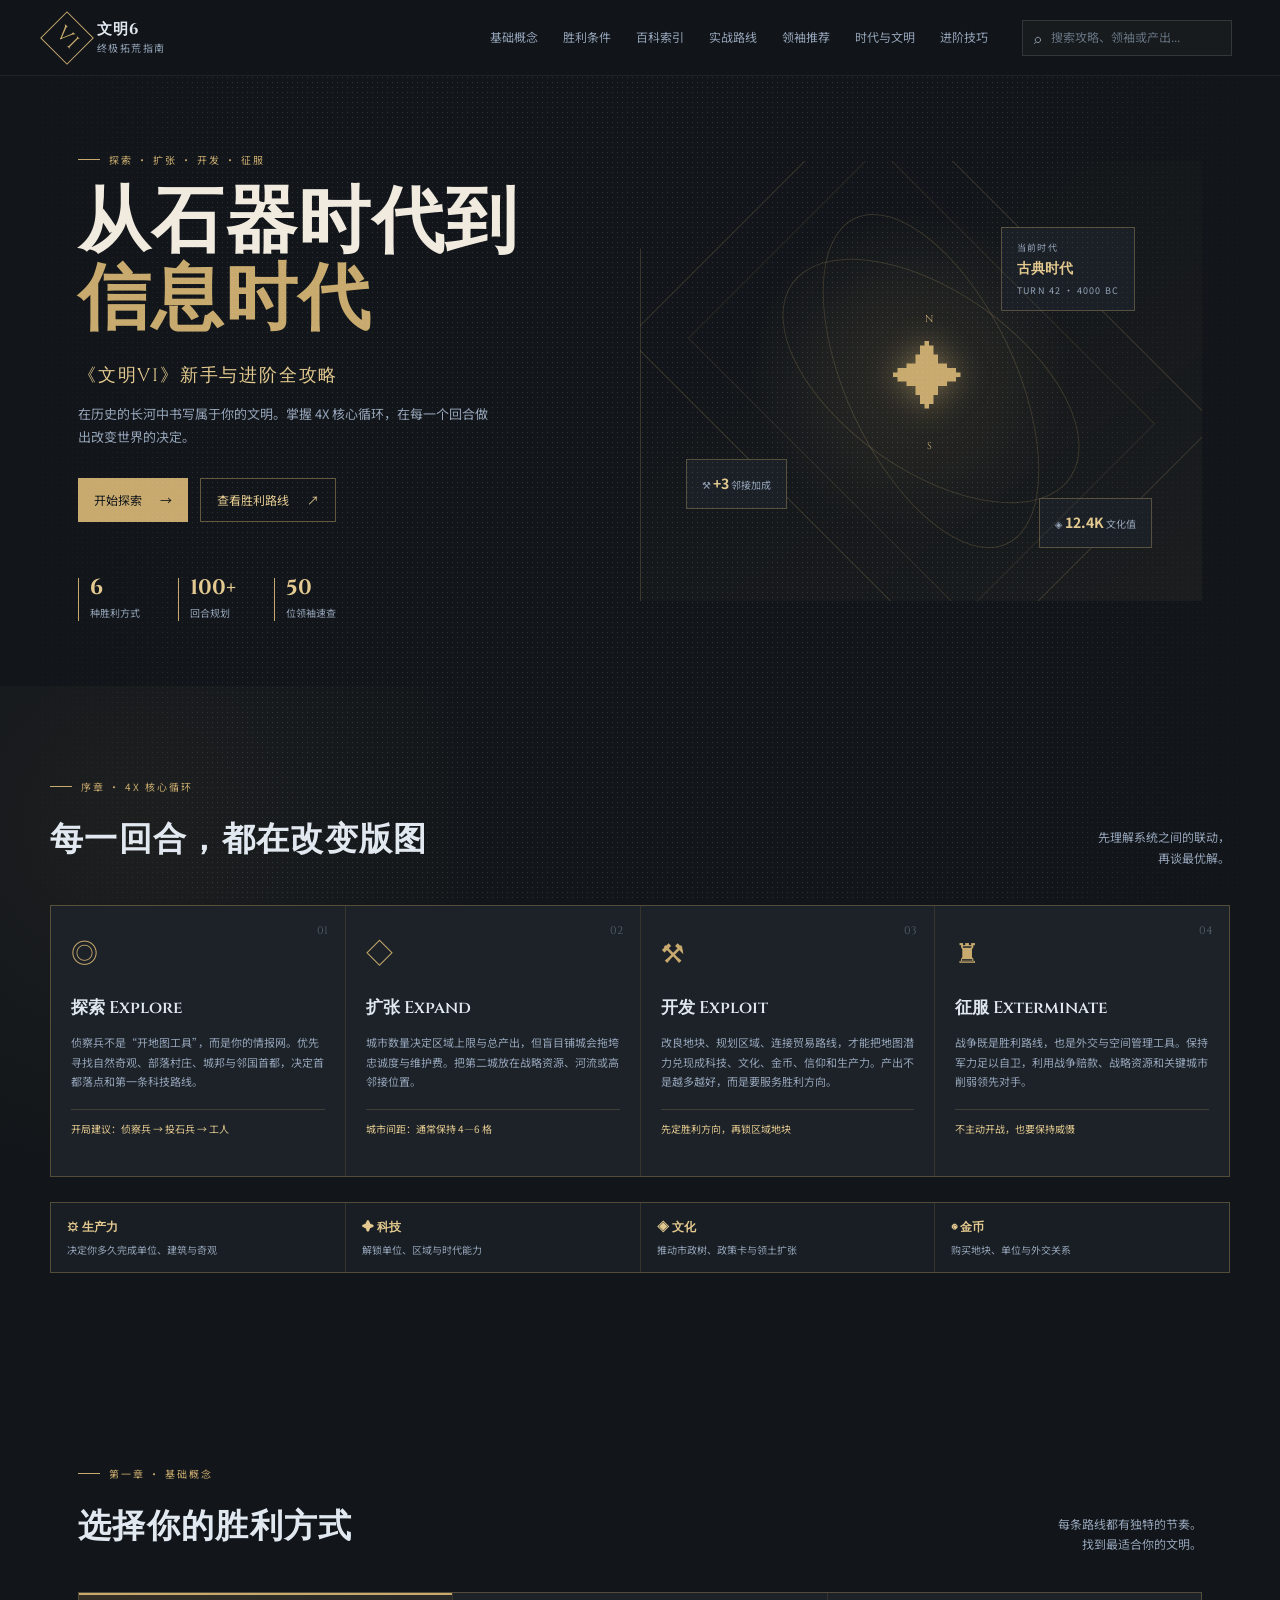
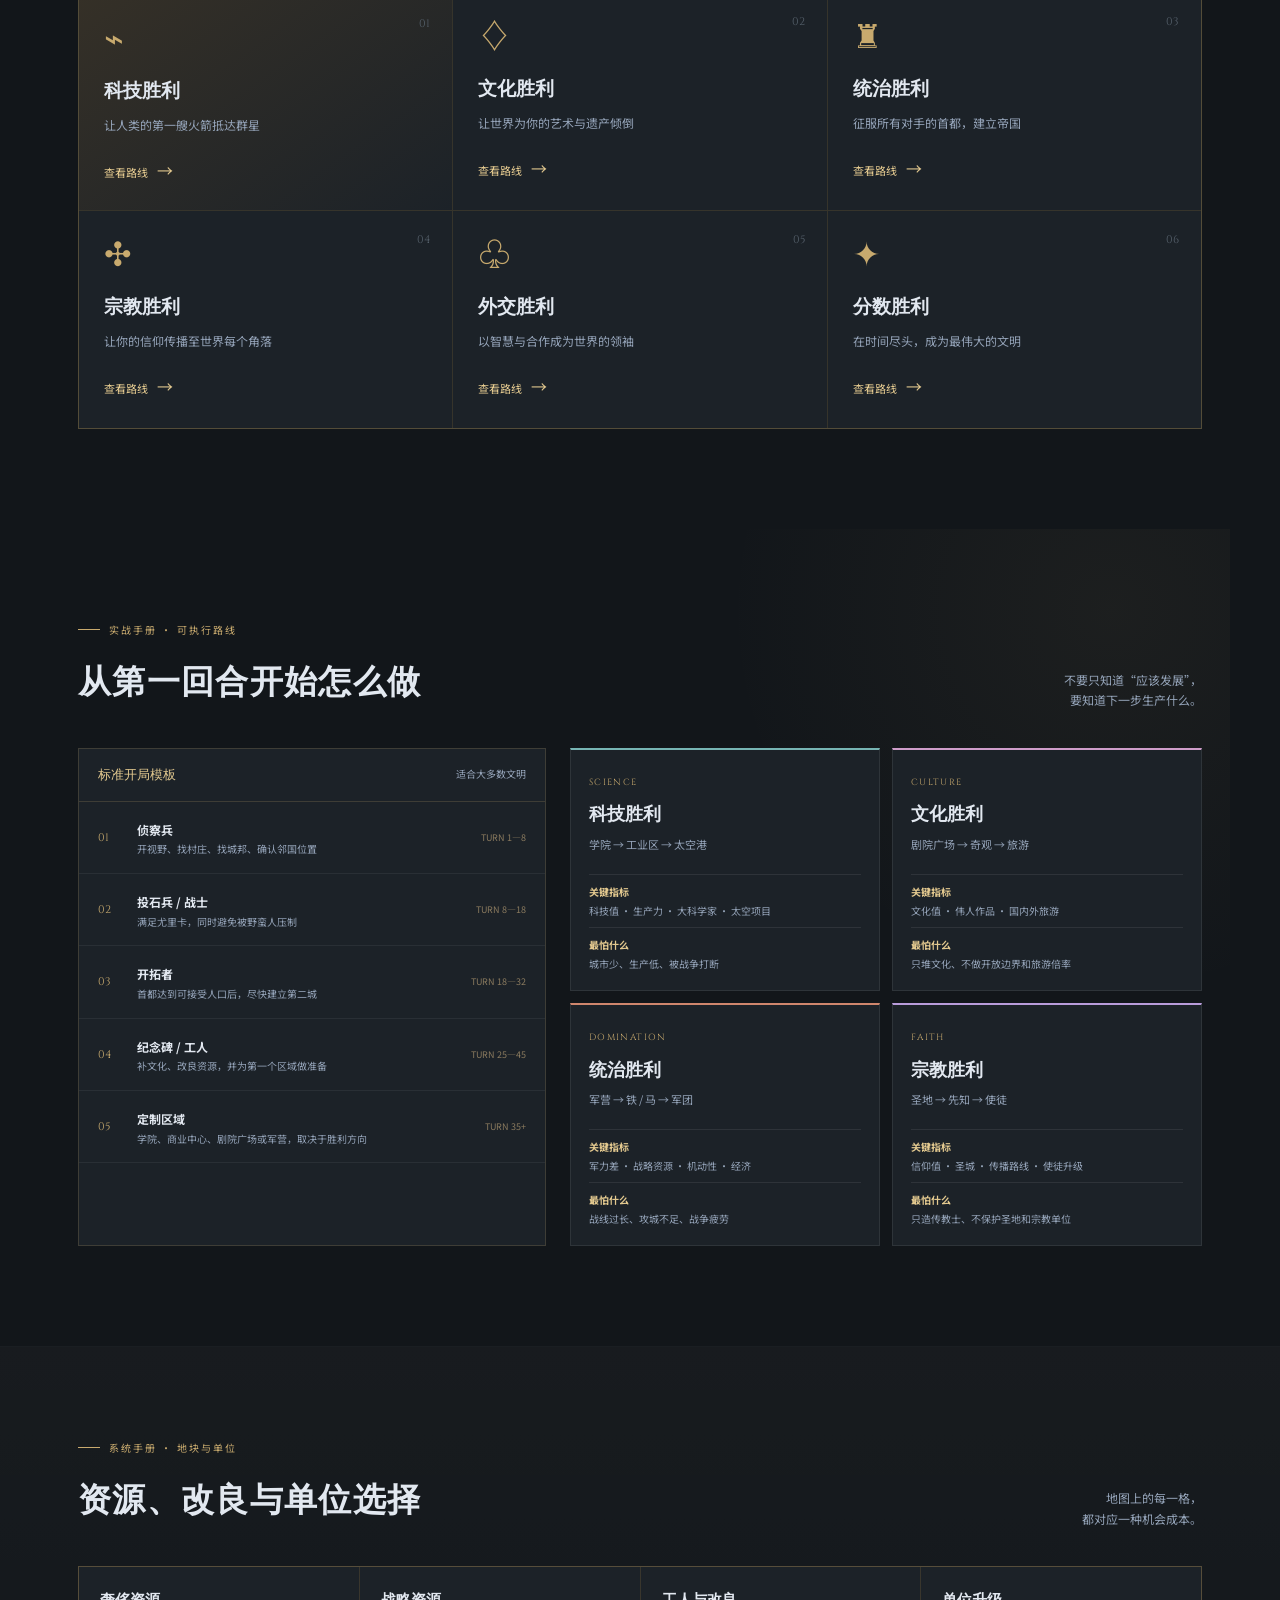
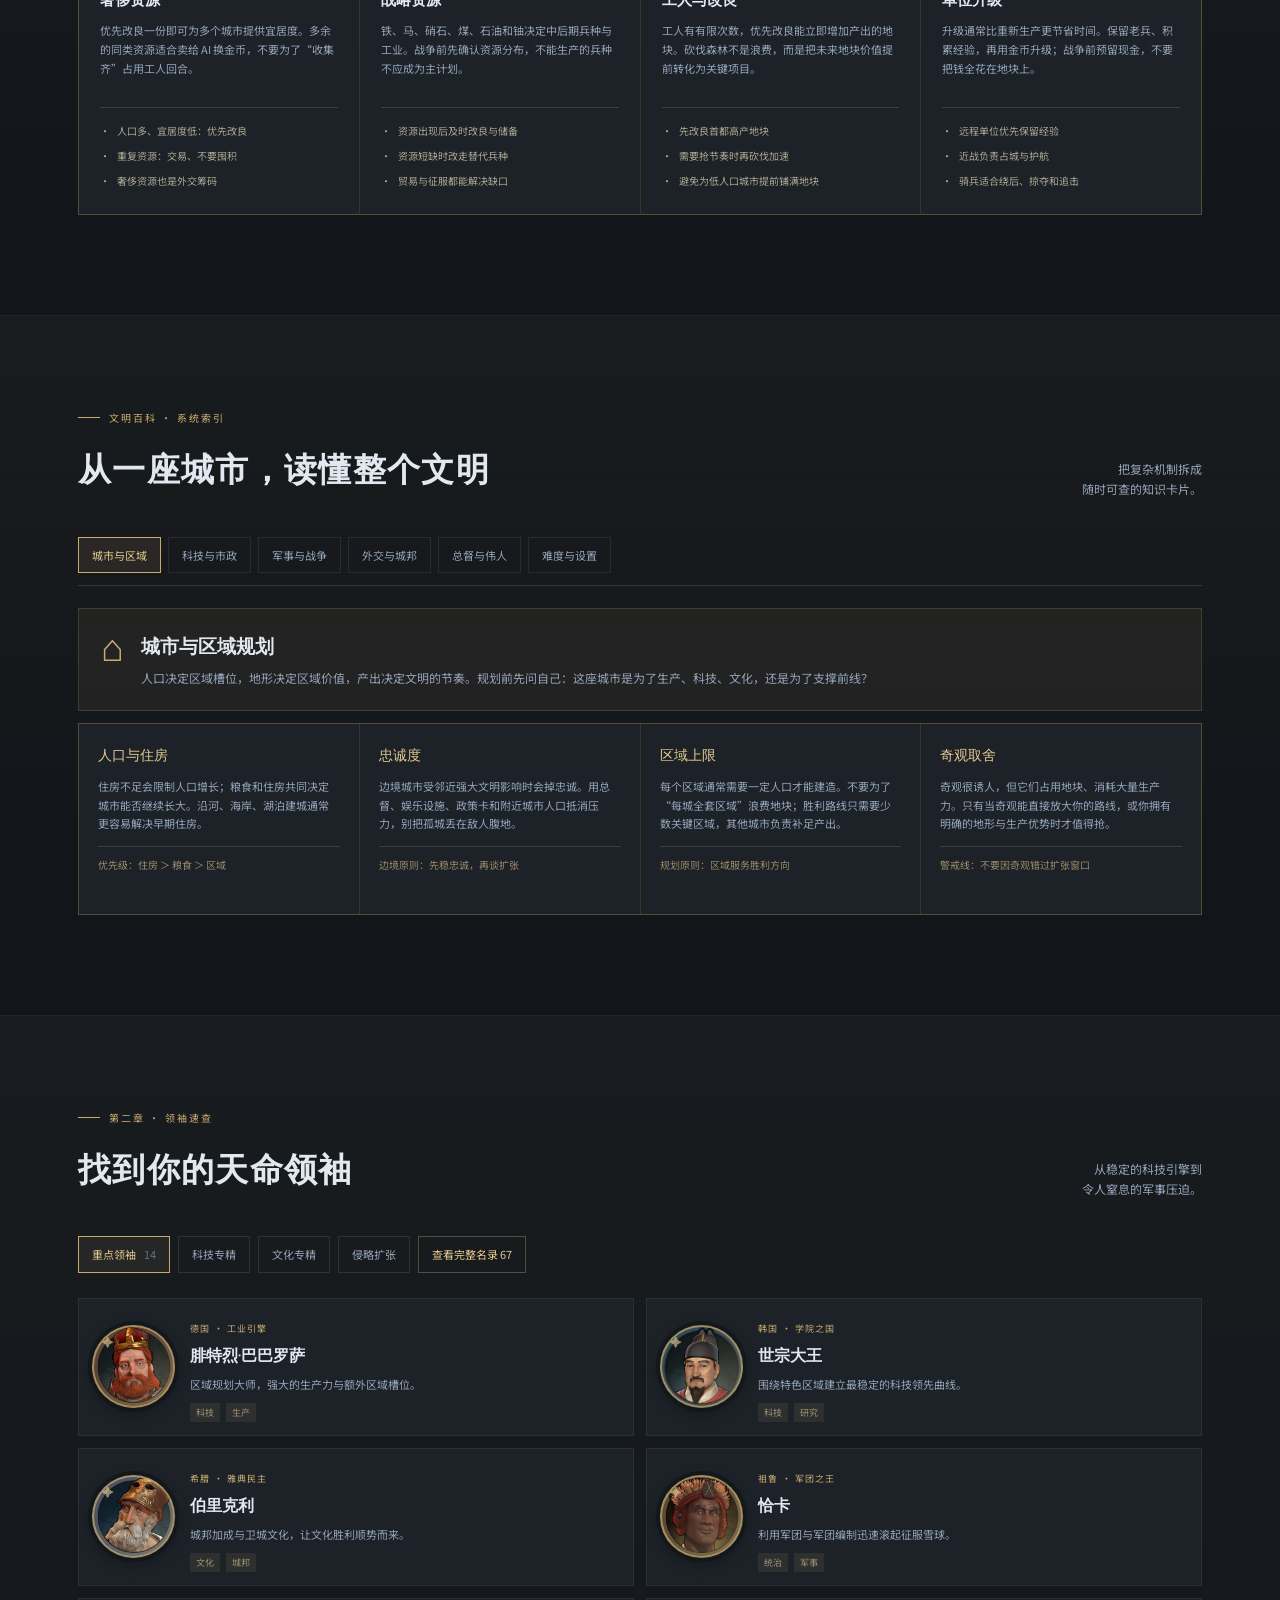
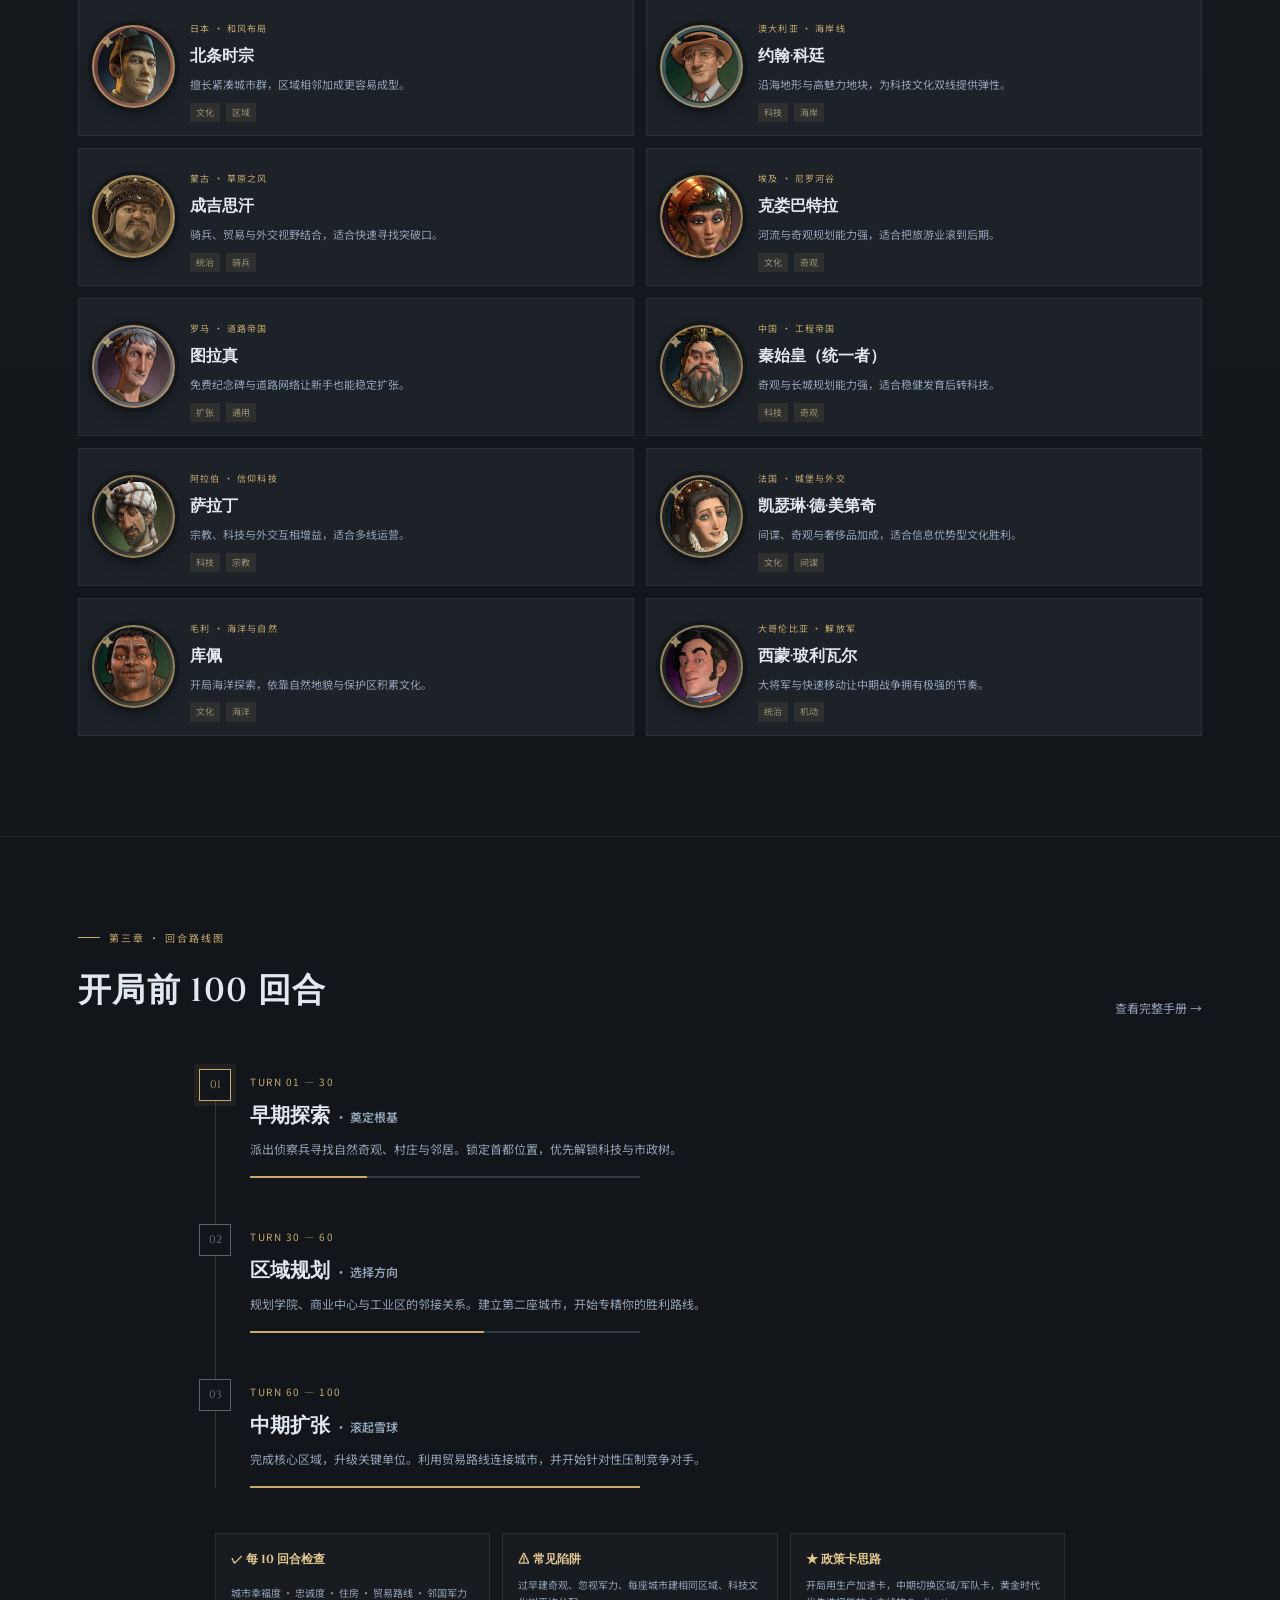
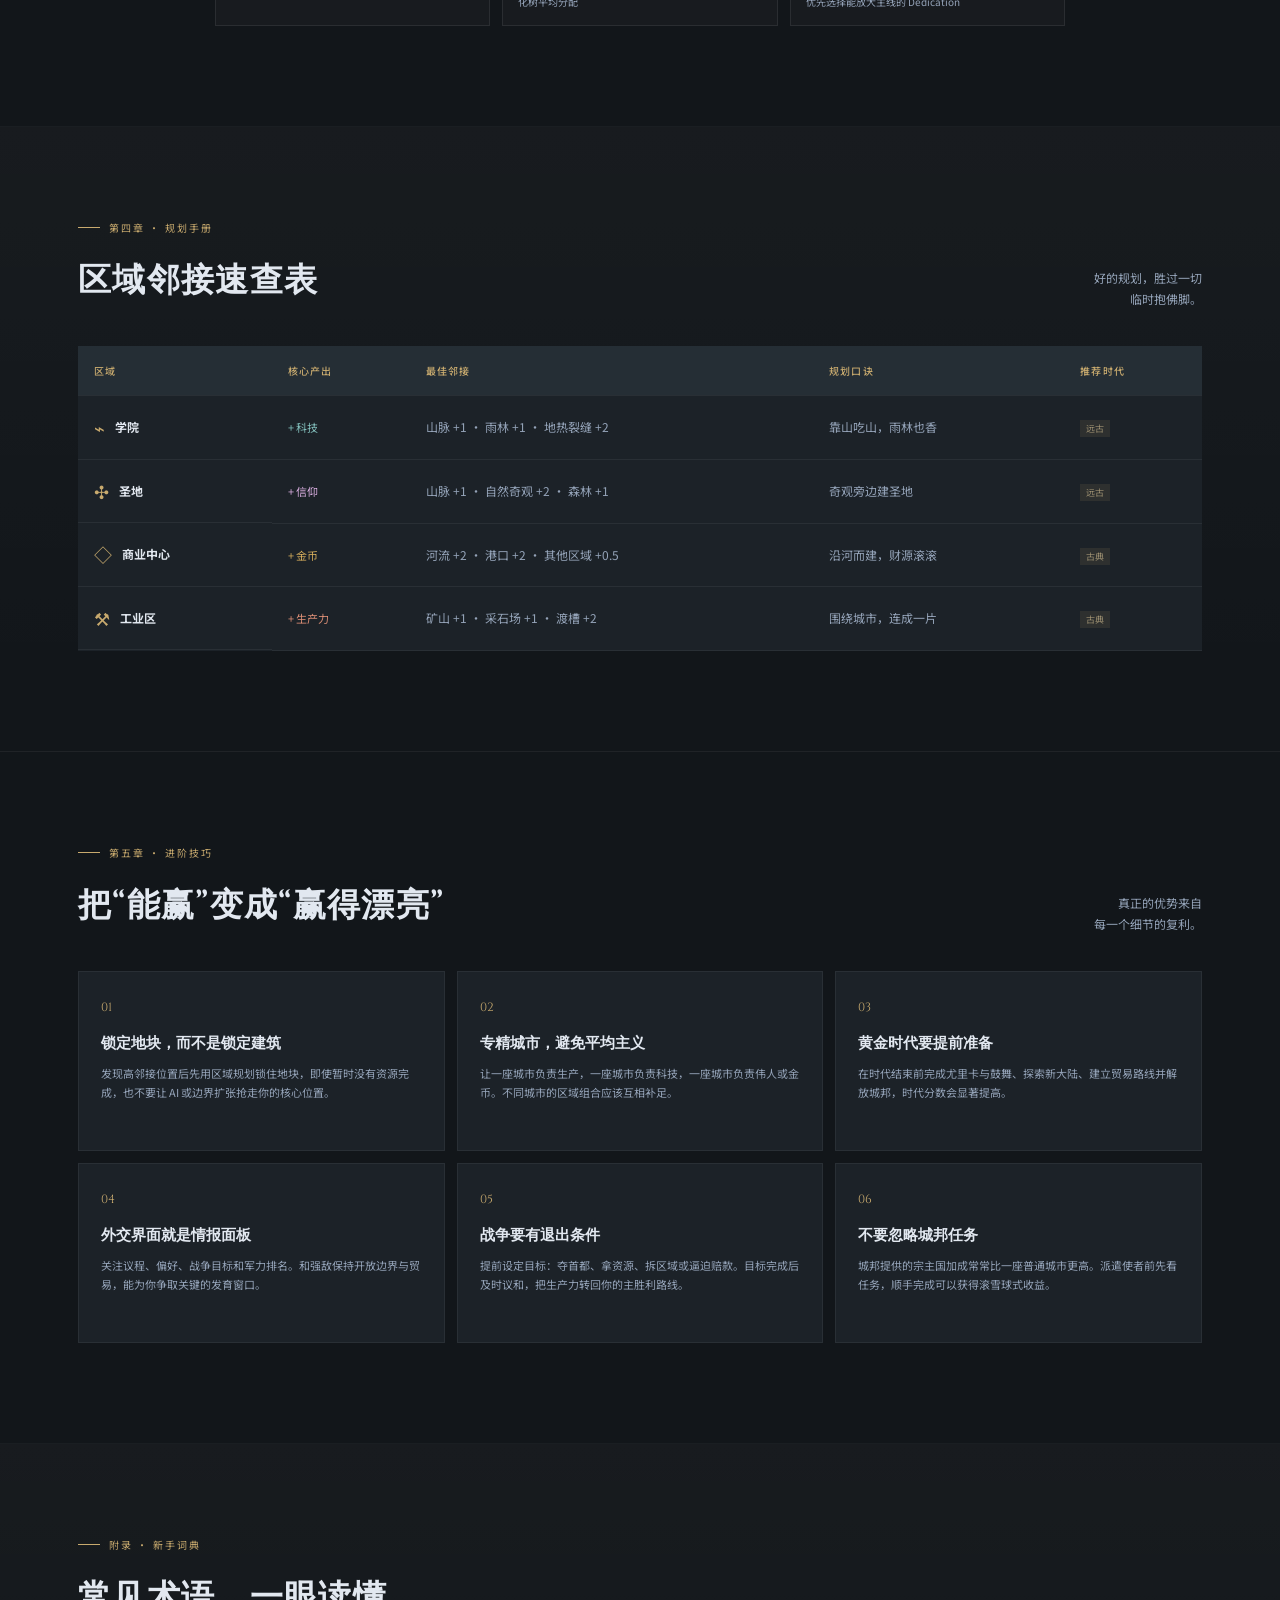
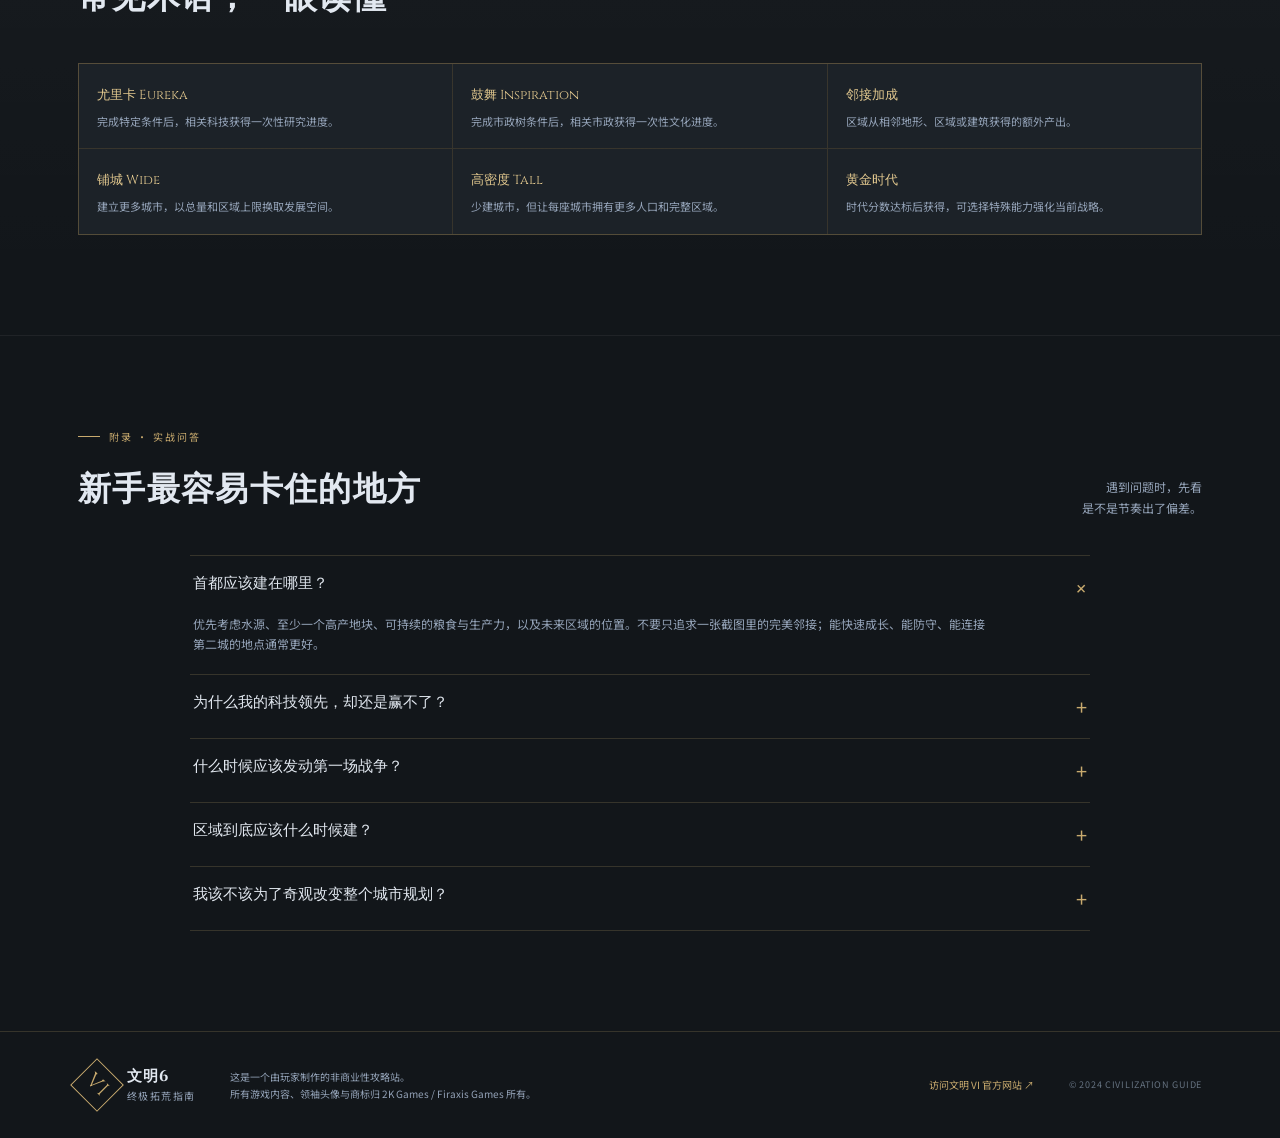
==== index.html @ daa0906a "Initial commit: add Civilization web project files" ====
<!doctype html>
<html lang="zh-CN">
  <head>
    <meta charset="UTF-8" />
    <meta name="viewport" content="width=device-width, initial-scale=1.0" />
    <meta name="description" content="文明6终极拓荒指南：从石器时代到信息时代的玩法、胜利路线与领袖百科。" />
    <title>文明6 · 终极拓荒指南</title>
    <link rel="preconnect" href="https://fonts.googleapis.com" />
    <link rel="preconnect" href="https://fonts.gstatic.com" crossorigin />
    <link href="https://fonts.googleapis.com/css2?family=Cinzel:wght@500;600;700&family=Noto+Sans+SC:wght@400;500;600;700&display=swap" rel="stylesheet" />
    <link rel="stylesheet" href="styles.css" />
  </head>
  <body>
    <div class="site-shell">
      <header class="site-header" id="top">
        <div class="nav-wrap">
          <a class="brand" href="#top" aria-label="返回顶部">
            <span class="brand-mark">VI</span>
            <span><b>文明6</b><small>终极拓荒指南</small></span>
          </a>
          <button class="menu-toggle" type="button" aria-label="打开导航" aria-expanded="false">☰</button>
          <nav class="main-nav" aria-label="主导航">
            <a href="#basics">基础概念</a>
            <a href="#victory">胜利条件</a>
            <a href="#encyclopedia">百科索引</a>
            <a href="#playbook">实战路线</a>
            <a href="#leaders">领袖推荐</a>
            <a href="#roadmap">时代与文明</a>
            <a href="#advanced">进阶技巧</a>
          </nav>
          <label class="search-box" aria-label="站内搜索">
            <span aria-hidden="true">⌕</span>
            <input id="site-search" type="search" placeholder="搜索攻略、领袖或产出..." />
          </label>
        </div>
      </header>

      <main>
        <section class="hero container" aria-labelledby="hero-title">
          <div class="hero-copy">
            <p class="eyebrow"><span></span> 探索 · 扩张 · 开发 · 征服</p>
            <h1 id="hero-title">从石器时代到<br /><em>信息时代</em></h1>
            <p class="hero-lede">《文明VI》新手与进阶全攻略</p>
            <p class="hero-text">在历史的长河中书写属于你的文明。掌握 4X 核心循环，在每一个回合做出改变世界的决定。</p>
            <div class="hero-actions">
              <a class="button button-primary" href="#victory">开始探索 <span>→</span></a>
              <a class="button button-ghost" href="#leaders">查看胜利路线 <span>↗</span></a>
            </div>
            <div class="hero-stats" aria-label="指南概览">
              <div><strong>6</strong><span>种胜利方式</span></div>
              <div><strong>100+</strong><span>回合规划</span></div>
              <div><strong>50</strong><span>位领袖速查</span></div>
            </div>
          </div>
          <div class="hero-art" aria-label="文明时代视觉装饰">
            <div class="orbital orbital-one"></div><div class="orbital orbital-two"></div>
            <div class="compass"><span>N</span><i>✦</i><span>S</span></div>
            <div class="era-card"><span>当前时代</span><b>古典时代</b><small>TURN 42 · 4000 BC</small></div>
            <div class="stat-pill pill-one">⚒ <b>+3</b> 邻接加成</div>
            <div class="stat-pill pill-two">◈ <b>12.4K</b> 文化值</div>
          </div>
        </section>

        <section class="section basics-section" id="basics" aria-labelledby="basics-title">
          <div class="section-heading"><div><p class="eyebrow"><span></span> 序章 · 4X 核心循环</p><h2 id="basics-title">每一回合，都在改变版图</h2></div><p>先理解系统之间的联动，<br />再谈最优解。</p></div>
          <div class="basics-grid">
            <article class="basic-card"><span class="basic-no">01</span><div class="basic-icon">◎</div><h3>探索 Explore</h3><p>侦察兵不是“开地图工具”，而是你的情报网。优先寻找自然奇观、部落村庄、城邦与邻国首都，决定首都落点和第一条科技路线。</p><div class="tip-line">开局建议：侦察兵 → 投石兵 → 工人</div></article>
            <article class="basic-card"><span class="basic-no">02</span><div class="basic-icon">◇</div><h3>扩张 Expand</h3><p>城市数量决定区域上限与总产出，但盲目铺城会拖垮忠诚度与维护费。把第二城放在战略资源、河流或高邻接位置。</p><div class="tip-line">城市间距：通常保持 4—6 格</div></article>
            <article class="basic-card"><span class="basic-no">03</span><div class="basic-icon">⚒</div><h3>开发 Exploit</h3><p>改良地块、规划区域、连接贸易路线，才能把地图潜力兑现成科技、文化、金币、信仰和生产力。产出不是越多越好，而是要服务胜利方向。</p><div class="tip-line">先定胜利方向，再锁区域地块</div></article>
            <article class="basic-card"><span class="basic-no">04</span><div class="basic-icon">♜</div><h3>征服 Exterminate</h3><p>战争既是胜利路线，也是外交与空间管理工具。保持军力足以自卫，利用战争赔款、战略资源和关键城市削弱领先对手。</p><div class="tip-line">不主动开战，也要保持威慑</div></article>
          </div>
          <div class="resource-strip"><div><b>⚙ 生产力</b><span>决定你多久完成单位、建筑与奇观</span></div><div><b>✦ 科技</b><span>解锁单位、区域与时代能力</span></div><div><b>◈ 文化</b><span>推动市政树、政策卡与领土扩张</span></div><div><b>◉ 金币</b><span>购买地块、单位与外交关系</span></div></div>
        </section>

        <section class="section container" id="victory" aria-labelledby="victory-title">
          <div class="section-heading"><div><p class="eyebrow"><span></span> 第一章 · 基础概念</p><h2 id="victory-title">选择你的胜利方式</h2></div><p>每条路线都有独特的节奏。<br />找到最适合你的文明。</p></div>
          <div class="victory-grid">
            <article class="victory-card featured" data-victory="science" tabindex="0"><span class="card-number">01</span><div class="card-icon">⌁</div><h3>科技胜利</h3><p>让人类的第一艘火箭抵达群星</p><button class="text-button" type="button">查看路线 <span>→</span></button></article>
            <article class="victory-card" data-victory="culture" tabindex="0"><span class="card-number">02</span><div class="card-icon">♢</div><h3>文化胜利</h3><p>让世界为你的艺术与遗产倾倒</p><button class="text-button" type="button">查看路线 <span>→</span></button></article>
            <article class="victory-card" data-victory="domination" tabindex="0"><span class="card-number">03</span><div class="card-icon">♜</div><h3>统治胜利</h3><p>征服所有对手的首都，建立帝国</p><button class="text-button" type="button">查看路线 <span>→</span></button></article>
            <article class="victory-card" data-victory="religion" tabindex="0"><span class="card-number">04</span><div class="card-icon">✣</div><h3>宗教胜利</h3><p>让你的信仰传播至世界每个角落</p><button class="text-button" type="button">查看路线 <span>→</span></button></article>
            <article class="victory-card" data-victory="diplomatic" tabindex="0"><span class="card-number">05</span><div class="card-icon">♧</div><h3>外交胜利</h3><p>以智慧与合作成为世界的领袖</p><button class="text-button" type="button">查看路线 <span>→</span></button></article>
            <article class="victory-card" data-victory="score" tabindex="0"><span class="card-number">06</span><div class="card-icon">✦</div><h3>分数胜利</h3><p>在时间尽头，成为最伟大的文明</p><button class="text-button" type="button">查看路线 <span>→</span></button></article>
          </div>
        </section>

        <section class="section container playbook-section" id="playbook" aria-labelledby="playbook-title">
          <div class="section-heading"><div><p class="eyebrow"><span></span> 实战手册 · 可执行路线</p><h2 id="playbook-title">从第一回合开始怎么做</h2></div><p>不要只知道“应该发展”，<br />要知道下一步生产什么。</p></div>
          <div class="playbook-layout">
            <div class="build-order"><div class="build-order-head"><span>标准开局模板</span><b>适合大多数文明</b></div><ol><li><span>01</span><div><b>侦察兵</b><small>开视野、找村庄、找城邦、确认邻国位置</small></div><em>TURN 1—8</em></li><li><span>02</span><div><b>投石兵 / 战士</b><small>满足尤里卡，同时避免被野蛮人压制</small></div><em>TURN 8—18</em></li><li><span>03</span><div><b>开拓者</b><small>首都达到可接受人口后，尽快建立第二城</small></div><em>TURN 18—32</em></li><li><span>04</span><div><b>纪念碑 / 工人</b><small>补文化、改良资源，并为第一个区域做准备</small></div><em>TURN 25—45</em></li><li><span>05</span><div><b>定制区域</b><small>学院、商业中心、剧院广场或军营，取决于胜利方向</small></div><em>TURN 35+</em></li></ol></div>
            <div class="route-matrix"><div class="route-card route-science"><span>SCIENCE</span><h3>科技胜利</h3><p>学院 → 工业区 → 太空港</p><div><b>关键指标</b><small>科技值 · 生产力 · 大科学家 · 太空项目</small></div><div><b>最怕什么</b><small>城市少、生产低、被战争打断</small></div></div><div class="route-card route-culture"><span>CULTURE</span><h3>文化胜利</h3><p>剧院广场 → 奇观 → 旅游</p><div><b>关键指标</b><small>文化值 · 伟人作品 · 国内外旅游</small></div><div><b>最怕什么</b><small>只堆文化、不做开放边界和旅游倍率</small></div></div><div class="route-card route-domination"><span>DOMINATION</span><h3>统治胜利</h3><p>军营 → 铁 / 马 → 军团</p><div><b>关键指标</b><small>军力差 · 战略资源 · 机动性 · 经济</small></div><div><b>最怕什么</b><small>战线过长、攻城不足、战争疲劳</small></div></div><div class="route-card route-faith"><span>FAITH</span><h3>宗教胜利</h3><p>圣地 → 先知 → 使徒</p><div><b>关键指标</b><small>信仰值 · 圣城 · 传播路线 · 使徒升级</small></div><div><b>最怕什么</b><small>只造传教士、不保护圣地和宗教单位</small></div></div></div>
          </div>
        </section>

        <section class="section tinted resource-section" aria-labelledby="resource-title"><div class="container"><div class="section-heading"><div><p class="eyebrow"><span></span> 系统手册 · 地块与单位</p><h2 id="resource-title">资源、改良与单位选择</h2></div><p>地图上的每一格，<br />都对应一种机会成本。</p></div><div class="resource-guide"><div class="resource-column"><h3>奢侈资源</h3><p>优先改良一份即可为多个城市提供宜居度。多余的同类资源适合卖给 AI 换金币，不要为了“收集齐”占用工人回合。</p><ul><li>人口多、宜居度低：优先改良</li><li>重复资源：交易、不要囤积</li><li>奢侈资源也是外交筹码</li></ul></div><div class="resource-column"><h3>战略资源</h3><p>铁、马、硝石、煤、石油和铀决定中后期兵种与工业。战争前先确认资源分布，不能生产的兵种不应成为主计划。</p><ul><li>资源出现后及时改良与储备</li><li>资源短缺时改走替代兵种</li><li>贸易与征服都能解决缺口</li></ul></div><div class="resource-column"><h3>工人与改良</h3><p>工人有有限次数，优先改良能立即增加产出的地块。砍伐森林不是浪费，而是把未来地块价值提前转化为关键项目。</p><ul><li>先改良首都高产地块</li><li>需要抢节奏时再砍伐加速</li><li>避免为低人口城市提前铺满地块</li></ul></div><div class="resource-column"><h3>单位升级</h3><p>升级通常比重新生产更节省时间。保留老兵、积累经验，再用金币升级；战争前预留现金，不要把钱全花在地块上。</p><ul><li>远程单位优先保留经验</li><li>近战负责占城与护航</li><li>骑兵适合绕后、掠夺和追击</li></ul></div></div></div></section>

        <section class="section tinted encyclopedia-section" id="encyclopedia" aria-labelledby="encyclopedia-title">
          <div class="container">
            <div class="section-heading"><div><p class="eyebrow"><span></span> 文明百科 · 系统索引</p><h2 id="encyclopedia-title">从一座城市，读懂整个文明</h2></div><p>把复杂机制拆成<br />随时可查的知识卡片。</p></div>
            <div class="encyclopedia-tabs" role="tablist" aria-label="百科分类">
              <button class="encyclopedia-tab active" data-tab="city" role="tab" aria-selected="true">城市与区域</button>
              <button class="encyclopedia-tab" data-tab="tech" role="tab" aria-selected="false">科技与市政</button>
              <button class="encyclopedia-tab" data-tab="war" role="tab" aria-selected="false">军事与战争</button>
              <button class="encyclopedia-tab" data-tab="diplomacy" role="tab" aria-selected="false">外交与城邦</button>
              <button class="encyclopedia-tab" data-tab="people" role="tab" aria-selected="false">总督与伟人</button>
              <button class="encyclopedia-tab" data-tab="settings" role="tab" aria-selected="false">难度与设置</button>
            </div>
            <div class="encyclopedia-panels">
              <div class="encyclopedia-panel active" data-panel="city" role="tabpanel">
                <div class="panel-intro"><span class="panel-symbol">⌂</span><div><h3>城市与区域规划</h3><p>人口决定区域槽位，地形决定区域价值，产出决定文明的节奏。规划前先问自己：这座城市是为了生产、科技、文化，还是为了支撑前线？</p></div></div>
                <div class="knowledge-grid"><article><b>人口与住房</b><p>住房不足会限制人口增长；粮食和住房共同决定城市能否继续长大。沿河、海岸、湖泊建城通常更容易解决早期住房。</p><small>优先级：住房 ＞ 粮食 ＞ 区域</small></article><article><b>忠诚度</b><p>边境城市受邻近强大文明影响时会掉忠诚。用总督、娱乐设施、政策卡和附近城市人口抵消压力，别把孤城丢在敌人腹地。</p><small>边境原则：先稳忠诚，再谈扩张</small></article><article><b>区域上限</b><p>每个区域通常需要一定人口才能建造。不要为了“每城全套区域”浪费地块；胜利路线只需要少数关键区域，其他城市负责补足产出。</p><small>规划原则：区域服务胜利方向</small></article><article><b>奇观取舍</b><p>奇观很诱人，但它们占用地块、消耗大量生产力。只有当奇观能直接放大你的路线，或你拥有明确的地形与生产优势时才值得抢。</p><small>警戒线：不要因奇观错过扩张窗口</small></article></div>
              </div>
              <div class="encyclopedia-panel" data-panel="tech" role="tabpanel">
                <div class="panel-intro"><span class="panel-symbol">✦</span><div><h3>科技树与市政树</h3><p>科技解锁单位、建筑和区域；市政解锁政策卡、政府、外交能力和领土工具。两棵树不是竞速条，而是你当前问题的解决方案。</p></div></div>
                <div class="knowledge-grid"><article><b>尤里卡管理</b><p>不要机械地追所有尤里卡。优先完成与你的胜利路线、当前地形和下一次升级有关的条件，研究进度要服务节奏。</p><small>科技胜利：学院、工业、火箭、核裂变</small></article><article><b>市政与政策卡</b><p>每次解锁市政都要重新检查政策槽位。生产加速卡、区域加速卡、军队维护卡和伟人点数卡，常常比新建筑更有即时价值。</p><small>好习惯：每次市政完成都换卡</small></article><article><b>政府选择</b><p>古典共和国适合和平扩张与伟人路线；寡头政治适合早期防守和军事压迫；商人共和国适合中期铺城与购买地块。</p><small>选择政府：看你接下来 30 回合</small></article><article><b>时代节奏</b><p>尽量避免科技与市政树完全脱节。科技领先但文化落后会缺政策，文化领先但科技落后会缺单位与区域，稳定的双线更可靠。</p><small>目标：保持双树同步推进</small></article></div>
              </div>
              <div class="encyclopedia-panel" data-panel="war" role="tabpanel">
                <div class="panel-intro"><span class="panel-symbol">♜</span><div><h3>军事与战争艺术</h3><p>战争的关键不是单位数量，而是战场信息、地形、升级、补给与合适的时机。先建立局部优势，再推进目标。</p></div></div>
                <div class="knowledge-grid"><article><b>兵种克制</b><p>远程单位负责输出，近战单位负责占领，骑兵负责机动，攻城单位负责拆城防。不要让单一兵种独自承担整条战线。</p><small>基本编队：前排 + 远程 + 支援</small></article><article><b>升级与军团</b><p>保留高经验单位比不断换新兵更有效。进入中后期后，把核心单位升级为军团或军队，利用夹击与支援加成解决高防城市。</p><small>原则：先升级老兵，再补充数量</small></article><article><b>攻城流程</b><p>先切断城市周边支援，再用远程和攻城单位拆城墙。不要把近战单位送进城防火力范围，等待城防下降后再占领。</p><small>顺序：侦察 → 封锁 → 破墙 → 占领</small></article><article><b>战争疲劳</b><p>长期战争会降低宜居度并拖累经济。设定清晰的战争目标，拿到关键城市、资源或赔款后及时议和，让生产重新回到胜利路线。</p><small>战争不是终点，是战略杠杆</small></article></div>
              </div>
              <div class="encyclopedia-panel" data-panel="diplomacy" role="tabpanel">
                <div class="panel-intro"><span class="panel-symbol">♧</span><div><h3>外交、城邦与世界议会</h3><p>外交不是“谁都不得罪”，而是把竞争对手变成可预测的变量。利用贸易、议程、城邦和使者为自己争取时间与资源。</p></div></div>
                <div class="knowledge-grid"><article><b>城邦任务</b><p>完成城邦任务往往比盲目派使者更划算。宗主国效果应与你的胜利方向匹配：科技城邦、工业城邦和文化城邦尤其值得优先争取。</p><small>派使者前：先看任务与宗主加成</small></article><article><b>交易与开放边界</b><p>卖出暂时用不到的战略资源，换取金币、奢侈品和外交好感。开放边界能增进关系，也会让对方更容易侦察你的城市。</p><small>贸易要点：现金流比面子重要</small></article><article><b>议程与外交支持</b><p>世界议会中不要只投自己喜欢的选项。观察其他文明的票数，关键回合用外交支持换资源，或用反向投票阻止竞争者得分。</p><small>投票目标：阻止领先者，而非追求完美</small></article><article><b>间谍系统</b><p>间谍可以窃取科技、破坏区域、监听城市并保护你的核心。落后时优先窃取科技，领先时优先反间谍保护关键区域。</p><small>间谍配置：进攻一名，防守一名</small></article></div>
              </div>
              <div class="encyclopedia-panel" data-panel="people" role="tabpanel">
                <div class="panel-intro"><span class="panel-symbol">♙</span><div><h3>总督、伟人和关键人物</h3><p>总督是城市专精工具，伟人是路线加速器。不要只看面板上的“强”，要看他们能否在未来 20—30 回合产生复利。</p></div></div>
                <div class="knowledge-grid"><article><b>总督任命</b><p>梁适合改良资源与城市建设，平伽拉适合科技文化核心城，阿玛尼适合城邦外交，马格努斯适合森林砍伐与高生产城市。</p><small>常见开局：平伽拉 → 梁 / 马格努斯</small></article><article><b>伟大科学家</b><p>科学胜利优先关注学院产出、尤里卡、科技值和后期太空项目。伟人被其他文明抢走时，及时调整路线，不要停在原地等待。</p><small>伟人点数：区域 + 建筑 + 政策卡</small></article><article><b>伟大工程师</b><p>工程师能加速奇观、区域或项目。适合生产力不足但有明确奇观目标的文明，也适合后期快速完成关键项目。</p><small>使用前：确认能否直接改变时间线</small></article><article><b>伟大商人和艺术家</b><p>商人解决经济和贸易瓶颈，艺术家与作家直接服务文化胜利。文化路线要为作品预留博物馆、主题化和旅游传播空间。</p><small>文化核心：作品库存 + 旅游倍率</small></article></div>
              </div>
              <div class="encyclopedia-panel" data-panel="settings" role="tabpanel">
                <div class="panel-intro"><span class="panel-symbol">⚙</span><div><h3>难度、地图与游戏设置</h3><p>正确的设置能让学习曲线更平滑。新手不必直接追求最高难度，先通过合理的地图和速度理解系统反馈。</p></div></div>
                <div class="knowledge-grid"><article><b>难度建议</b><p>开拓者适合熟悉操作，酋长适合理解经济与城市，军阀开始考验邻国关系，王子以后 AI 会获得明显的开局优势。</p><small>推荐：先用王子完成每种胜利一次</small></article><article><b>地图选择</b><p>大陆图适合综合玩法，盘古大陆更容易早期接触与战争，群岛图强化海军、港口和海岸城市，内海图适合贸易与文化。</p><small>学习区域：大陆 / 低海平面</small></article><article><b>速度与规模</b><p>史诗和马拉松能拉长发展窗口，但也会放大战争疲劳和决策成本。标准速度更适合练习回合规划和胜利时间。</p><small>默认推荐：标准速度 · 8 文明</small></article><article><b>重开与复盘</b><p>重开不是失败，而是实验。每局结束记录首都落点、第一座区域、第一次战争和胜利回合，下局只改一个变量。</p><small>复盘问题：我在哪个节点失去主动权？</small></article></div>
              </div>
            </div>
          </div>
        </section>

        <section class="section tinted" id="leaders" aria-labelledby="leaders-title">
          <div class="container"><div class="section-heading"><div><p class="eyebrow"><span></span> 第二章 · 领袖速查</p><h2 id="leaders-title">找到你的天命领袖</h2></div><p>从稳定的科技引擎到<br />令人窒息的军事压迫。</p></div>
            <div class="filter-row" role="group" aria-label="筛选领袖"><button class="filter active" data-filter="all">重点领袖 <span>14</span></button><button class="filter" data-filter="science">科技专精</button><button class="filter" data-filter="culture">文化专精</button><button class="filter" data-filter="aggressive">侵略扩张</button><button class="filter filter-directory" type="button" data-filter="directory">查看完整名录 67</button></div>
            <div class="leader-grid" id="leader-grid">
              <article class="leader-card" data-tags="science"><div class="leader-portrait portrait-de" data-avatar="Frederick Barbarossa (Civ6)"><span>德</span></div><div class="leader-info"><span class="leader-civ">德国 · 工业引擎</span><h3>腓特烈·巴巴罗萨</h3><p>区域规划大师，强大的生产力与额外区域槽位。</p><div class="leader-tags"><span>科技</span><span>生产</span></div></div><span class="leader-arrow">↗</span></article>
              <article class="leader-card" data-tags="science"><div class="leader-portrait portrait-korea" data-avatar="Sejong (Civ6)"><span>韩</span></div><div class="leader-info"><span class="leader-civ">韩国 · 学院之国</span><h3>世宗大王</h3><p>围绕特色区域建立最稳定的科技领先曲线。</p><div class="leader-tags"><span>科技</span><span>研究</span></div></div><span class="leader-arrow">↗</span></article>
              <article class="leader-card" data-tags="culture"><div class="leader-portrait portrait-greece" data-avatar="Pericles (Civ6)"><span>希</span></div><div class="leader-info"><span class="leader-civ">希腊 · 雅典民主</span><h3>伯里克利</h3><p>城邦加成与卫城文化，让文化胜利顺势而来。</p><div class="leader-tags"><span>文化</span><span>城邦</span></div></div><span class="leader-arrow">↗</span></article>
              <article class="leader-card" data-tags="aggressive"><div class="leader-portrait portrait-zulu" data-avatar="Shaka (Civ6)"><span>祖</span></div><div class="leader-info"><span class="leader-civ">祖鲁 · 军团之王</span><h3>恰卡</h3><p>利用军团与军团编制迅速滚起征服雪球。</p><div class="leader-tags"><span>统治</span><span>军事</span></div></div><span class="leader-arrow">↗</span></article>
              <article class="leader-card" data-tags="culture"><div class="leader-portrait portrait-japan" data-avatar="Hojo Tokimune (Civ6)"><span>日</span></div><div class="leader-info"><span class="leader-civ">日本 · 和风布局</span><h3>北条时宗</h3><p>擅长紧凑城市群，区域相邻加成更容易成型。</p><div class="leader-tags"><span>文化</span><span>区域</span></div></div><span class="leader-arrow">↗</span></article>
              <article class="leader-card" data-tags="science"><div class="leader-portrait portrait-australia" data-avatar="John Curtin (Civ6)"><span>澳</span></div><div class="leader-info"><span class="leader-civ">澳大利亚 · 海岸线</span><h3>约翰·科廷</h3><p>沿海地形与高魅力地块，为科技文化双线提供弹性。</p><div class="leader-tags"><span>科技</span><span>海岸</span></div></div><span class="leader-arrow">↗</span></article>
              <article class="leader-card" data-tags="aggressive"><div class="leader-portrait portrait-mongolia" data-avatar="Genghis Khan (Civ6)"><span>蒙</span></div><div class="leader-info"><span class="leader-civ">蒙古 · 草原之风</span><h3>成吉思汗</h3><p>骑兵、贸易与外交视野结合，适合快速寻找突破口。</p><div class="leader-tags"><span>统治</span><span>骑兵</span></div></div><span class="leader-arrow">↗</span></article>
              <article class="leader-card" data-tags="culture"><div class="leader-portrait portrait-egypt" data-avatar="Cleopatra (Civ6)"><span>埃</span></div><div class="leader-info"><span class="leader-civ">埃及 · 尼罗河谷</span><h3>克娄巴特拉</h3><p>河流与奇观规划能力强，适合把旅游业滚到后期。</p><div class="leader-tags"><span>文化</span><span>奇观</span></div></div><span class="leader-arrow">↗</span></article>
              <article class="leader-card" data-tags="aggressive"><div class="leader-portrait portrait-rome" data-avatar="Trajan (Civ6)"><span>罗</span></div><div class="leader-info"><span class="leader-civ">罗马 · 道路帝国</span><h3>图拉真</h3><p>免费纪念碑与道路网络让新手也能稳定扩张。</p><div class="leader-tags"><span>扩张</span><span>通用</span></div></div><span class="leader-arrow">↗</span></article>
              <article class="leader-card" data-tags="science"><div class="leader-portrait portrait-china" data-avatar="Qin Shi Huang (Civ6)"><span>中</span></div><div class="leader-info"><span class="leader-civ">中国 · 工程帝国</span><h3>秦始皇（统一者）</h3><p>奇观与长城规划能力强，适合稳健发育后转科技。</p><div class="leader-tags"><span>科技</span><span>奇观</span></div></div><span class="leader-arrow">↗</span></article>
              <article class="leader-card" data-tags="science"><div class="leader-portrait portrait-arabia" data-avatar="Saladin (Civ6)"><span>阿</span></div><div class="leader-info"><span class="leader-civ">阿拉伯 · 信仰科技</span><h3>萨拉丁</h3><p>宗教、科技与外交互相增益，适合多线运营。</p><div class="leader-tags"><span>科技</span><span>宗教</span></div></div><span class="leader-arrow">↗</span></article>
              <article class="leader-card" data-tags="culture"><div class="leader-portrait portrait-france" data-avatar="Catherine de Medici (Civ6)"><span>法</span></div><div class="leader-info"><span class="leader-civ">法国 · 城堡与外交</span><h3>凯瑟琳·德·美第奇</h3><p>间谍、奇观与奢侈品加成，适合信息优势型文化胜利。</p><div class="leader-tags"><span>文化</span><span>间谍</span></div></div><span class="leader-arrow">↗</span></article>
              <article class="leader-card" data-tags="culture"><div class="leader-portrait portrait-maori" data-avatar="Kupe (Civ6)"><span>毛</span></div><div class="leader-info"><span class="leader-civ">毛利 · 海洋与自然</span><h3>库佩</h3><p>开局海洋探索，依靠自然地貌与保护区积累文化。</p><div class="leader-tags"><span>文化</span><span>海洋</span></div></div><span class="leader-arrow">↗</span></article>
              <article class="leader-card" data-tags="aggressive"><div class="leader-portrait portrait-colombia" data-avatar="Simón Bolívar (Civ6)"><span>哥</span></div><div class="leader-info"><span class="leader-civ">大哥伦比亚 · 解放军</span><h3>西蒙·玻利瓦尔</h3><p>大将军与快速移动让中期战争拥有极强的节奏。</p><div class="leader-tags"><span>统治</span><span>机动</span></div></div><span class="leader-arrow">↗</span></article>
            </div>
            <div class="leader-directory" id="leader-directory" hidden>
              <div class="directory-head"><div><span class="eyebrow"><span></span> 完整领袖名录</span><h3>文明 VI 全部领袖与人格</h3></div><p>包含本体、Rise & Fall、Gathering Storm、New Frontier Pass、Leader Pass 与免费领袖。重复人格按独立选择列出。</p></div>
              <div class="directory-grid">
                <div><b>美洲与大西洋</b><p>美国：西奥多·罗斯福（公牛麋鹿）、西奥多·罗斯福（骑兵）</p><p>巴西：佩德罗二世　加拿大：威尔弗里德·劳里埃</p><p>大哥伦比亚：西蒙·玻利瓦尔　毛利：库佩</p></div>
                <div><b>欧洲 · 西部</b><p>英国：维多利亚（帝国时代）、维多利亚（蒸汽时代）、伊丽莎白一世、埃莉诺</p><p>法国：凯瑟琳·德·美第奇（黑王后）、凯瑟琳·德·美第奇（盛世）、埃莉诺</p><p>德国：腓特烈·巴巴罗萨、路德维希二世　西班牙：腓力二世</p></div>
                <div><b>欧洲 · 南部与东部</b><p>希腊：伯里克利、戈尔戈　罗马：图拉真、尤利乌斯·恺撒</p><p>俄罗斯：彼得　波兰：雅德维加　葡萄牙：若昂三世</p><p>瑞典：克里斯蒂娜　苏格兰：罗伯特·布鲁斯　匈牙利：马加什一世</p></div>
                <div><b>近东、非洲与地中海</b><p>阿拉伯：萨拉丁（苏丹）、萨拉丁（维齐尔）　埃及：克娄巴特拉（埃及）、克娄巴特拉（托勒密）、拉美西斯二世</p><p>波斯：居鲁士、纳迪尔沙　奥斯曼：苏莱曼　腓尼基：狄多</p><p>埃塞俄比亚：孟尼利克二世　努比亚：阿曼妮托蕾　马里：曼萨·穆萨、松迪亚塔·凯塔</p></div>
                <div><b>亚洲 · 东亚</b><p>中国：秦始皇（天命）、秦始皇（统一者）、武则天、永乐、忽必烈（中国）</p><p>日本：北条时宗、德川家康　韩国：善德女王、世宗大王</p><p>蒙古：成吉思汗、忽必烈（蒙古）　越南：征氏姐妹中的征侧</p></div>
                <div><b>亚洲 · 南亚与东南亚</b><p>印度：甘地、旃陀罗笈多　印度尼西亚：吉塔嘉</p><p>高棉：阇耶跋摩七世　暹罗：暂无独立领袖条目</p><p>马来与群岛内容以印度尼西亚、毛利、越南等扩展文明为主。</p></div>
                <div><b>北方、草原与新文明</b><p>挪威：哈拉尔·哈德拉达（挪威国王）、哈拉尔·哈德拉达（瓦兰吉）</p><p>苏美尔：吉尔伽美什　斯基泰：托米丽司　祖鲁：恰卡</p><p>玛雅：六天女王　印加：帕查库特克　阿兹特克：蒙特祖玛</p></div>
                <div><b>其他扩展领袖</b><p>拜占庭：巴西尔二世、西奥多拉　高卢：安比奥里克斯</p><p>刚果：姆本巴·恩津加　格鲁吉亚：塔玛丽　马其顿：亚历山大</p><p>克里：庞德梅克　巴比伦：汉谟拉比　越南：征氏姐妹中的征侧</p></div>
              </div>
              <p class="directory-note">名录按照 Civilization VI Civilopedia 的领袖条目整理；不同平台与 DLC 组合可能影响可用领袖数量。</p>
            </div>
          </div>
        </section>

        <section class="section container" id="roadmap" aria-labelledby="roadmap-title">
          <div class="section-heading"><div><p class="eyebrow"><span></span> 第三章 · 回合路线图</p><h2 id="roadmap-title">开局前 100 回合</h2></div><a class="small-link" href="#cheatsheet">查看完整手册 →</a></div>
          <div class="timeline"><article class="timeline-item current"><div class="timeline-marker">01</div><div><span class="timeline-time">TURN 01 — 30</span><h3>早期探索 <i>· 奠定根基</i></h3><p>派出侦察兵寻找自然奇观、村庄与邻居。锁定首都位置，优先解锁科技与市政树。</p><div class="progress"><span style="width:30%"></span></div></div></article><article class="timeline-item"><div class="timeline-marker">02</div><div><span class="timeline-time">TURN 30 — 60</span><h3>区域规划 <i>· 选择方向</i></h3><p>规划学院、商业中心与工业区的邻接关系。建立第二座城市，开始专精你的胜利路线。</p><div class="progress"><span style="width:60%"></span></div></div></article><article class="timeline-item"><div class="timeline-marker">03</div><div><span class="timeline-time">TURN 60 — 100</span><h3>中期扩张 <i>· 滚起雪球</i></h3><p>完成核心区域，升级关键单位。利用贸易路线连接城市，并开始针对性压制竞争对手。</p><div class="progress"><span style="width:100%"></span></div></div></article></div>
          <div class="roadmap-notes"><div><b>✓ 每 10 回合检查</b><span>城市幸福度 · 忠诚度 · 住房 · 贸易路线 · 邻国军力</span></div><div><b>⚠ 常见陷阱</b><span>过早建奇观、忽视军力、每座城市建相同区域、科技文化树平均分配</span></div><div><b>★ 政策卡思路</b><span>开局用生产加速卡，中期切换区域/军队卡，黄金时代优先选择能放大主线的 Dedication</span></div></div>
        </section>

        <section class="section tinted" id="cheatsheet" aria-labelledby="cheatsheet-title"><div class="container"><div class="section-heading"><div><p class="eyebrow"><span></span> 第四章 · 规划手册</p><h2 id="cheatsheet-title">区域邻接速查表</h2></div><p>好的规划，胜过一切<br />临时抱佛脚。</p></div><div class="table-wrap"><table><thead><tr><th>区域</th><th>核心产出</th><th>最佳邻接</th><th>规划口诀</th><th>推荐时代</th></tr></thead><tbody><tr><td><span class="district-icon">⌁</span><b>学院</b></td><td><span class="yield science-text">+ 科技</span></td><td>山脉 +1 · 雨林 +1 · 地热裂缝 +2</td><td>靠山吃山，雨林也香</td><td><span class="era-tag">远古</span></td></tr><tr><td><span class="district-icon">✣</span><b>圣地</b></td><td><span class="yield faith-text">+ 信仰</span></td><td>山脉 +1 · 自然奇观 +2 · 森林 +1</td><td>奇观旁边建圣地</td><td><span class="era-tag">远古</span></td></tr><tr><td><span class="district-icon">◇</span><b>商业中心</b></td><td><span class="yield gold-text">+ 金币</span></td><td>河流 +2 · 港口 +2 · 其他区域 +0.5</td><td>沿河而建，财源滚滚</td><td><span class="era-tag">古典</span></td></tr><tr><td><span class="district-icon">⚒</span><b>工业区</b></td><td><span class="yield production-text">+ 生产力</span></td><td>矿山 +1 · 采石场 +1 · 渡槽 +2</td><td>围绕城市，连成一片</td><td><span class="era-tag">古典</span></td></tr></tbody></table></div></div></section>
        <section class="section container advanced-section" id="advanced" aria-labelledby="advanced-title"><div class="section-heading"><div><p class="eyebrow"><span></span> 第五章 · 进阶技巧</p><h2 id="advanced-title">把“能赢”变成“赢得漂亮”</h2></div><p>真正的优势来自<br />每一个细节的复利。</p></div><div class="advanced-grid"><article><span>01</span><h3>锁定地块，而不是锁定建筑</h3><p>发现高邻接位置后先用区域规划锁住地块，即使暂时没有资源完成，也不要让 AI 或边界扩张抢走你的核心位置。</p></article><article><span>02</span><h3>专精城市，避免平均主义</h3><p>让一座城市负责生产，一座城市负责科技，一座城市负责伟人或金币。不同城市的区域组合应该互相补足。</p></article><article><span>03</span><h3>黄金时代要提前准备</h3><p>在时代结束前完成尤里卡与鼓舞、探索新大陆、建立贸易路线并解放城邦，时代分数会显著提高。</p></article><article><span>04</span><h3>外交界面就是情报面板</h3><p>关注议程、偏好、战争目标和军力排名。和强敌保持开放边界与贸易，能为你争取关键的发育窗口。</p></article><article><span>05</span><h3>战争要有退出条件</h3><p>提前设定目标：夺首都、拿资源、拆区域或逼迫赔款。目标完成后及时议和，把生产力转回你的主胜利路线。</p></article><article><span>06</span><h3>不要忽略城邦任务</h3><p>城邦提供的宗主国加成常常比一座普通城市更高。派遣使者前先看任务，顺手完成可以获得滚雪球式收益。</p></article></div></section>
        <section class="section tinted glossary-section" aria-labelledby="glossary-title"><div class="container"><div class="section-heading"><div><p class="eyebrow"><span></span> 附录 · 新手词典</p><h2 id="glossary-title">常见术语，一眼读懂</h2></div></div><div class="glossary"><div><b>尤里卡 Eureka</b><p>完成特定条件后，相关科技获得一次性研究进度。</p></div><div><b>鼓舞 Inspiration</b><p>完成市政树条件后，相关市政获得一次性文化进度。</p></div><div><b>邻接加成</b><p>区域从相邻地形、区域或建筑获得的额外产出。</p></div><div><b>铺城 Wide</b><p>建立更多城市，以总量和区域上限换取发展空间。</p></div><div><b>高密度 Tall</b><p>少建城市，但让每座城市拥有更多人口和完整区域。</p></div><div><b>黄金时代</b><p>时代分数达标后获得，可选择特殊能力强化当前战略。</p></div></div></div></section>
        <section class="section container faq-section" aria-labelledby="faq-title"><div class="section-heading"><div><p class="eyebrow"><span></span> 附录 · 实战问答</p><h2 id="faq-title">新手最容易卡住的地方</h2></div><p>遇到问题时，先看<br />是不是节奏出了偏差。</p></div><div class="faq-list"><details open><summary>首都应该建在哪里？<span>+</span></summary><p>优先考虑水源、至少一个高产地块、可持续的粮食与生产力，以及未来区域的位置。不要只追求一张截图里的完美邻接；能快速成长、能防守、能连接第二城的地点通常更好。</p></details><details><summary>为什么我的科技领先，却还是赢不了？<span>+</span></summary><p>科技值只代表解锁速度，不代表项目完成速度。科技胜利后期需要高生产城市、工业区、太空港和贸易路线。请把生产力、金币和政策卡同时转向太空项目。</p></details><details><summary>什么时候应该发动第一场战争？<span>+</span></summary><p>当你拥有兵种时代优势、明确目标和足够经济支持时。战争前先确认铁、马、硝石等资源，侦察城市防御，准备至少一支近战占城部队和一支远程输出部队。</p></details><details><summary>区域到底应该什么时候建？<span>+</span></summary><p>先锁定高价值地块，再决定立即建造还是延后。早期不要为了追求邻接把城市发展完全停住；通常先保证开拓者、军队和基础建筑，再进入区域连锁。</p></details><details><summary>我该不该为了奇观改变整个城市规划？<span>+</span></summary><p>大多数时候不应该。奇观是路线的放大器，不是路线本身。只有当奇观与文明能力、地形和胜利目标高度契合时，才值得为它预留生产窗口。</p></details></div></section>
      </main>

      <footer class="site-footer"><div class="container footer-inner"><div class="brand"><span class="brand-mark">VI</span><span><b>文明6</b><small>终极拓荒指南</small></span></div><p>这是一个由玩家制作的非商业性攻略站。<br />所有游戏内容、领袖头像与商标归 2K Games / Firaxis Games 所有。</p><a href="https://civilization.2k.com/" target="_blank" rel="noreferrer">访问文明 VI 官方网站 ↗</a><span class="copyright">© 2024 CIVILIZATION GUIDE</span></div></footer>
    </div>
    <dialog class="modal" id="victory-modal"><button class="modal-close" type="button" aria-label="关闭">×</button><p class="eyebrow"><span></span> 胜利路线</p><h2 id="modal-title"></h2><p id="modal-description"></p><div class="modal-steps" id="modal-steps"></div></dialog>
    <script src="script.js"></script>
  </body>
</html>
---- styles.css ----
:root{--bg:#12161a;--panel:#1c2228;--panel-2:#20282f;--gold:#c8aa6e;--gold-light:#e3c98f;--text:#e2e8f0;--muted:#94a3b8;--line:rgba(200,170,110,.2);--serif:Cinzel,Georgia,serif;--sans:"Noto Sans SC",system-ui,sans-serif}*{box-sizing:border-box}html{scroll-behavior:smooth}body{margin:0;background:var(--bg);color:var(--text);font-family:var(--sans);font-size:14px;line-height:1.7}body:before{content:"";position:fixed;inset:0;pointer-events:none;opacity:.13;background-image:radial-gradient(#fff 0.5px,transparent .5px);background-size:5px 5px;mask-image:linear-gradient(90deg,transparent,black 20%,black 80%,transparent);z-index:4}.site-shell{overflow:hidden}.container{max-width:1180px;margin:auto;padding-left:28px;padding-right:28px}.site-header{height:76px;position:sticky;top:0;z-index:10;background:rgba(18,22,26,.88);border-bottom:1px solid rgba(255,255,255,.06);backdrop-filter:blur(16px)}.nav-wrap{height:100%;max-width:1240px;margin:auto;padding:0 28px;display:flex;align-items:center;gap:34px}.brand{display:flex;gap:11px;align-items:center;text-decoration:none;color:var(--text);flex-shrink:0}.brand-mark{font-family:var(--serif);font-size:20px;color:var(--gold);border:1px solid var(--gold);width:38px;height:38px;display:grid;place-items:center;transform:rotate(45deg)}.brand-mark::first-letter{transform:rotate(-45deg)}.brand>span:last-child{display:grid;line-height:1.15}.brand b{font-family:var(--serif);font-size:15px;letter-spacing:.06em}.brand small{color:var(--muted);font-size:10px;letter-spacing:.14em;margin-top:4px}.main-nav{display:flex;gap:25px;margin-left:auto}.main-nav a,.small-link{color:var(--muted);text-decoration:none;font-size:12px;transition:color .2s}.main-nav a:hover,.small-link:hover{color:var(--gold-light)}.search-box{height:36px;width:210px;border:1px solid rgba(255,255,255,.12);display:flex;align-items:center;padding:0 11px;gap:8px;color:var(--muted);background:rgba(255,255,255,.025)}.search-box input{background:none;border:0;outline:0;color:var(--text);width:100%;font:inherit;font-size:12px}.search-box input::placeholder{color:#657280}.menu-toggle{display:none;background:none;border:0;color:var(--gold);font-size:22px}.hero{min-height:560px;display:grid;grid-template-columns:1fr 1fr;align-items:center;position:relative}.hero-copy{padding:75px 0 65px;position:relative;z-index:1}.eyebrow{font-size:10px;color:var(--gold);letter-spacing:.2em;text-transform:uppercase;margin:0 0 17px;display:flex;align-items:center;gap:9px}.eyebrow span{display:inline-block;width:22px;height:1px;background:var(--gold)}h1,h2,h3,p{margin-top:0}h1,h2,h3{font-family:var(--serif);font-weight:600}h1{font-size:clamp(42px,5.6vw,75px);line-height:1.08;letter-spacing:.02em;margin:0;color:#f0eadf}h1 em{color:var(--gold);font-style:normal}.hero-lede{font-family:var(--serif);font-size:18px;color:var(--gold-light);letter-spacing:.1em;margin:21px 0 12px}.hero-text{color:var(--muted);max-width:420px;font-size:13px}.hero-actions{display:flex;gap:12px;margin-top:30px}.button{display:inline-flex;gap:18px;align-items:center;text-decoration:none;padding:11px 16px;font-size:12px;transition:.25s}.button-primary{background:var(--gold);color:#13171b}.button-primary:hover{background:var(--gold-light);transform:translateY(-2px)}.button-ghost{border:1px solid rgba(200,170,110,.45);color:var(--gold-light)}.button-ghost:hover{background:rgba(200,170,110,.1)}.hero-stats{display:flex;gap:38px;margin-top:56px}.hero-stats div{display:grid;border-left:1px solid var(--gold);padding-left:11px}.hero-stats strong{font-family:var(--serif);color:var(--gold-light);font-size:21px;line-height:1}.hero-stats span{font-size:10px;color:var(--muted);margin-top:5px}.hero-art{height:440px;position:relative;background:radial-gradient(circle at 48% 48%,rgba(200,170,110,.14),transparent 43%),linear-gradient(145deg,transparent 30%,rgba(200,170,110,.05));border-left:1px solid var(--line);clip-path:polygon(18% 0,100% 0,100% 100%,0 100%,0 20%)}.hero-art:before,.hero-art:after{content:"";position:absolute;border:1px solid var(--line);inset:42px;transform:rotate(45deg)}.hero-art:after{inset:85px;transform:rotate(45deg);border-color:rgba(200,170,110,.12)}.orbital{position:absolute;border:1px solid rgba(200,170,110,.2);border-radius:50%;width:340px;height:180px;left:120px;top:130px;transform:rotate(35deg)}.orbital-two{width:170px;height:360px;left:205px;top:40px;transform:rotate(-25deg)}.compass{position:absolute;top:150px;left:45%;font-family:var(--serif);color:var(--gold);display:grid;gap:30px;text-align:center;font-size:10px}.compass i{font-size:72px;font-style:normal;line-height:.7;text-shadow:0 0 30px rgba(200,170,110,.5)}.era-card,.stat-pill{position:absolute;background:rgba(28,34,40,.9);border:1px solid rgba(200,170,110,.35);padding:12px 15px;backdrop-filter:blur(8px)}.era-card{right:12%;top:15%;display:grid}.era-card span,.era-card small{font-size:9px;color:var(--muted);letter-spacing:.12em}.era-card b{font-family:var(--serif);color:var(--gold-light);margin:2px 0}.stat-pill{font-size:10px;color:var(--muted)}.stat-pill b{color:var(--gold-light);font-size:14px}.pill-one{left:8%;bottom:21%}.pill-two{right:9%;bottom:12%}.section{padding-top:92px;padding-bottom:100px}.tinted{background:linear-gradient(180deg,rgba(255,255,255,.025),transparent 90%);border-top:1px solid rgba(255,255,255,.035);border-bottom:1px solid rgba(255,255,255,.035)}.section-heading{display:flex;justify-content:space-between;align-items:end;margin-bottom:37px}.section-heading h2{font-size:33px;letter-spacing:.04em;margin:0}.section-heading>p{color:var(--muted);font-size:12px;text-align:right;margin:0}.victory-grid{display:grid;grid-template-columns:repeat(3,1fr);gap:1px;background:var(--line);border:1px solid var(--line)}.victory-card{background:var(--panel);min-height:217px;padding:25px 25px 22px;position:relative;transition:.3s;cursor:pointer}.victory-card:hover,.victory-card:focus{background:#252e36;outline:0}.victory-card.featured{background:linear-gradient(145deg,#353027,var(--panel));border-top:2px solid var(--gold)}.card-number{position:absolute;right:22px;top:20px;color:#56616c;font-family:var(--serif);font-size:11px}.card-icon{font-size:33px;color:var(--gold);line-height:1;margin-bottom:22px}.victory-card h3{font-size:19px;margin-bottom:8px}.victory-card p{color:var(--muted);font-size:12px;margin-bottom:22px}.text-button{background:none;border:0;color:var(--gold-light);padding:0;font:inherit;font-size:11px;cursor:pointer}.text-button span{font-size:16px;margin-left:7px}.filter-row{display:flex;gap:8px;margin-bottom:25px;flex-wrap:wrap}.filter{padding:8px 13px;color:var(--muted);background:none;border:1px solid rgba(255,255,255,.1);font:inherit;font-size:11px;cursor:pointer}.filter span{margin-left:6px;color:#647180}.filter.active,.filter:hover{color:var(--gold-light);border-color:var(--gold);background:rgba(200,170,110,.08)}.leader-grid{display:grid;grid-template-columns:repeat(2,1fr);gap:12px}.leader-card{background:var(--panel);border:1px solid rgba(255,255,255,.06);padding:13px;display:flex;gap:15px;position:relative;transition:.25s}.leader-card:hover{border-color:var(--line);transform:translateY(-2px)}.leader-portrait{width:83px;min-width:83px;height:103px;display:grid;place-items:center;font-family:var(--serif);font-size:32px;color:rgba(255,255,255,.76);background:#594538;position:relative;overflow:hidden}.leader-portrait:after{content:"";position:absolute;inset:0;background:linear-gradient(135deg,transparent 35%,rgba(200,170,110,.35));mix-blend-mode:screen}.portrait-korea{background:#334c57}.portrait-greece{background:#4e5561}.portrait-zulu{background:#594b35}.leader-info{padding:3px 23px 0 0}.leader-civ{font-size:9px;color:var(--gold);letter-spacing:.13em}.leader-info h3{font-size:16px;margin:4px 0 5px}.leader-info p{font-size:11px;color:var(--muted);margin-bottom:9px}.leader-tags{display:flex;gap:6px}.leader-tags span,.era-tag{font-size:9px;color:#9b8e70;background:rgba(200,170,110,.1);padding:2px 6px}.leader-arrow{position:absolute;right:15px;top:14px;color:var(--gold);font-size:17px}.leader-card.is-hidden{display:none}.timeline{border-left:1px solid var(--line);padding-left:34px;max-width:850px;margin:50px auto 0}.timeline-item{position:relative;display:grid;grid-template-columns:1fr;gap:12px;padding-bottom:46px}.timeline-item:last-child{padding-bottom:0}.timeline-marker{position:absolute;left:-51px;top:0;width:32px;height:32px;border:1px solid #56616c;background:var(--bg);display:grid;place-items:center;font-family:var(--serif);font-size:11px;color:#788594}.timeline-item.current .timeline-marker{border-color:var(--gold);color:var(--gold);box-shadow:0 0 0 5px rgba(200,170,110,.08)}.timeline-time{font-size:10px;color:var(--gold);letter-spacing:.15em}.timeline h3{font-size:20px;margin:6px 0}.timeline h3 i{color:var(--muted);font-family:var(--sans);font-size:12px;font-style:normal}.timeline p{font-size:12px;color:var(--muted);max-width:680px}.progress{height:2px;background:#303a42;max-width:390px;margin-top:17px}.progress span{display:block;height:100%;background:var(--gold)}.table-wrap{overflow-x:auto}table{width:100%;border-collapse:collapse;min-width:720px;background:var(--panel);font-size:12px}th{text-align:left;color:var(--gold);font-size:10px;font-weight:500;letter-spacing:.12em;background:#252e35}th,td{padding:16px;border-bottom:1px solid rgba(255,255,255,.06)}td{color:var(--muted)}td:first-child{color:var(--text);display:flex;gap:10px;align-items:center}.district-icon{color:var(--gold);font-size:18px}.yield{font-size:11px}.science-text{color:#83c0bd}.faith-text{color:#d9aee0}.gold-text{color:#d6ae5c}.production-text{color:#dd8f76}.site-footer{border-top:1px solid var(--line);padding:34px 0}.footer-inner{display:flex;align-items:center;gap:35px}.footer-inner p{font-size:10px;color:var(--muted);margin:0 auto 0 0}.footer-inner>a{color:var(--gold);font-size:10px;text-decoration:none}.copyright{font-size:9px;color:#657280;letter-spacing:.08em}.modal{width:min(520px,calc(100% - 32px));background:var(--panel-2);color:var(--text);border:1px solid var(--gold);padding:37px;box-shadow:0 24px 80px #000;position:relative}.modal::backdrop{background:rgba(0,0,0,.75);backdrop-filter:blur(5px)}.modal h2{font-size:28px;margin:0 0 9px}.modal>p:not(.eyebrow){color:var(--muted);font-size:13px}.modal-close{position:absolute;right:15px;top:10px;border:0;background:none;color:var(--gold);font-size:25px;cursor:pointer}.modal-steps{border-top:1px solid var(--line);margin-top:24px;padding-top:18px}.modal-steps div{padding:9px 0;color:var(--muted);font-size:12px}.modal-steps b{color:var(--gold-light);margin-right:10px}.search-match{outline:1px solid var(--gold);outline-offset:2px}
@media (max-width:850px){.main-nav{gap:12px}.nav-wrap{gap:16px}.search-box{width:160px}.hero{grid-template-columns:1fr}.hero-art{height:300px;min-height:300px;margin-top:-20px}.orbital{left:28%;top:65px}.orbital-two{left:42%;top:10px}.compass{top:85px}.era-card{top:8%}.pill-one{bottom:10%}.pill-two{bottom:3%}.victory-grid{grid-template-columns:repeat(2,1fr)}}
@media (max-width:620px){.container{padding-left:18px;padding-right:18px}.site-header{height:66px}.nav-wrap{padding:0 18px}.main-nav{display:none;position:absolute;top:66px;left:0;right:0;padding:14px 18px;background:#171d22;border-bottom:1px solid var(--line);flex-direction:column;gap:4px}.main-nav.open{display:flex}.main-nav a{padding:6px}.menu-toggle{display:block;margin-left:auto}.search-box{width:36px;border:0;padding:0}.search-box span{font-size:25px}.search-box input{display:none}.brand-mark{width:32px;height:32px;font-size:16px}.brand b{font-size:13px}.brand small{font-size:8px}.hero-copy{padding-top:58px}.hero{min-height:unset}.hero-art{margin-top:10px}.hero-stats{gap:20px;margin-top:40px}.section{padding-top:65px;padding-bottom:70px}.section-heading{display:block;margin-bottom:28px}.section-heading>p{text-align:left;margin-top:12px}.section-heading h2{font-size:26px}.victory-grid,.leader-grid{grid-template-columns:1fr}.victory-card{min-height:190px}.leader-card{min-height:126px}.leader-portrait{width:68px;min-width:68px;height:92px}.leader-info h3{font-size:14px}.timeline{padding-left:24px;margin-left:8px}.timeline-marker{left:-41px}.footer-inner{align-items:flex-start;flex-direction:column;gap:18px}.footer-inner p{margin:0}.footer-inner>a{margin-top:-7px}.copyright{margin-top:5px}}
.basics-section{background:radial-gradient(circle at 10% 20%,rgba(200,170,110,.06),transparent 28%)}
.basics-section>.section-heading,.basics-section>.basics-grid,.basics-section>.resource-strip{width:calc(100% - 56px);max-width:1180px;margin-left:auto;margin-right:auto}
.basics-section>.section-heading{margin-bottom:37px}
.basics-grid{display:grid;grid-template-columns:repeat(4,1fr);gap:1px;background:var(--line);border:1px solid var(--line)}
.basic-card{background:var(--panel);padding:23px 20px 21px;min-height:270px;position:relative}.basic-card:hover{background:#252e36}.basic-no{position:absolute;right:17px;top:17px;color:#586570;font:11px var(--serif)}.basic-icon{color:var(--gold);font-size:27px;margin-bottom:19px}.basic-card h3{font-size:17px;margin-bottom:10px}.basic-card p{color:var(--muted);font-size:11px;line-height:1.8;margin-bottom:17px}.tip-line{color:var(--gold-light);border-top:1px solid var(--line);padding-top:10px;font-size:10px}.resource-strip{display:grid;grid-template-columns:repeat(4,1fr);gap:1px;margin-top:25px;background:var(--line);border:1px solid var(--line)}.resource-strip div{background:#181e23;padding:14px 16px;display:grid;gap:3px}.resource-strip b{font-family:var(--serif);font-size:12px;color:var(--gold-light)}.resource-strip span{font-size:10px;color:var(--muted)}
.roadmap-notes{display:grid;grid-template-columns:repeat(3,1fr);gap:12px;margin:45px auto 0;max-width:850px}.roadmap-notes div{border:1px solid rgba(255,255,255,.08);padding:15px;background:rgba(255,255,255,.025);display:grid;gap:6px}.roadmap-notes b{font-family:var(--serif);font-size:12px;color:var(--gold-light)}.roadmap-notes span{color:var(--muted);font-size:10px;line-height:1.7}.advanced-grid{display:grid;grid-template-columns:repeat(3,1fr);gap:12px}.advanced-grid article{background:var(--panel);border:1px solid rgba(255,255,255,.06);padding:22px;min-height:180px}.advanced-grid article:hover{border-color:var(--line)}.advanced-grid article>span{font:12px var(--serif);color:var(--gold)}.advanced-grid h3{font-size:15px;margin:13px 0 8px}.advanced-grid p{color:var(--muted);font-size:11px;margin:0}.glossary{display:grid;grid-template-columns:repeat(3,1fr);gap:1px;background:var(--line);border:1px solid var(--line)}.glossary div{padding:18px;background:var(--panel)}.glossary b{font:13px var(--serif);color:var(--gold-light)}.glossary p{color:var(--muted);font-size:11px;margin:6px 0 0}.portrait-japan{background:#6b3f3d}.portrait-australia{background:#35545b}.portrait-mongolia{background:#645135}.portrait-egypt{background:#645c3c}.portrait-rome{background:#4c4c5d}
@media (max-width:850px){.basics-grid{grid-template-columns:repeat(2,1fr)}.resource-strip{grid-template-columns:repeat(2,1fr)}.advanced-grid{grid-template-columns:repeat(2,1fr)}.glossary{grid-template-columns:repeat(2,1fr)}.roadmap-notes{grid-template-columns:1fr}}
@media (max-width:620px){.basics-grid,.resource-strip,.advanced-grid,.glossary{grid-template-columns:1fr}.basic-card{min-height:unset}.resource-strip div{padding:12px}.advanced-grid article{min-height:unset}.roadmap-notes{margin-top:34px}}
.basics-section>.section-heading,.basics-section>.basics-grid,.basics-section>.resource-strip{width:calc(100% - 36px)}
.encyclopedia-section{background:linear-gradient(180deg,rgba(200,170,110,.045),transparent 75%)}
.encyclopedia-tabs{display:flex;gap:7px;flex-wrap:wrap;margin-bottom:22px;border-bottom:1px solid var(--line);padding-bottom:12px}.encyclopedia-tab{font:11px var(--sans);color:var(--muted);background:none;border:1px solid rgba(255,255,255,.08);padding:9px 13px;cursor:pointer;transition:.2s}.encyclopedia-tab:hover,.encyclopedia-tab.active{color:var(--gold-light);border-color:var(--gold);background:rgba(200,170,110,.1)}.encyclopedia-panel{display:none}.encyclopedia-panel.active{display:block;animation:fade-in .25s ease}.panel-intro{display:flex;gap:17px;padding:22px;background:rgba(200,170,110,.07);border:1px solid var(--line);margin-bottom:12px}.panel-symbol{font-size:38px;line-height:1;color:var(--gold);font-family:var(--serif)}.panel-intro h3{font-size:19px;margin:0 0 5px}.panel-intro p{margin:0;color:var(--muted);font-size:12px;max-width:760px}.knowledge-grid{display:grid;grid-template-columns:repeat(4,1fr);gap:1px;background:var(--line);border:1px solid var(--line)}.knowledge-grid article{background:var(--panel);padding:19px;min-height:190px}.knowledge-grid article b{font:14px var(--serif);color:var(--gold-light)}.knowledge-grid article p{font-size:11px;color:var(--muted);margin:10px 0 13px}.knowledge-grid article small{display:block;border-top:1px solid var(--line);padding-top:9px;color:#9a8866;font-size:10px}.faq-list{max-width:900px;margin:auto;border-top:1px solid var(--line)}details{border-bottom:1px solid var(--line);padding:17px 3px}summary{cursor:pointer;list-style:none;font:15px var(--serif);color:var(--text);display:flex;justify-content:space-between;gap:20px}summary::-webkit-details-marker{display:none}summary span{font:20px var(--sans);color:var(--gold);transition:transform .2s}details[open] summary span{transform:rotate(45deg)}details p{max-width:800px;color:var(--muted);font-size:12px;margin:12px 30px 2px 0;animation:fade-in .25s ease}@keyframes fade-in{from{opacity:0;transform:translateY(4px)}to{opacity:1;transform:translateY(0)}}
@media (max-width:850px){.knowledge-grid{grid-template-columns:repeat(2,1fr)}}
@media (max-width:620px){.encyclopedia-tabs{display:grid;grid-template-columns:repeat(2,1fr)}.encyclopedia-tab{width:100%}.panel-intro{padding:17px}.panel-symbol{font-size:29px}.panel-intro h3{font-size:16px}.knowledge-grid{grid-template-columns:1fr}.knowledge-grid article{min-height:unset}.faq-list summary{font-size:13px}}
.leader-portrait{border-radius:2px;box-shadow:inset 0 0 0 1px rgba(255,255,255,.08),inset 0 -24px 35px rgba(0,0,0,.25)}.leader-portrait span{position:relative;z-index:2;width:48px;height:48px;border:1px solid rgba(227,201,143,.72);border-radius:50%;display:grid;place-items:center;color:#f5e9c9;font-family:var(--serif);font-size:20px;text-shadow:0 2px 6px #000;background:rgba(18,22,26,.28)}.leader-portrait:before{content:"✦";position:absolute;top:6px;left:8px;color:rgba(227,201,143,.65);font-size:12px;z-index:2}.portrait-china{background:linear-gradient(145deg,#7c4540,#252d38)}.portrait-arabia{background:linear-gradient(145deg,#5d714b,#26353b)}.portrait-france{background:linear-gradient(145deg,#4b587c,#604b56)}.portrait-maori{background:linear-gradient(145deg,#2d5b5d,#192d34)}.portrait-colombia{background:linear-gradient(145deg,#80683c,#3c4d59)}
.leader-portrait.has-avatar{background-position:center;background-size:cover}.leader-portrait.has-avatar:after{background:linear-gradient(180deg,transparent 42%,rgba(18,22,26,.82))}.leader-portrait.has-avatar span{align-self:end;margin-bottom:8px;width:auto;height:auto;border:0;border-radius:0;background:none;color:#f6e9c8;font-size:13px;text-shadow:0 1px 5px #000}.leader-portrait img{position:absolute;inset:0;width:100%;height:100%;object-fit:cover;object-position:center top;z-index:1}.leader-portrait.avatar-fallback:after{background:linear-gradient(135deg,transparent 35%,rgba(200,170,110,.35))}.leader-arrow{display:none}
.portrait-korea{background-image:url("assets/leaders/sejong.png");background-size:cover;background-position:center top}.portrait-greece{background-image:url("assets/leaders/pericles.png");background-size:cover;background-position:center top}.portrait-japan{background-image:url("assets/leaders/hojo.png");background-size:cover;background-position:center center}.portrait-egypt{background-image:url("assets/leaders/cleopatra.png");background-size:cover;background-position:center top}.portrait-korea span,.portrait-greece span,.portrait-japan span,.portrait-egypt span{align-self:end;margin-bottom:8px;width:auto;height:auto;border:0;border-radius:0;background:linear-gradient(transparent,rgba(18,22,26,.85));padding:18px 8px 3px;color:#f6e9c8;font-size:13px;text-shadow:0 1px 5px #000}
.portrait-de{background-image:url("assets/leaders/barbarossa.png");background-size:cover;background-position:center top}.portrait-zulu{background-image:url("assets/leaders/shaka.png");background-size:cover;background-position:center top}.portrait-australia{background-image:url("assets/leaders/john-curtin.png");background-size:cover;background-position:center center}.portrait-mongolia{background-image:url("assets/leaders/genghis-khan.png");background-size:cover;background-position:center top}.portrait-rome{background-image:url("assets/leaders/trajan.png");background-size:cover;background-position:center top}.portrait-china{background-image:url("assets/leaders/qin.png");background-size:cover;background-position:center top}.portrait-arabia{background-image:url("assets/leaders/saladin.png");background-size:cover;background-position:center top}.portrait-france{background-image:url("assets/leaders/catherine.png");background-size:cover;background-position:center top}.portrait-maori{background-image:url("assets/leaders/kupe.png");background-size:cover;background-position:center top}.portrait-colombia{background-image:url("assets/leaders/bolivar.jpg");background-size:cover;background-position:center top}.portrait-de span,.portrait-zulu span,.portrait-australia span,.portrait-mongolia span,.portrait-rome span,.portrait-china span,.portrait-arabia span,.portrait-france span,.portrait-maori span,.portrait-colombia span{align-self:end;margin-bottom:8px;width:auto;height:auto;border:0;border-radius:0;background:linear-gradient(transparent,rgba(18,22,26,.85));padding:18px 8px 3px;color:#f6e9c8;font-size:13px;text-shadow:0 1px 5px #000}
.playbook-section{background:radial-gradient(circle at 90% 10%,rgba(200,170,110,.06),transparent 30%)}.playbook-layout{display:grid;grid-template-columns:1fr 1.35fr;gap:24px}.build-order{border:1px solid var(--line);background:var(--panel)}.build-order-head{display:flex;justify-content:space-between;padding:17px 19px;border-bottom:1px solid var(--line);font:13px var(--serif);color:var(--gold-light)}.build-order-head b{font:10px var(--sans);color:var(--muted);font-weight:400}.build-order ol{list-style:none;padding:0;margin:0}.build-order li{display:grid;grid-template-columns:29px 1fr auto;align-items:center;gap:10px;padding:16px 19px;border-bottom:1px solid rgba(255,255,255,.06)}.build-order li>span{font:11px var(--serif);color:var(--gold)}.build-order li b{font-size:12px}.build-order li small{display:block;color:var(--muted);font-size:10px;line-height:1.55}.build-order li em{font:9px var(--sans);color:#8b7b5f;font-style:normal;white-space:nowrap}.route-matrix{display:grid;grid-template-columns:repeat(2,1fr);gap:12px}.route-card{border:1px solid rgba(255,255,255,.08);background:var(--panel);padding:18px;min-height:215px;position:relative}.route-card>span{font:9px var(--serif);letter-spacing:.15em;color:var(--gold)}.route-card h3{font-size:18px;margin:9px 0 4px}.route-card>p{font-size:11px;color:var(--muted);margin-bottom:20px}.route-card div{border-top:1px solid rgba(255,255,255,.08);padding:8px 0 0;margin-top:8px;display:grid;gap:2px}.route-card div b{font-size:10px;color:var(--gold-light)}.route-card div small{font-size:10px;color:var(--muted)}.route-science{border-top:2px solid #77b5b4}.route-culture{border-top:2px solid #cf9dca}.route-domination{border-top:2px solid #cf866d}.route-faith{border-top:2px solid #b99cdb}.resource-guide{display:grid;grid-template-columns:repeat(4,1fr);gap:1px;background:var(--line);border:1px solid var(--line)}.resource-column{background:var(--panel);padding:21px}.resource-column h3{font-size:15px;margin-bottom:8px}.resource-column p{font-size:11px;color:var(--muted);min-height:75px}.resource-column ul{list-style:none;padding:10px 0 0;margin:0;border-top:1px solid var(--line)}.resource-column li{font-size:10px;color:#aaa68f;padding:4px 0}.resource-column li:before{content:'·';color:var(--gold);margin-right:7px}
@media (max-width:850px){.playbook-layout{grid-template-columns:1fr}.resource-guide{grid-template-columns:repeat(2,1fr)}}
@media (max-width:620px){.build-order li{grid-template-columns:25px 1fr}.build-order li em{grid-column:2}.route-matrix,.resource-guide{grid-template-columns:1fr}.resource-column p{min-height:unset}}
.leader-portrait{width:83px!important;min-width:83px!important;height:83px!important;align-self:center;border-radius:50%!important;border:2px solid rgba(200,170,110,.72);background-size:cover!important;background-position:center!important;box-shadow:0 0 0 4px rgba(18,22,26,.75),0 5px 16px rgba(0,0,0,.32)}.leader-portrait span{align-self:end!important;margin-bottom:0!important;width:100%!important;height:auto!important;border:0!important;border-radius:0!important;background:linear-gradient(transparent,rgba(18,22,26,.88))!important;padding:18px 5px 4px!important;color:#f6e9c8!important;font-size:13px!important;text-shadow:0 1px 5px #000}.leader-arrow{display:none!important}@media (max-width:620px){.leader-portrait{width:68px!important;min-width:68px!important;height:68px!important}}
.leader-portrait span{display:none!important}
.leader-directory{margin-top:24px;border:1px solid var(--line);background:rgba(28,34,40,.78);padding:24px;animation:fade-in .25s ease}.directory-head{display:flex;justify-content:space-between;gap:30px;align-items:end;padding-bottom:18px;border-bottom:1px solid var(--line)}.directory-head h3{font-size:21px;margin:5px 0 0}.directory-head p{max-width:430px;color:var(--muted);font-size:11px;margin:0}.directory-grid{display:grid;grid-template-columns:repeat(4,1fr);gap:1px;margin-top:14px;background:var(--line);border:1px solid var(--line)}.directory-grid>div{background:var(--panel);padding:16px;min-height:135px}.directory-grid b{font:12px var(--serif);color:var(--gold-light)}.directory-grid p{font-size:10px;color:var(--muted);line-height:1.65;margin:8px 0 0}.directory-note{color:#8f815f;font-size:10px;margin:15px 0 0}.filter-directory{border-color:rgba(200,170,110,.35)!important;color:var(--gold-light)!important}
@media (max-width:850px){.directory-grid{grid-template-columns:repeat(2,1fr)}.directory-head{display:block}.directory-head p{margin-top:10px}}
@media (max-width:620px){.leader-directory{padding:15px}.directory-grid{grid-template-columns:1fr}.directory-grid>div{min-height:unset}.filter-directory{width:100%}}
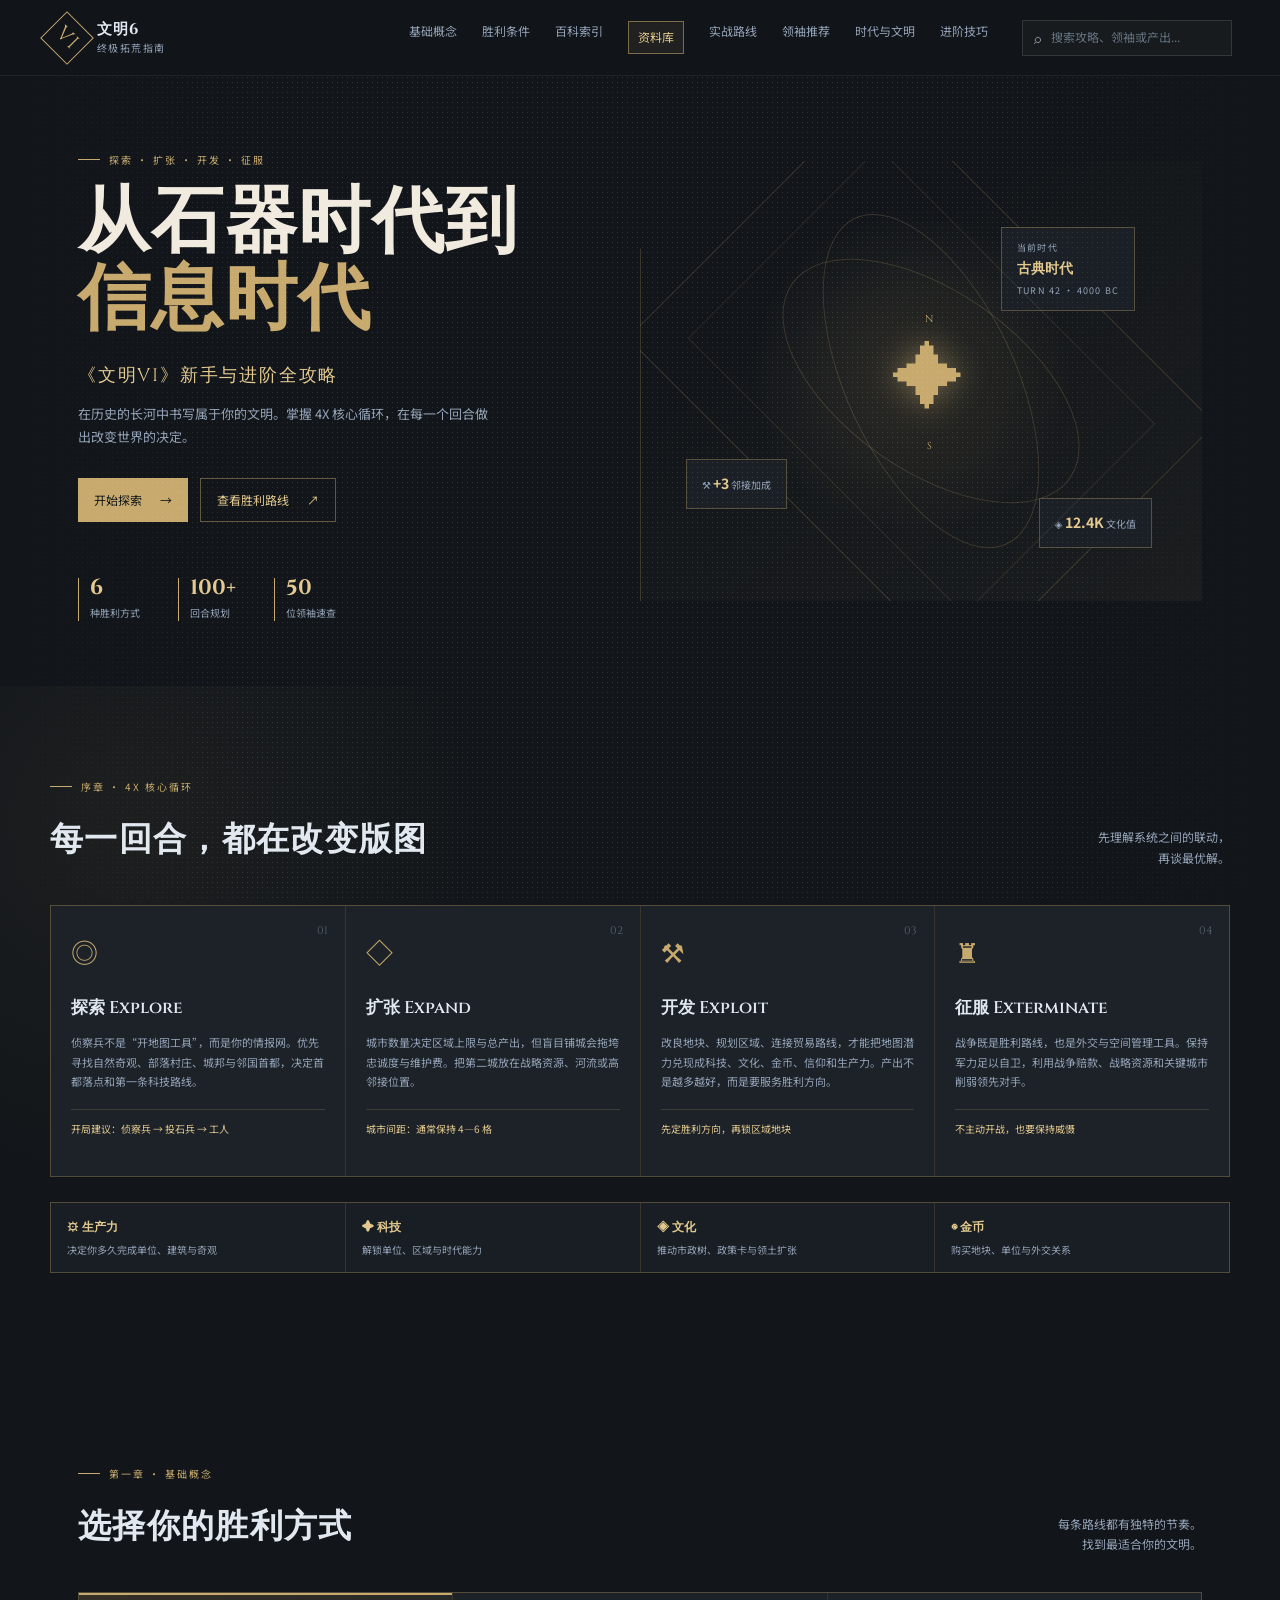
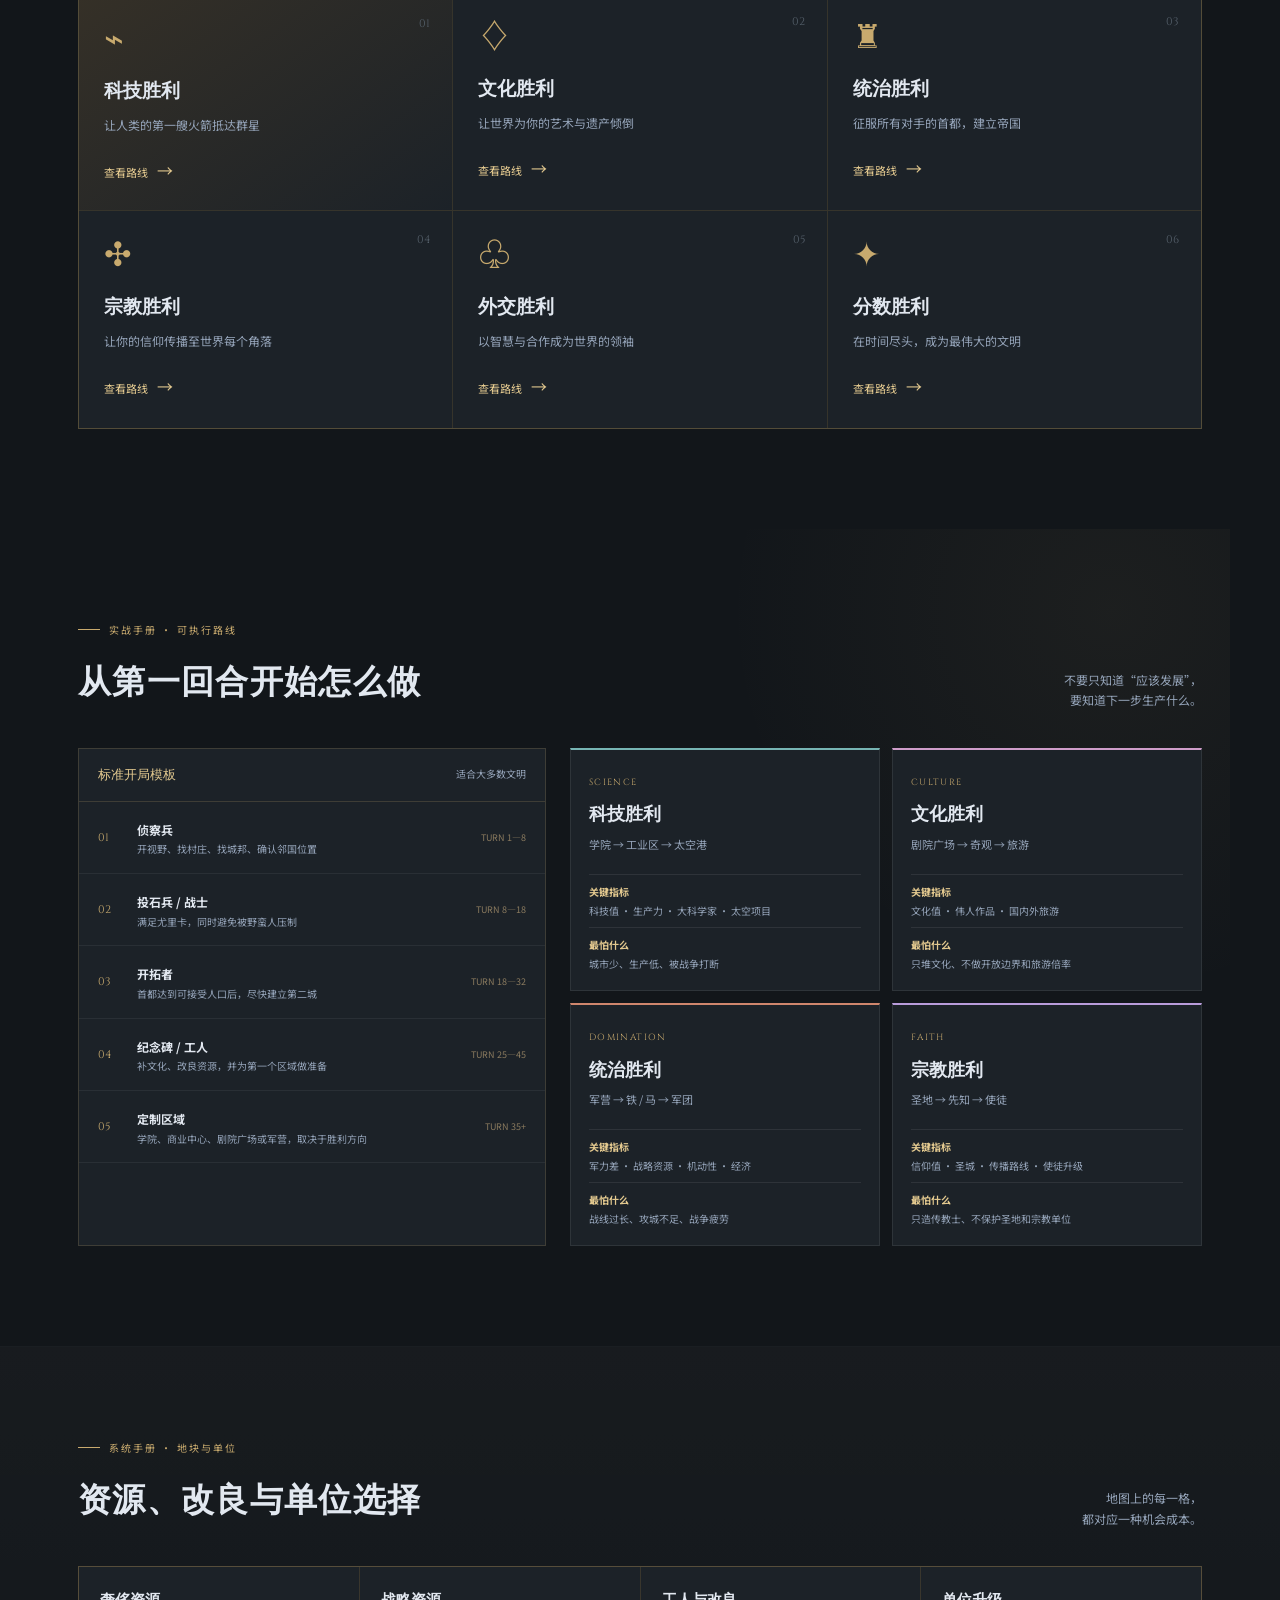
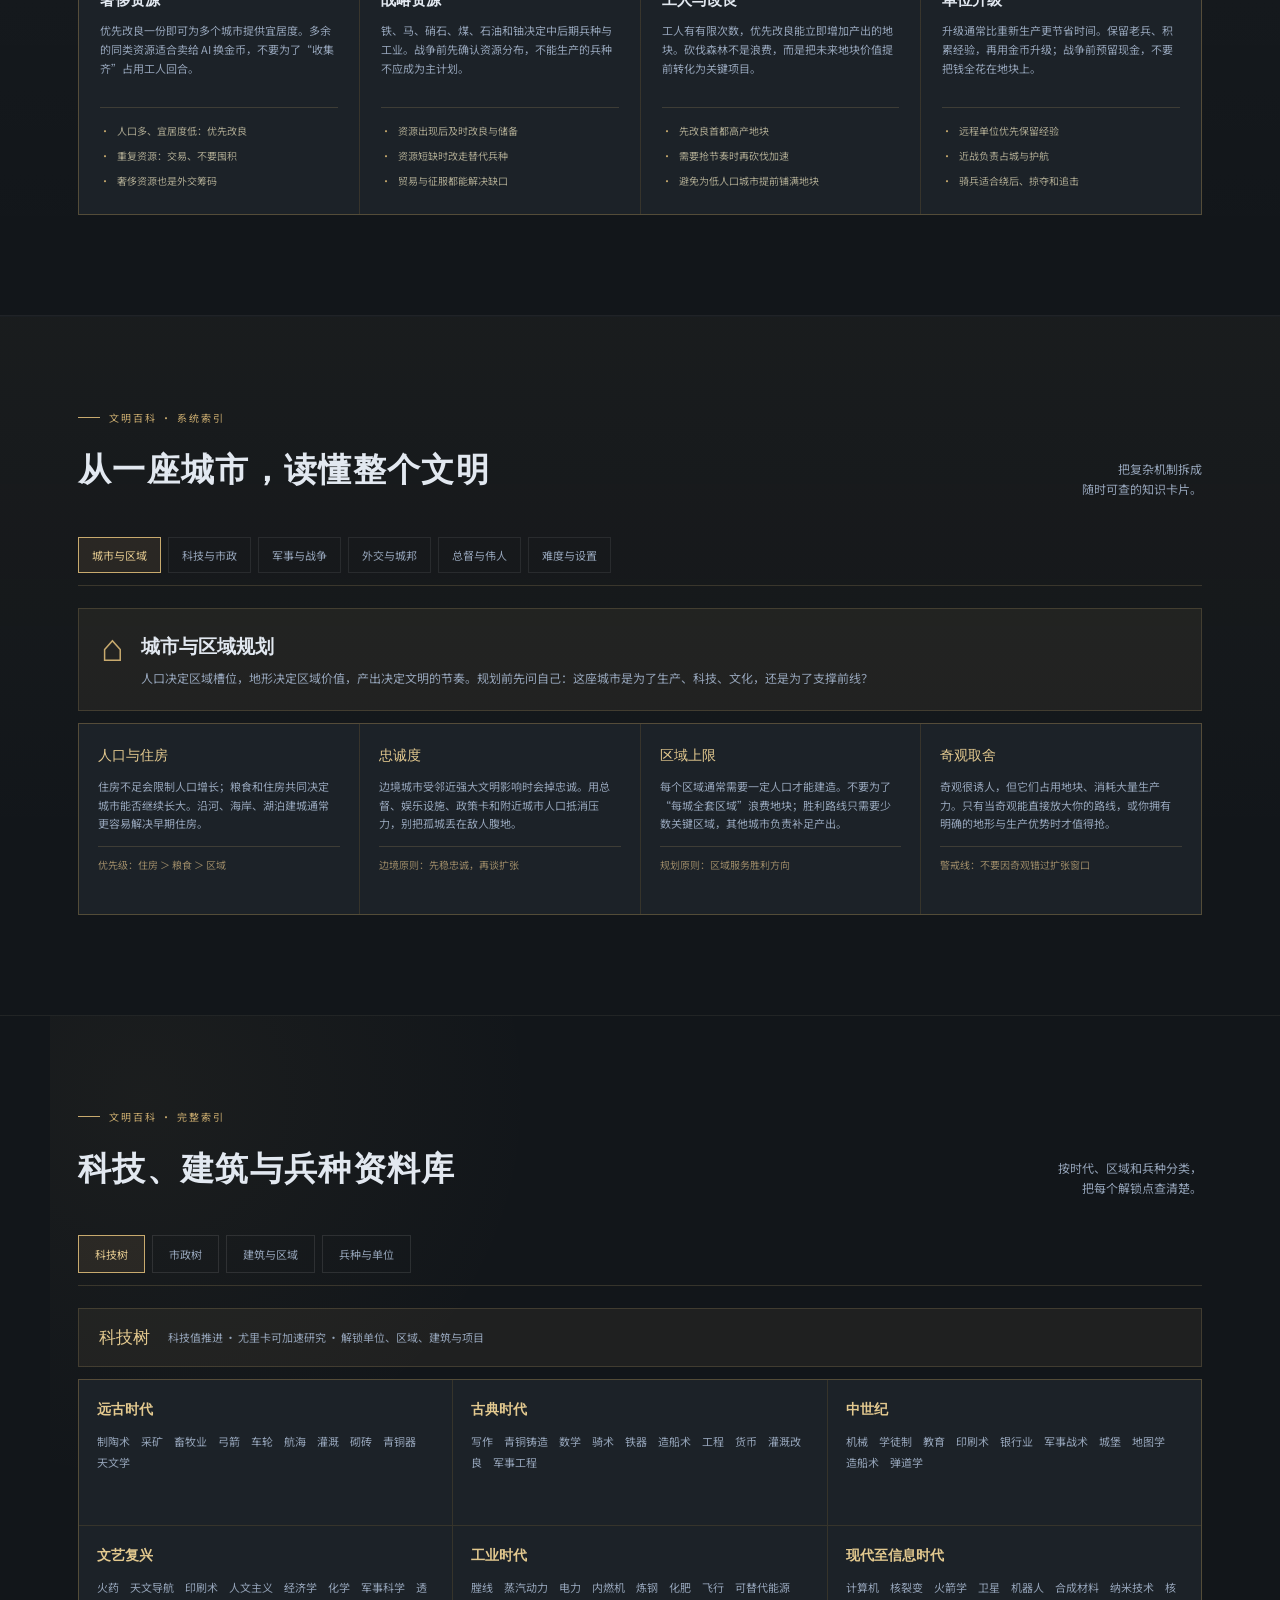
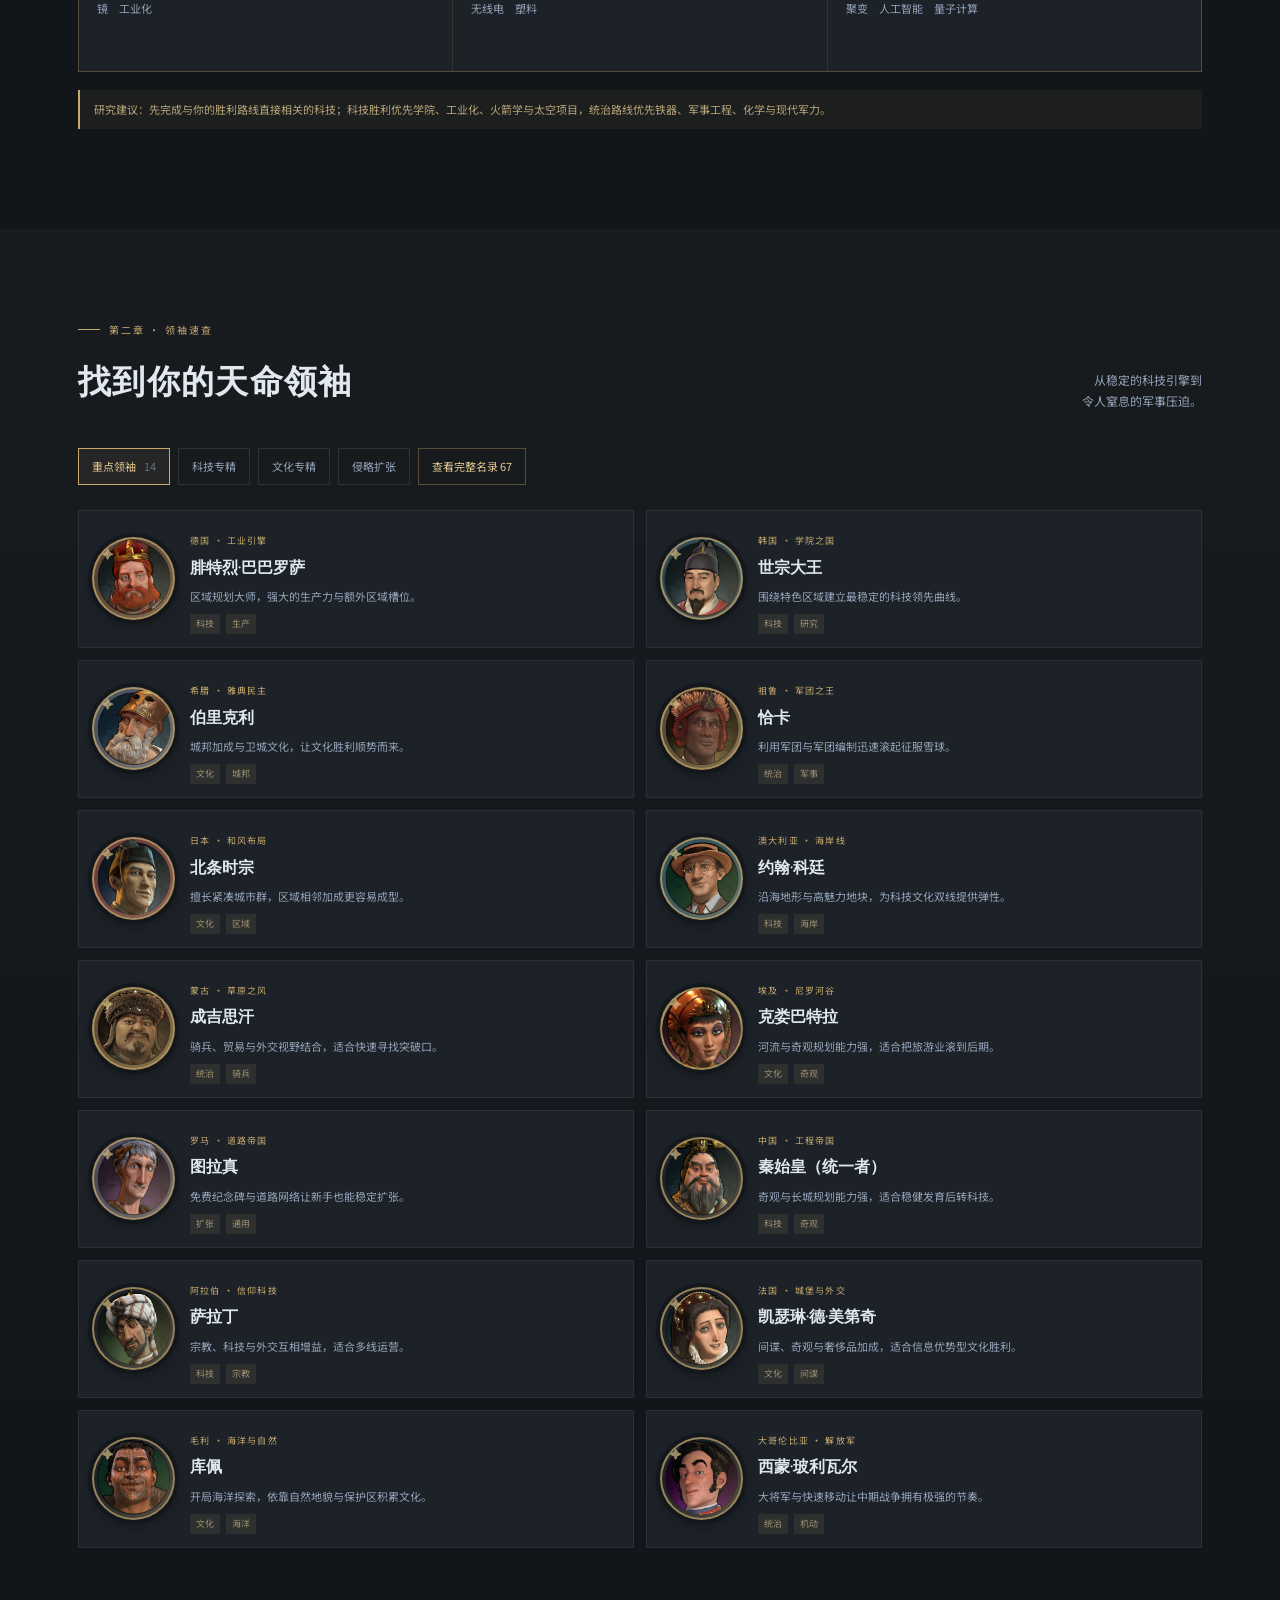
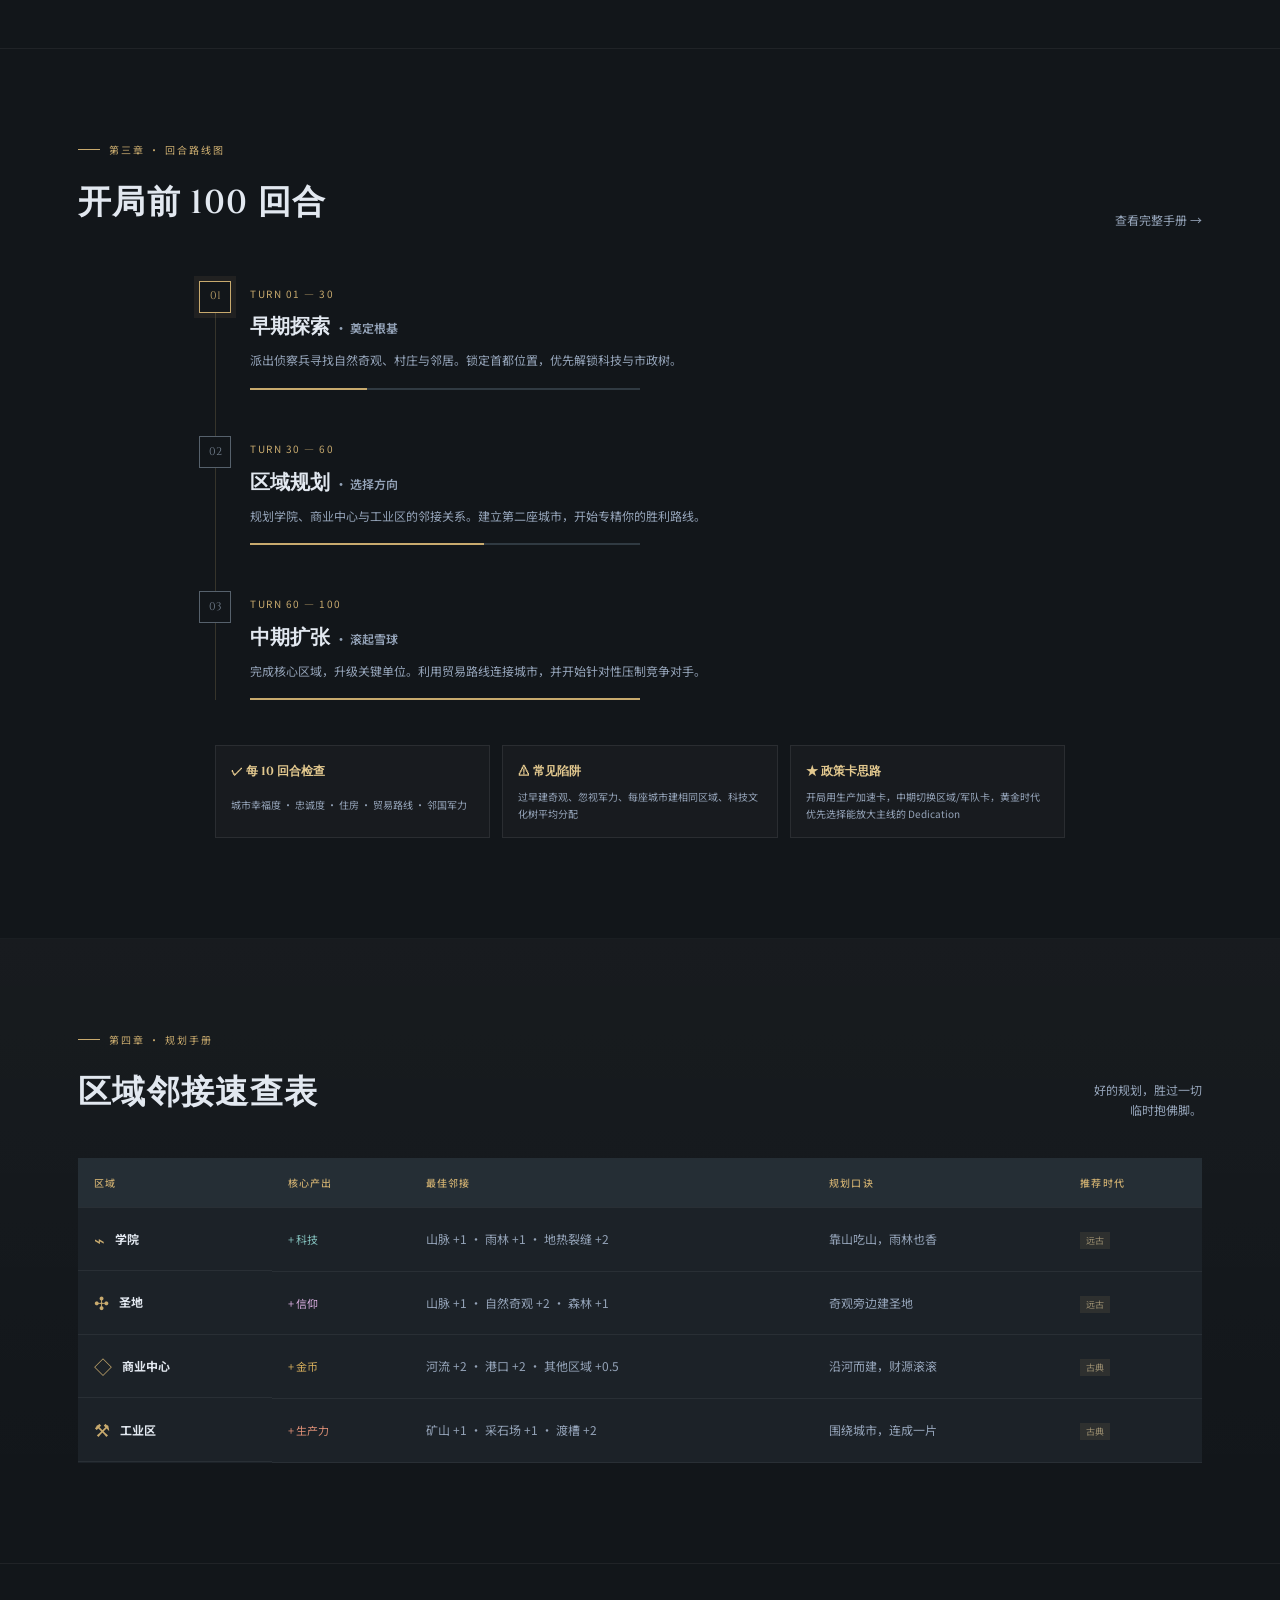
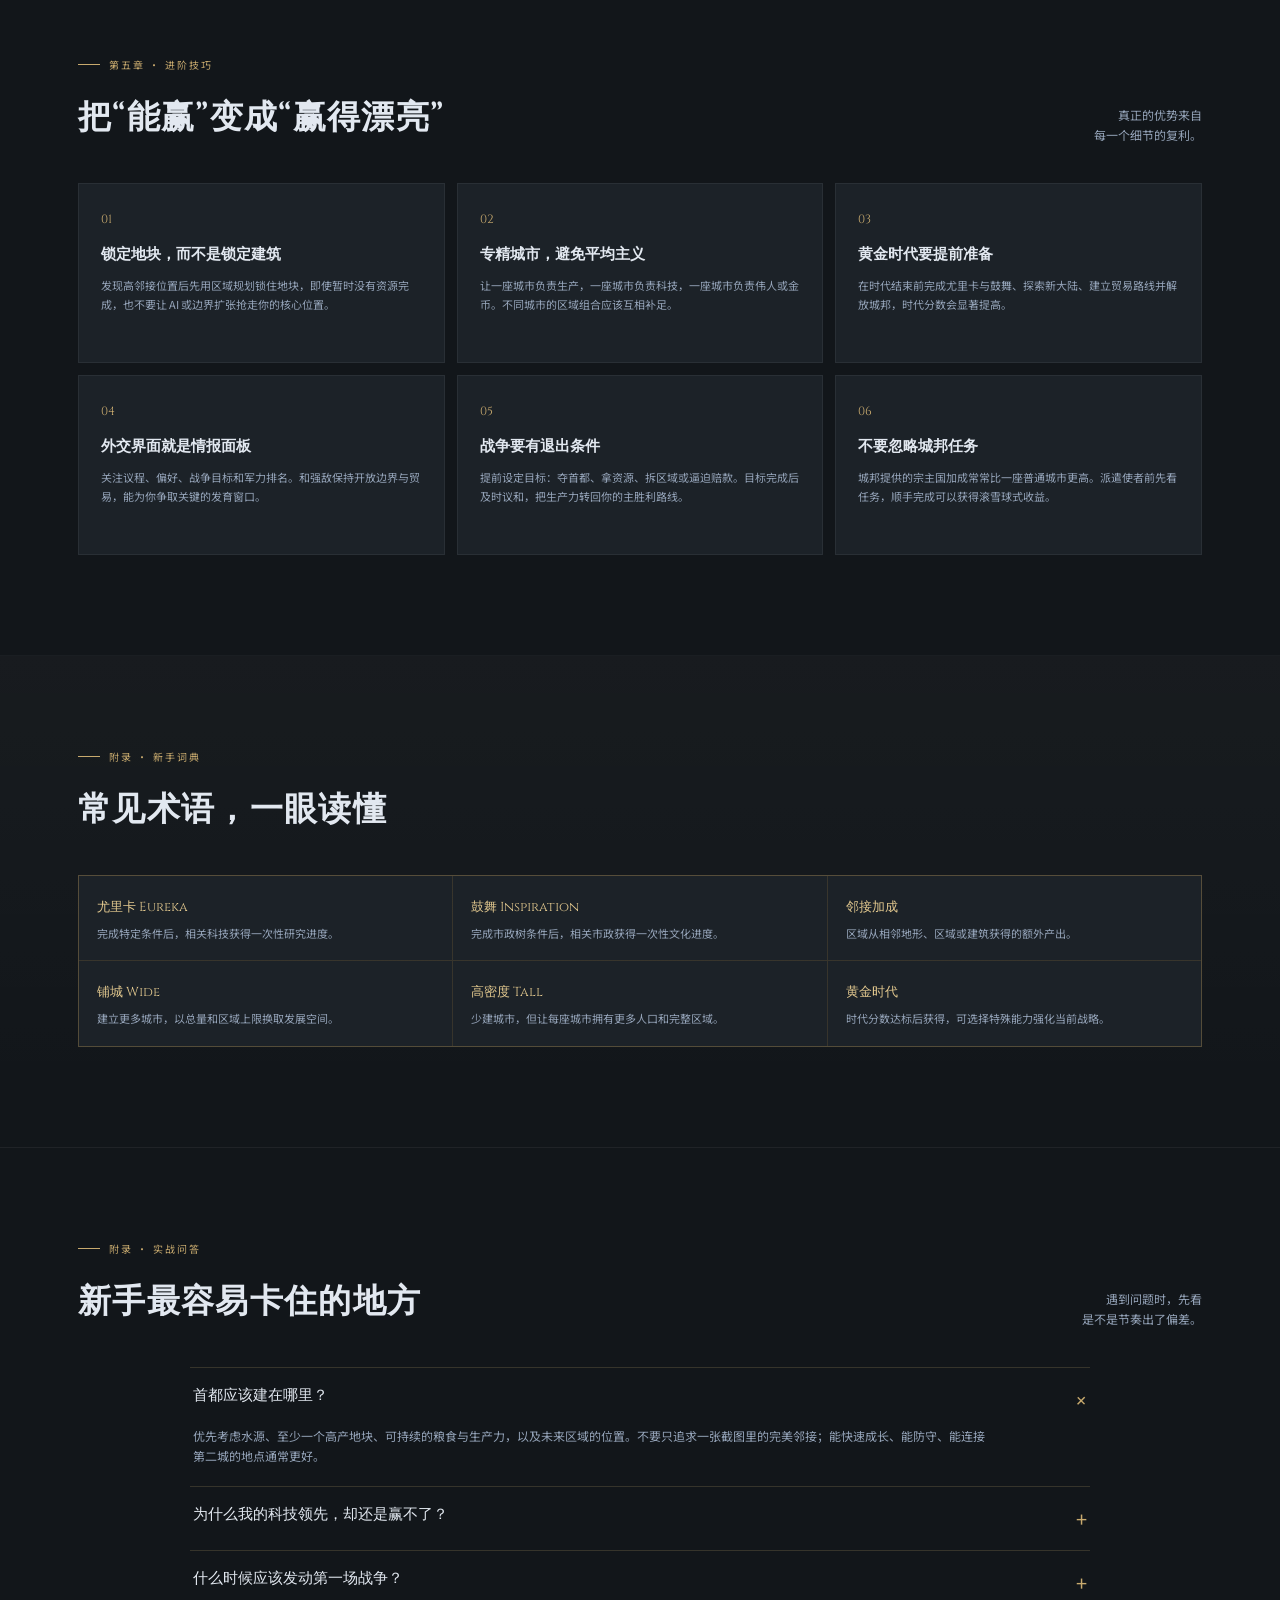
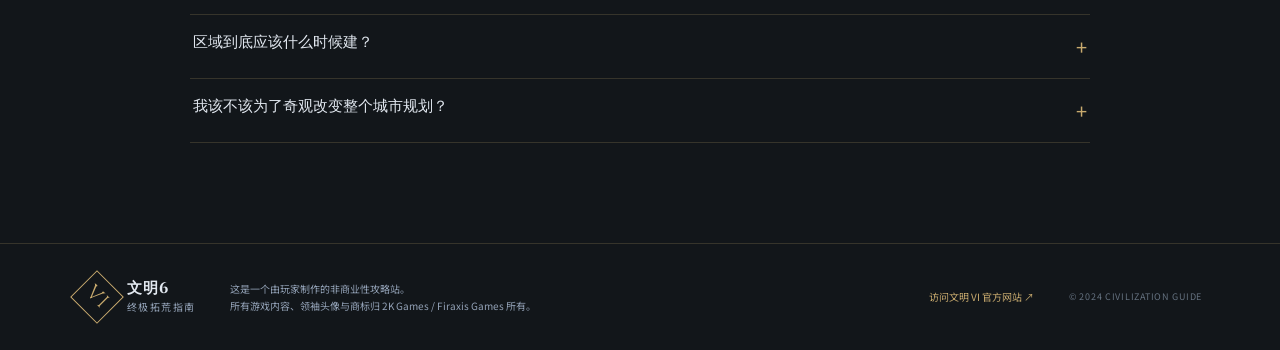
==== commit 8a31e831: "Update project files" ====
--- a/index.html
+++ b/index.html
@@ -23,6 +23,7 @@
             <a href="#basics">基础概念</a>
             <a href="#victory">胜利条件</a>
             <a href="#encyclopedia">百科索引</a>
+            <a class="database-nav" href="#database">资料库</a>
             <a href="#playbook">实战路线</a>
             <a href="#leaders">领袖推荐</a>
             <a href="#roadmap">时代与文明</a>
@@ -132,6 +133,15 @@
               </div>
             </div>
           </div>
+        </section>
+
+        <section class="section container database-section" id="database" aria-labelledby="database-title">
+          <div class="section-heading"><div><p class="eyebrow"><span></span> 文明百科 · 完整索引</p><h2 id="database-title">科技、建筑与兵种资料库</h2></div><p>按时代、区域和兵种分类，<br />把每个解锁点查清楚。</p></div>
+          <div class="database-tabs" role="tablist" aria-label="资料库分类"><button class="database-tab active" data-db="tech" role="tab" aria-selected="true">科技树</button><button class="database-tab" data-db="civic" role="tab" aria-selected="false">市政树</button><button class="database-tab" data-db="building" role="tab" aria-selected="false">建筑与区域</button><button class="database-tab" data-db="unit" role="tab" aria-selected="false">兵种与单位</button></div>
+          <div class="database-panel active" data-db-panel="tech"><div class="db-summary"><b>科技树</b><span>科技值推进 · 尤里卡可加速研究 · 解锁单位、区域、建筑与项目</span></div><div class="era-columns"><div><h3>远古时代</h3><p>制陶术　采矿　畜牧业　弓箭　车轮　航海　灌溉　砌砖　青铜器　天文学</p></div><div><h3>古典时代</h3><p>写作　青铜铸造　数学　骑术　铁器　造船术　工程　货币　灌溉改良　军事工程</p></div><div><h3>中世纪</h3><p>机械　学徒制　教育　印刷术　银行业　军事战术　城堡　地图学　造船术　弹道学</p></div><div><h3>文艺复兴</h3><p>火药　天文导航　印刷术　人文主义　经济学　化学　军事科学　透镜　工业化</p></div><div><h3>工业时代</h3><p>膛线　蒸汽动力　电力　内燃机　炼钢　化肥　飞行　可替代能源　无线电　塑料</p></div><div><h3>现代至信息时代</h3><p>计算机　核裂变　火箭学　卫星　机器人　合成材料　纳米技术　核聚变　人工智能　量子计算</p></div></div><div class="db-tip">研究建议：先完成与你的胜利路线直接相关的科技；科技胜利优先学院、工业化、火箭学与太空项目，统治路线优先铁器、军事工程、化学与现代军力。</div></div>
+          <div class="database-panel" data-db-panel="civic"><div class="db-summary"><b>市政树</b><span>文化值推进 · 鼓舞可加速研究 · 解锁政策卡、政府、区域与外交能力</span></div><div class="era-columns"><div><h3>远古时代</h3><p>法典　工艺　对外贸易　早期帝国　军事传统　神秘主义　国家劳动力</p></div><div><h3>古典时代</h3><p>防御战术　戏剧与诗歌　游戏与娱乐　军事训练　政治哲学　历史记录　神学</p></div><div><h3>中世纪</h3><p>民政　神权　封建主义　行会　中世纪集市　雇佣兵　海军传统</p></div><div><h3>文艺复兴</h3><p>外交服务　探索　人文主义　重商主义　改革教会　启蒙运动</p></div><div><h3>工业时代</h3><p>土木工程　殖民主义　民族主义　自然史　歌剧与芭蕾　焦土政策　城市化</p></div><div><h3>现代至信息时代</h3><p>资本主义　阶级斗争　保护主义　意识形态　大众传媒　动员　核计划　普及选举　冷战　文化遗产　专业体育　快速部署　太空竞赛　全球化　社交媒体　未来公民</p></div></div><div class="db-tip">政策建议：每次完成市政都重新检查政策槽位。军事路线优先军队生产与维护费卡，文化路线优先伟人、旅游与区域卡，外交路线优先使者、间谍与外交支持卡。</div></div>
+          <div class="database-panel" data-db-panel="building"><div class="db-summary"><b>建筑与区域</b><span>区域先于建筑 · 建筑链通常按基础、进阶、顶级三级升级</span></div><div class="catalog-grid"><article><h3>城市中心</h3><p>宫殿 · 纪念碑 · 谷仓 · 水车 · 古典城墙 · 中世纪城墙 · 文艺复兴城墙 · 下水道 · 防洪堤 · 宫殿替代建筑</p></article><article><h3>学院区</h3><p>图书馆 · 大学 · 研究实验室 · 伊斯兰学校 · 炼金术协会</p></article><article><h3>圣地</h3><p>神社 · 寺庙 · 礼拜堂 · 清真寺 · 犹太会堂 · 宝塔 · 大教堂 · 道尔·迈赫尔 · 古鲁瓦拉 · 会议所 · 佛塔 · 瓦特寺 · 祠堂</p></article><article><h3>商业中心</h3><p>市场 · 银行 · 证券交易所 · 大集市 · 镀金金库 · 苏克石街</p></article><article><h3>工业区</h3><p>工坊 · 工厂 · 发电厂 · 煤电厂 · 石油电厂 · 核电厂 · 电子工厂</p></article><article><h3>剧院广场</h3><p>露天剧场 · 博物馆 · 考古博物馆 · 艺术博物馆 · 广播中心 · 电影制片厂 · 玛拉埃</p></article><article><h3>军营</h3><p>兵营 · 马厩 · 军械库 · 军事学院 · 巴西利凯·派德斯 · 奥尔杜</p></article><article><h3>港口与机场</h3><p>灯塔 · 船坞 · 海港 · 机场 · 机库 · 空军基地 · 海上平台</p></article><article><h3>娱乐、保护区与水上乐园</h3><p>竞技场 · 动物园 · 体育场 · 水族馆 · 水上运动中心 · 小树林 · 圣所 · 城市公园</p></article><article><h3>政府与外交</h3><p>祖庭 · 谒见厅 · 军阀王座 · 外交部 · 大师礼拜堂 · 情报机构 · 国家历史博物馆 · 外交区领事馆与大使馆</p></article></div><div class="db-tip">规划建议：学院、圣地、商业中心、工业区和剧院广场是最常见的五条建筑链。不要每城复制全套，先按城市职责选择区域与建筑。</div></div>
+          <div class="database-panel" data-db-panel="unit"><div class="db-summary"><b>兵种与单位</b><span>单位分为战斗、民用、支援、海军、空军和伟人系统</span></div><div class="unit-catalog"><article><h3>近战与侦察</h3><p>勇士 → 剑士 → 火枪手 → 线列步兵 → 步兵 → 机械化步兵</p><small>承担占城、护航和前排抗伤；升级老兵通常比重造更快。</small></article><article><h3>远程单位</h3><p>投石兵 → 弓箭手 → 弩手 → 野战炮 → 机枪</p><small>依靠高地、夹击和前排掩护输出，不要让远程单位单独接敌。</small></article><article><h3>骑兵与重骑兵</h3><p>骑手 → 重装骑手 → 骑士 → 胸甲骑兵 → 坦克 → 现代装甲</p><small>机动力强，适合绕后、掠夺、追击与快速切断贸易路线。</small></article><article><h3>攻城单位</h3><p>投石车 → 弩炮 → 炮 → 火箭炮</p><small>主要职责是拆城防；攻城前先用侦察确认射程与护卫。</small></article><article><h3>海军</h3><p>桨帆船 → 三列桨座 → 护卫舰 → 战列舰 → 导弹巡洋舰；潜艇 → 核潜艇；私掠船 → 驱逐舰</p><small>海军路线依赖港口、战略资源与海岸城市，群岛地图价值更高。</small></article><article><h3>空军</h3><p>双翼机 → 战斗机 → 喷气战斗机；轰炸机 → 喷气轰炸机；隐形轰炸机</p><small>机场与机库提供驻军容量，空军是后期攻城和防守的关键。</small></article><article><h3>民用单位</h3><p>开拓者 · 工人 · 商人 · 间谍 · 传教士 · 使徒 · 考古学家 · 自然学家 · 摇滚乐队</p><small>民用单位不应暴露在前线；工人和开拓者要有军队护送。</small></article><article><h3>支援与特殊单位</h3><p>攻城塔 · 破城槌 · 医疗兵 · 观测气球 · 防空炮 · 机动地对空导弹 · 军事工程师 · 伟人</p><small>支援单位必须跟随正确兵种，支援加成常常决定攻城效率。</small></article></div><div class="db-tip">升级路线建议：远程线适合大多数战争；骑兵线适合开放地形；海军线适合群岛；后期空军与核武器会改变战争的空间尺度。</div></div>
         </section>
 
         <section class="section tinted" id="leaders" aria-labelledby="leaders-title">
--- a/styles.css
+++ b/styles.css
@@ -22,7 +22,8 @@
 @media (max-width:850px){.playbook-layout{grid-template-columns:1fr}.resource-guide{grid-template-columns:repeat(2,1fr)}}
 @media (max-width:620px){.build-order li{grid-template-columns:25px 1fr}.build-order li em{grid-column:2}.route-matrix,.resource-guide{grid-template-columns:1fr}.resource-column p{min-height:unset}}
 .leader-portrait{width:83px!important;min-width:83px!important;height:83px!important;align-self:center;border-radius:50%!important;border:2px solid rgba(200,170,110,.72);background-size:cover!important;background-position:center!important;box-shadow:0 0 0 4px rgba(18,22,26,.75),0 5px 16px rgba(0,0,0,.32)}.leader-portrait span{align-self:end!important;margin-bottom:0!important;width:100%!important;height:auto!important;border:0!important;border-radius:0!important;background:linear-gradient(transparent,rgba(18,22,26,.88))!important;padding:18px 5px 4px!important;color:#f6e9c8!important;font-size:13px!important;text-shadow:0 1px 5px #000}.leader-arrow{display:none!important}@media (max-width:620px){.leader-portrait{width:68px!important;min-width:68px!important;height:68px!important}}
-.leader-portrait span{display:none!important}
+.leader-portrait span{display:none!important}.main-nav .database-nav{color:var(--gold-light);border:1px solid rgba(200,170,110,.55);padding:5px 9px;background:rgba(200,170,110,.08)}
 .leader-directory{margin-top:24px;border:1px solid var(--line);background:rgba(28,34,40,.78);padding:24px;animation:fade-in .25s ease}.directory-head{display:flex;justify-content:space-between;gap:30px;align-items:end;padding-bottom:18px;border-bottom:1px solid var(--line)}.directory-head h3{font-size:21px;margin:5px 0 0}.directory-head p{max-width:430px;color:var(--muted);font-size:11px;margin:0}.directory-grid{display:grid;grid-template-columns:repeat(4,1fr);gap:1px;margin-top:14px;background:var(--line);border:1px solid var(--line)}.directory-grid>div{background:var(--panel);padding:16px;min-height:135px}.directory-grid b{font:12px var(--serif);color:var(--gold-light)}.directory-grid p{font-size:10px;color:var(--muted);line-height:1.65;margin:8px 0 0}.directory-note{color:#8f815f;font-size:10px;margin:15px 0 0}.filter-directory{border-color:rgba(200,170,110,.35)!important;color:var(--gold-light)!important}
 @media (max-width:850px){.directory-grid{grid-template-columns:repeat(2,1fr)}.directory-head{display:block}.directory-head p{margin-top:10px}}
 @media (max-width:620px){.leader-directory{padding:15px}.directory-grid{grid-template-columns:1fr}.directory-grid>div{min-height:unset}.filter-directory{width:100%}}
+.database-section{background:radial-gradient(circle at 8% 10%,rgba(200,170,110,.05),transparent 30%)}.database-tabs{display:flex;gap:7px;flex-wrap:wrap;border-bottom:1px solid var(--line);padding-bottom:12px;margin-bottom:22px}.database-tab{font:11px var(--sans);color:var(--muted);background:none;border:1px solid rgba(255,255,255,.1);padding:10px 16px;cursor:pointer}.database-tab:hover,.database-tab.active{border-color:var(--gold);color:var(--gold-light);background:rgba(200,170,110,.1)}.database-panel{display:none}.database-panel.active{display:block;animation:fade-in .25s ease}.db-summary{display:flex;gap:18px;align-items:center;padding:17px 20px;border:1px solid var(--line);background:rgba(200,170,110,.07);margin-bottom:12px}.db-summary b{font:17px var(--serif);color:var(--gold-light);white-space:nowrap}.db-summary span{font-size:11px;color:var(--muted)}.era-columns{display:grid;grid-template-columns:repeat(3,1fr);gap:1px;background:var(--line);border:1px solid var(--line)}.era-columns>div{background:var(--panel);padding:18px;min-height:145px}.era-columns h3,.catalog-grid h3,.unit-catalog h3{font-size:14px;color:var(--gold-light);margin-bottom:9px}.era-columns p,.catalog-grid p,.unit-catalog p{font-size:11px;color:var(--muted);line-height:1.9;margin:0}.db-tip{border-left:2px solid var(--gold);margin-top:18px;padding:10px 14px;background:rgba(200,170,110,.06);color:#b8a47b;font-size:11px}.catalog-grid{display:grid;grid-template-columns:repeat(3,1fr);gap:1px;background:var(--line);border:1px solid var(--line)}.catalog-grid article{background:var(--panel);padding:18px;min-height:145px}.unit-catalog{display:grid;grid-template-columns:repeat(4,1fr);gap:1px;background:var(--line);border:1px solid var(--line)}.unit-catalog article{background:var(--panel);padding:18px;min-height:175px}.unit-catalog small{display:block;border-top:1px solid var(--line);margin-top:11px;padding-top:9px;color:#988660;font-size:10px;line-height:1.7}.database-section+.section{border-top:0}@media (max-width:850px){.era-columns{grid-template-columns:repeat(2,1fr)}.catalog-grid{grid-template-columns:repeat(2,1fr)}.unit-catalog{grid-template-columns:repeat(2,1fr)}}@media (max-width:620px){.database-tabs{display:grid;grid-template-columns:repeat(2,1fr)}.database-tab{width:100%}.db-summary{display:block}.db-summary span{display:block;margin-top:6px}.era-columns,.catalog-grid,.unit-catalog{grid-template-columns:1fr}.era-columns>div,.catalog-grid article,.unit-catalog article{min-height:unset}}
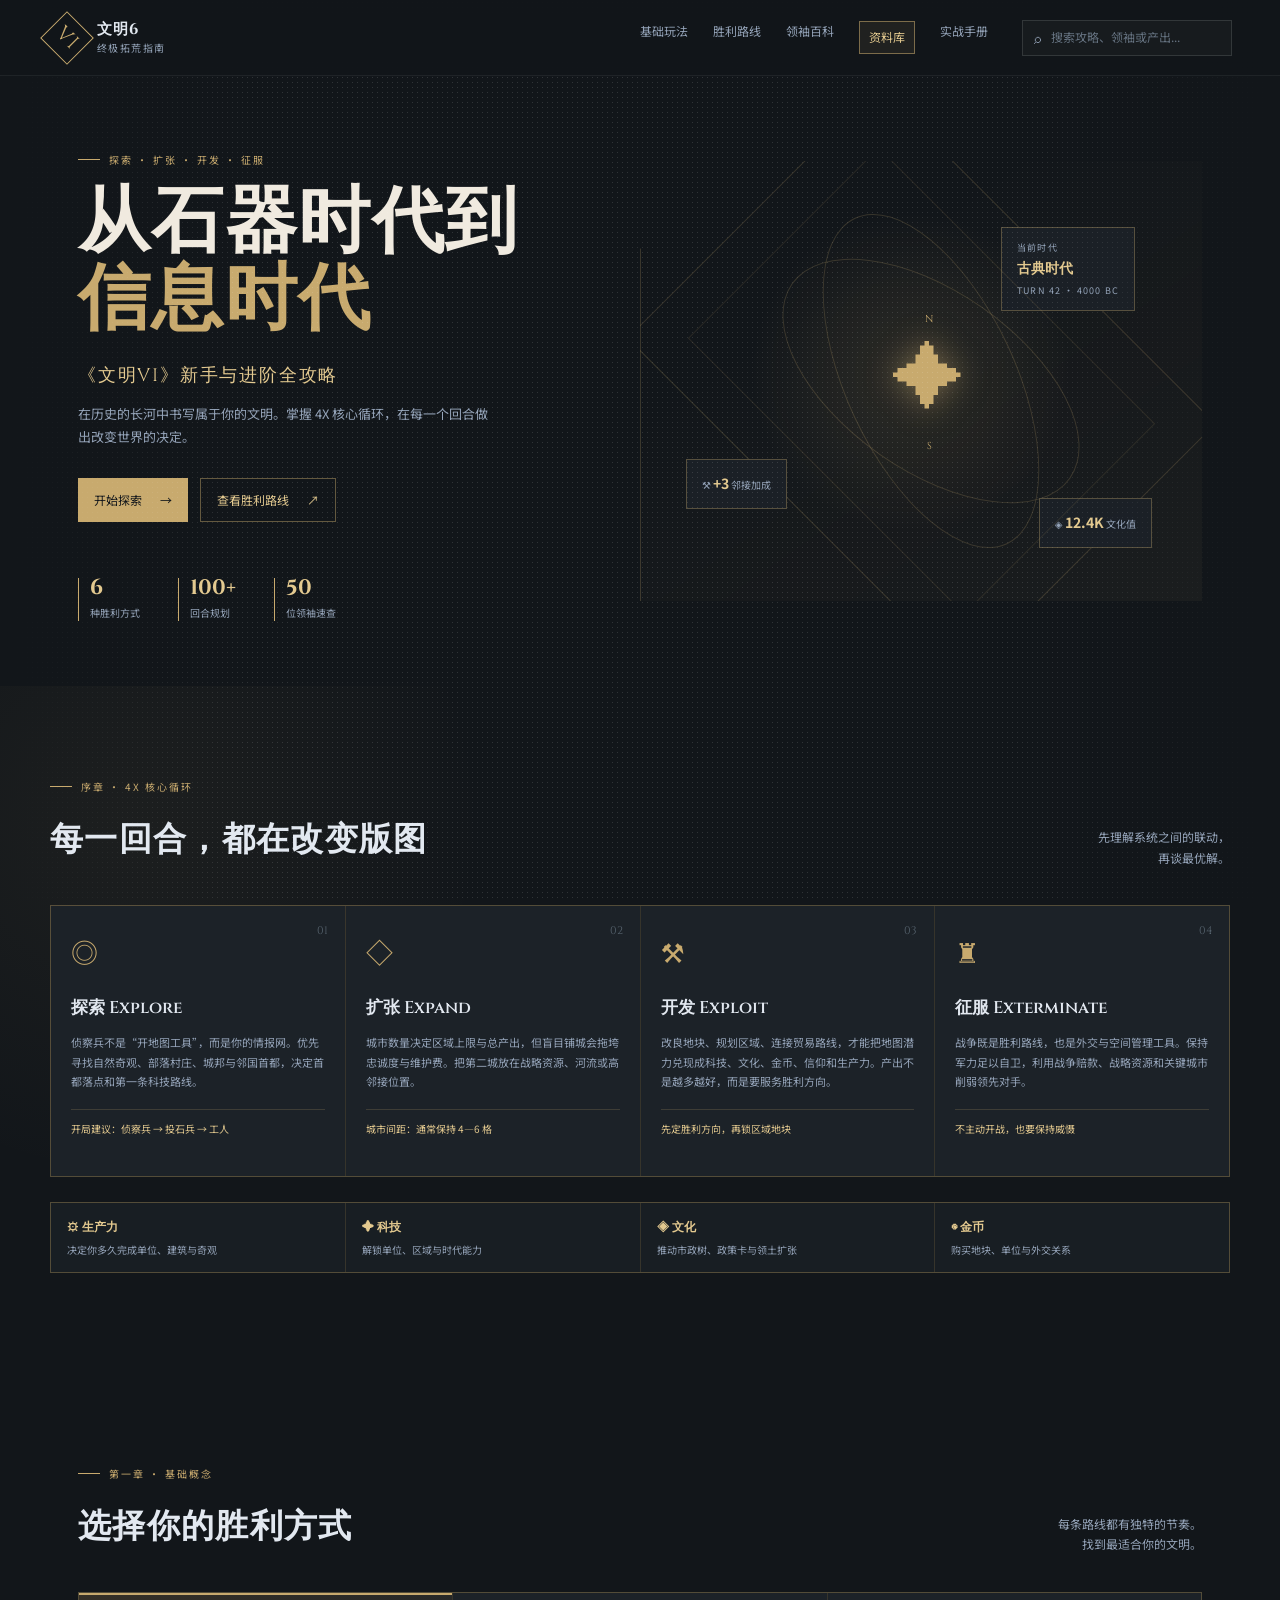
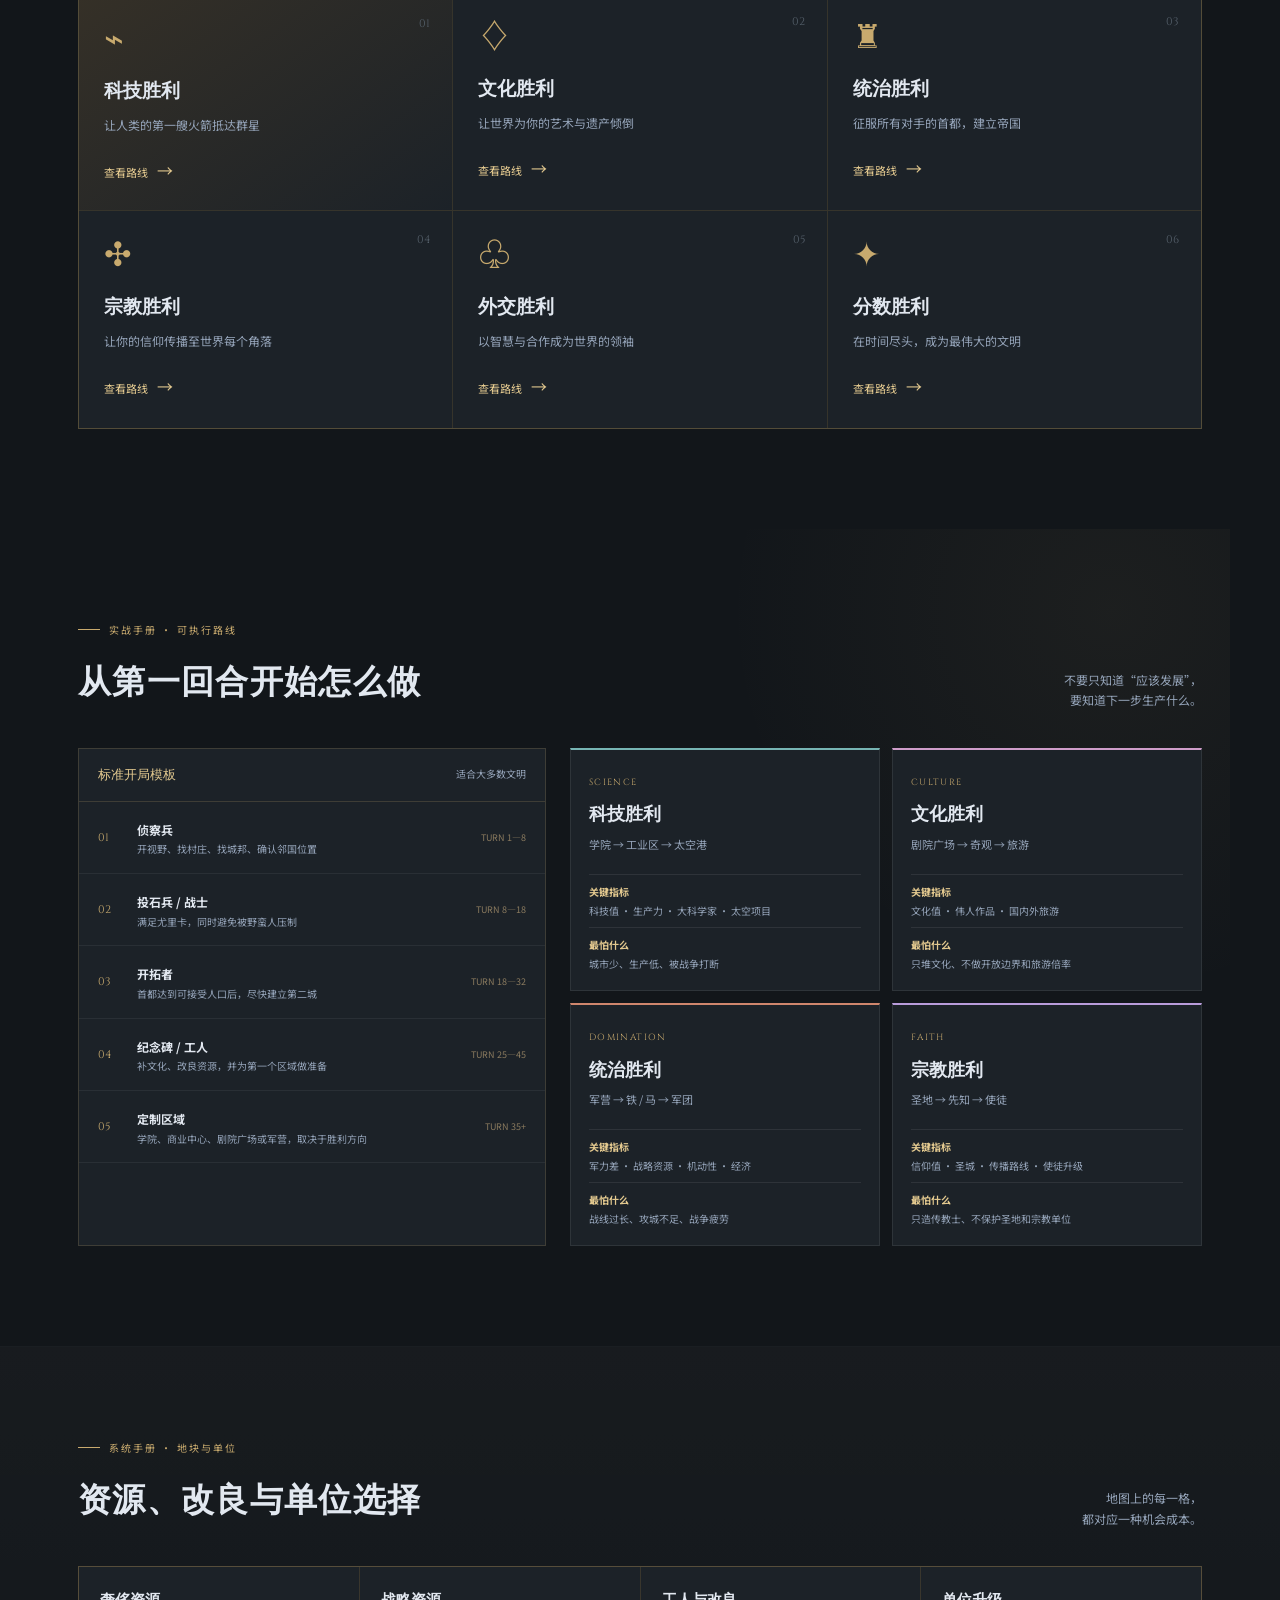
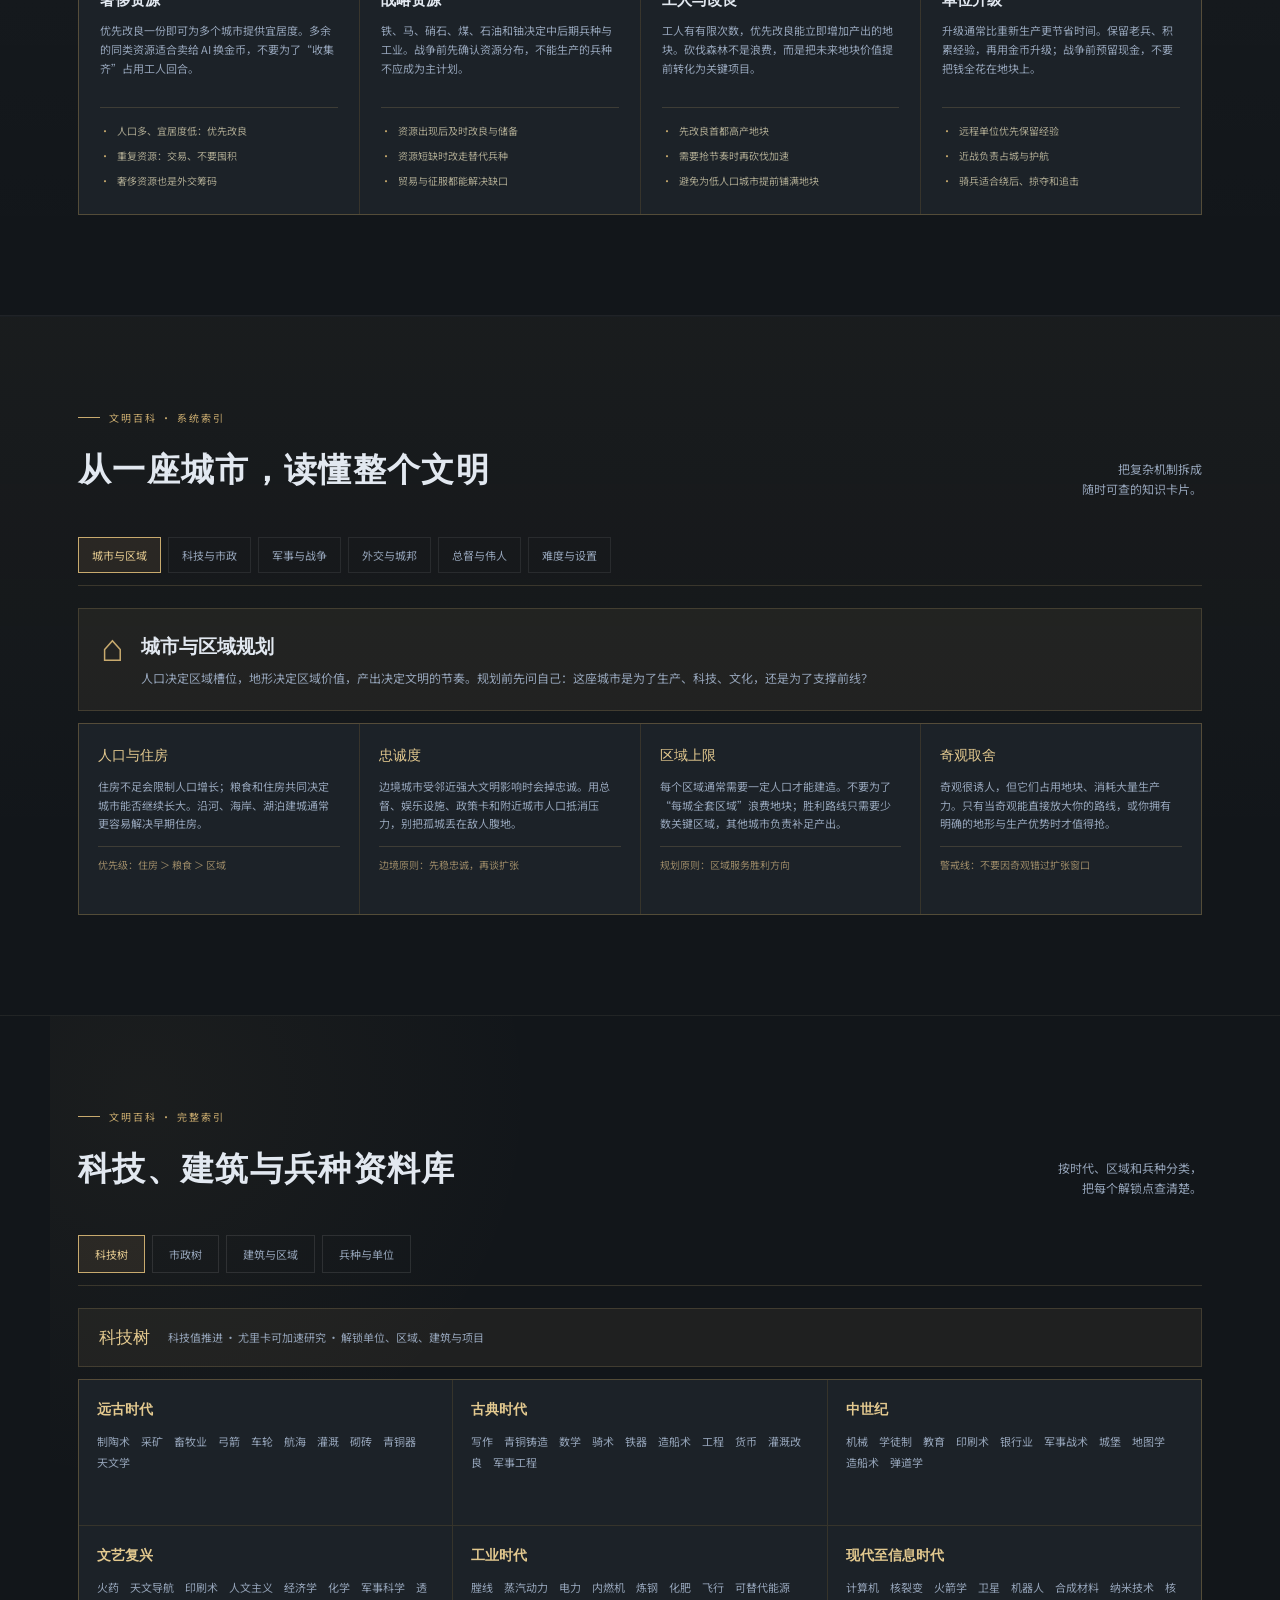
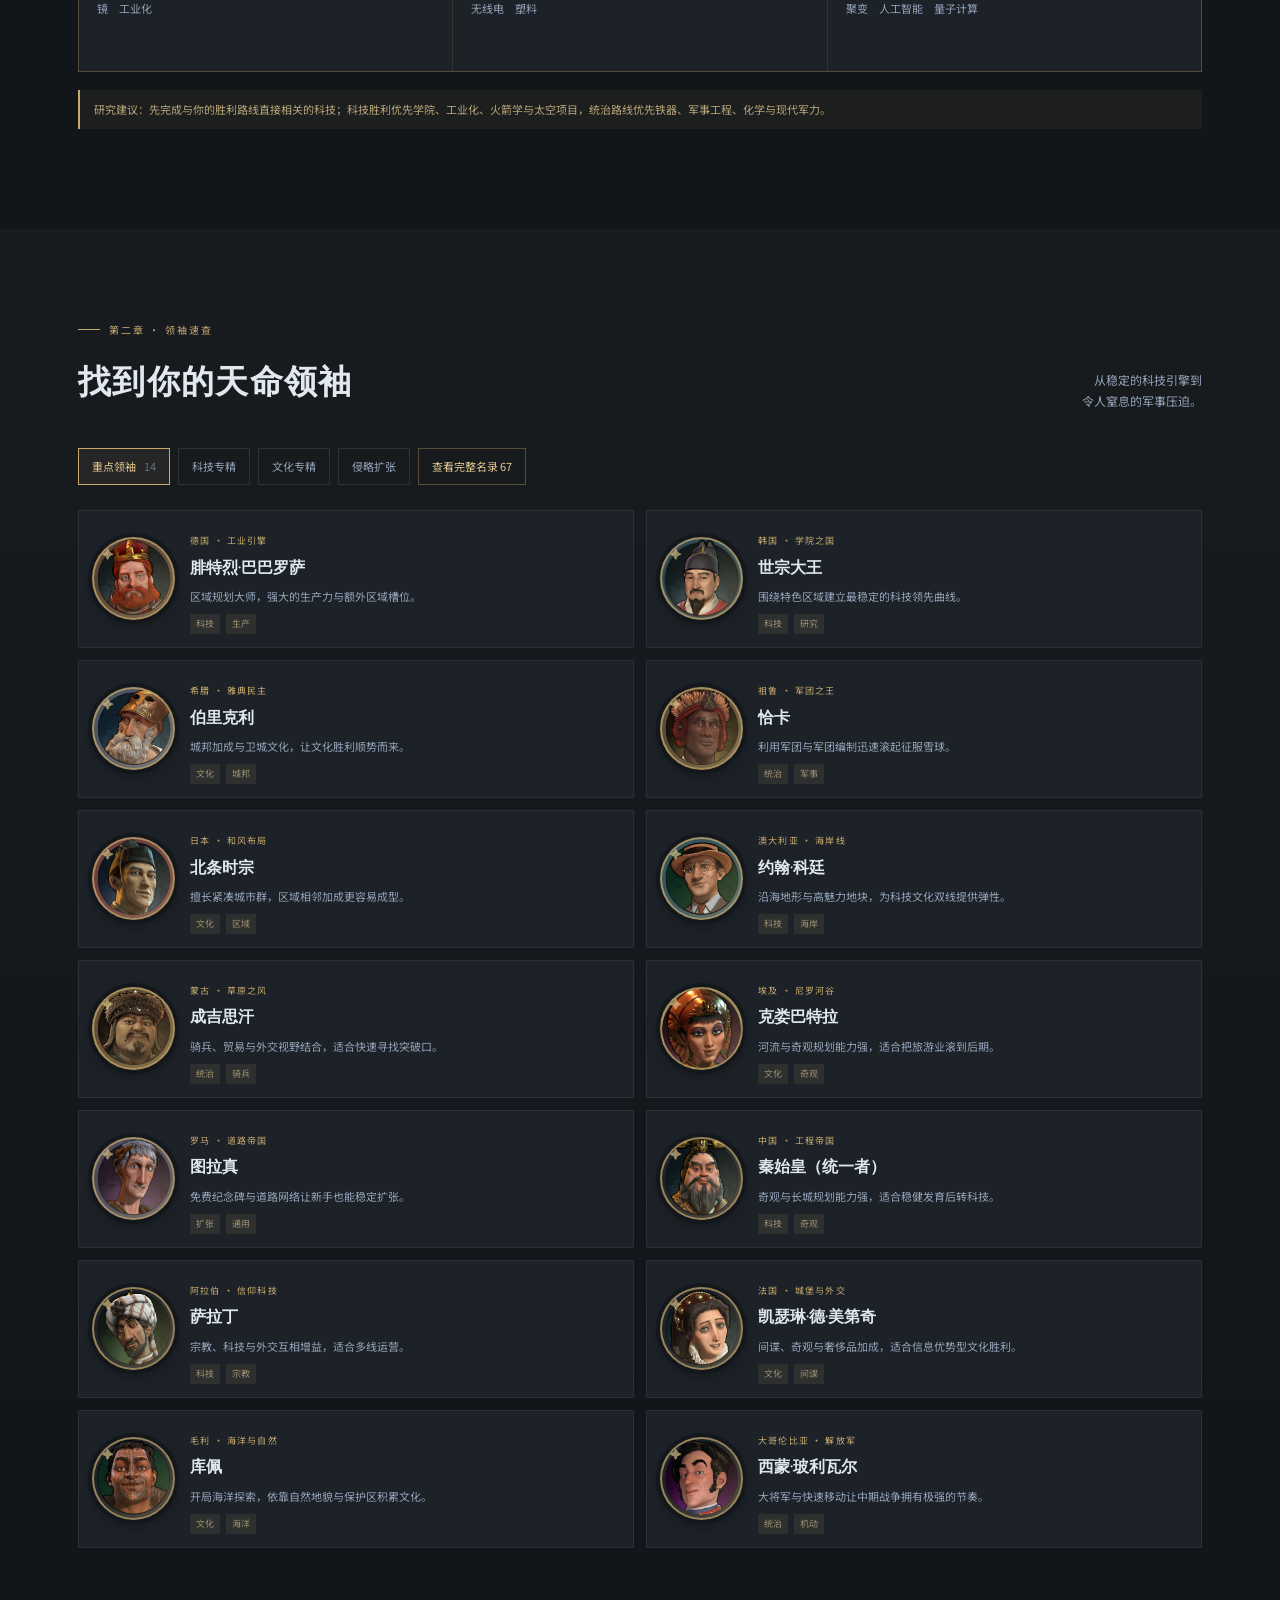
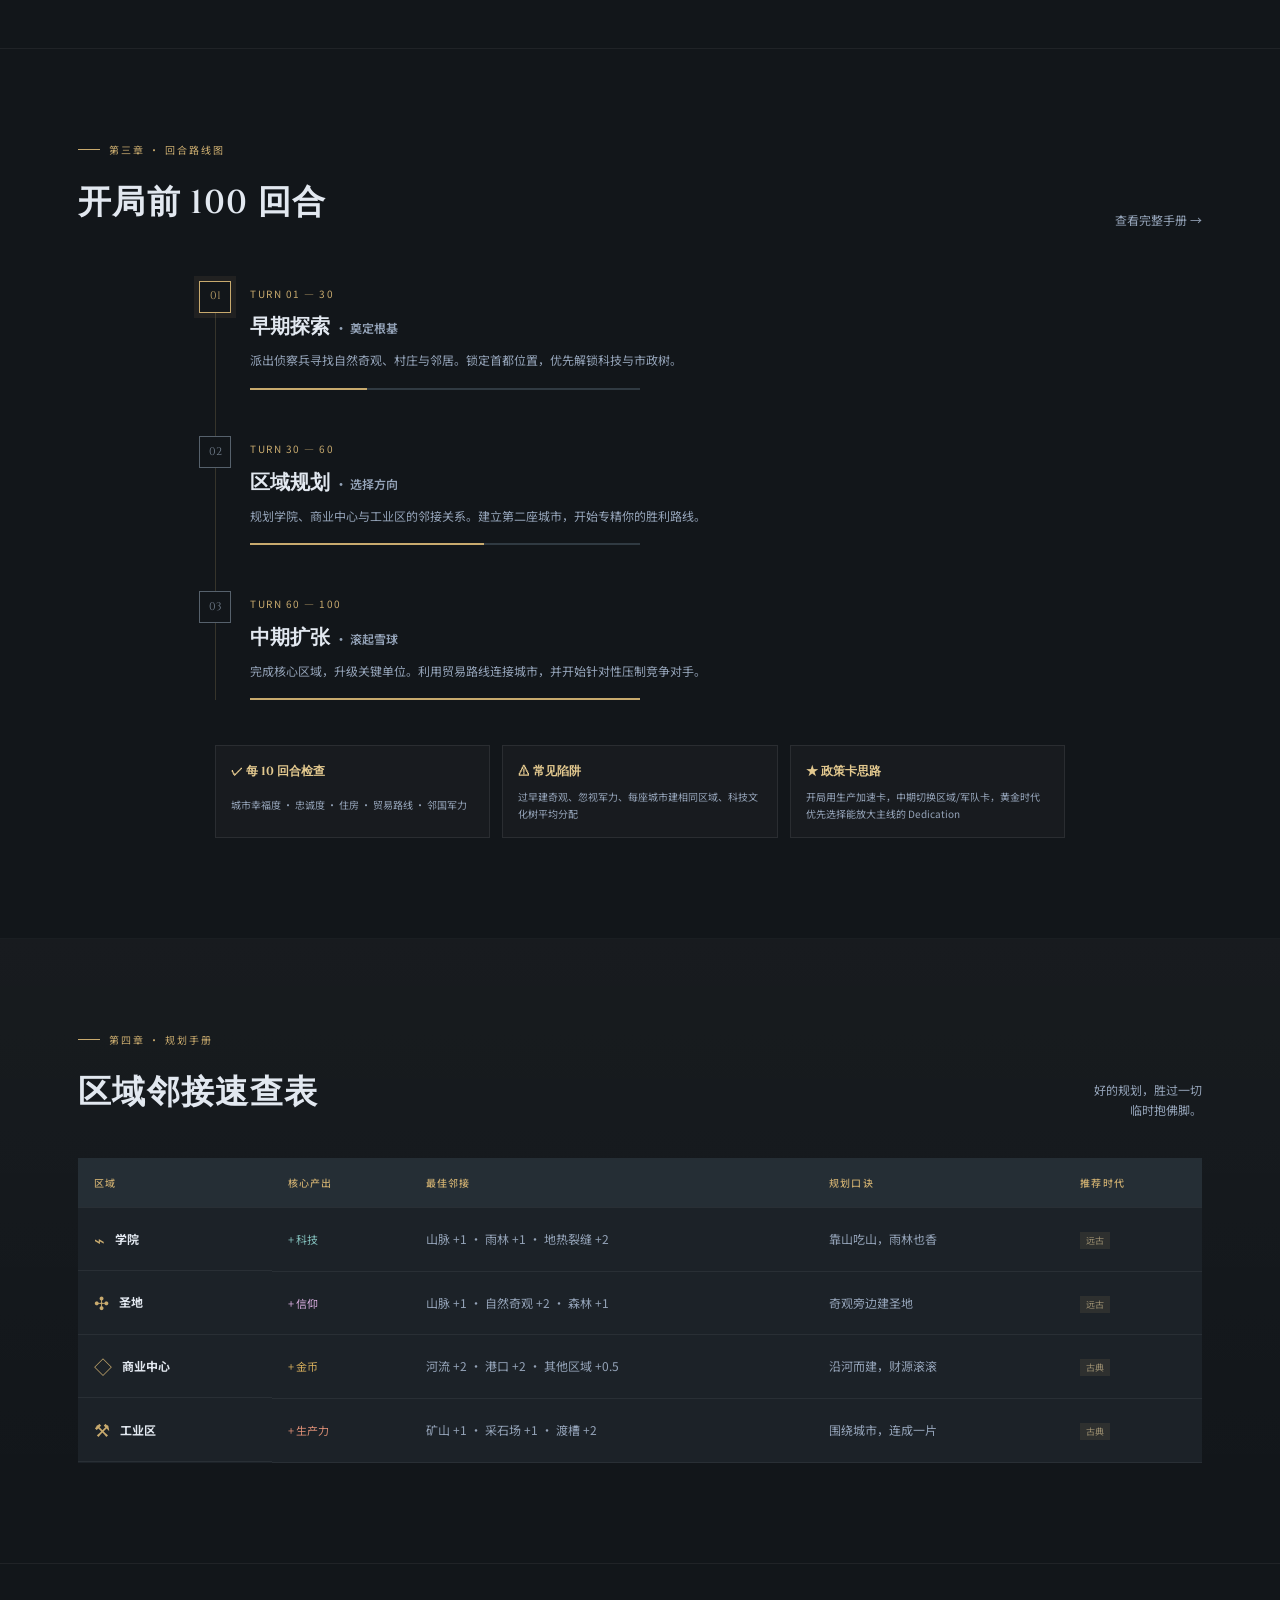
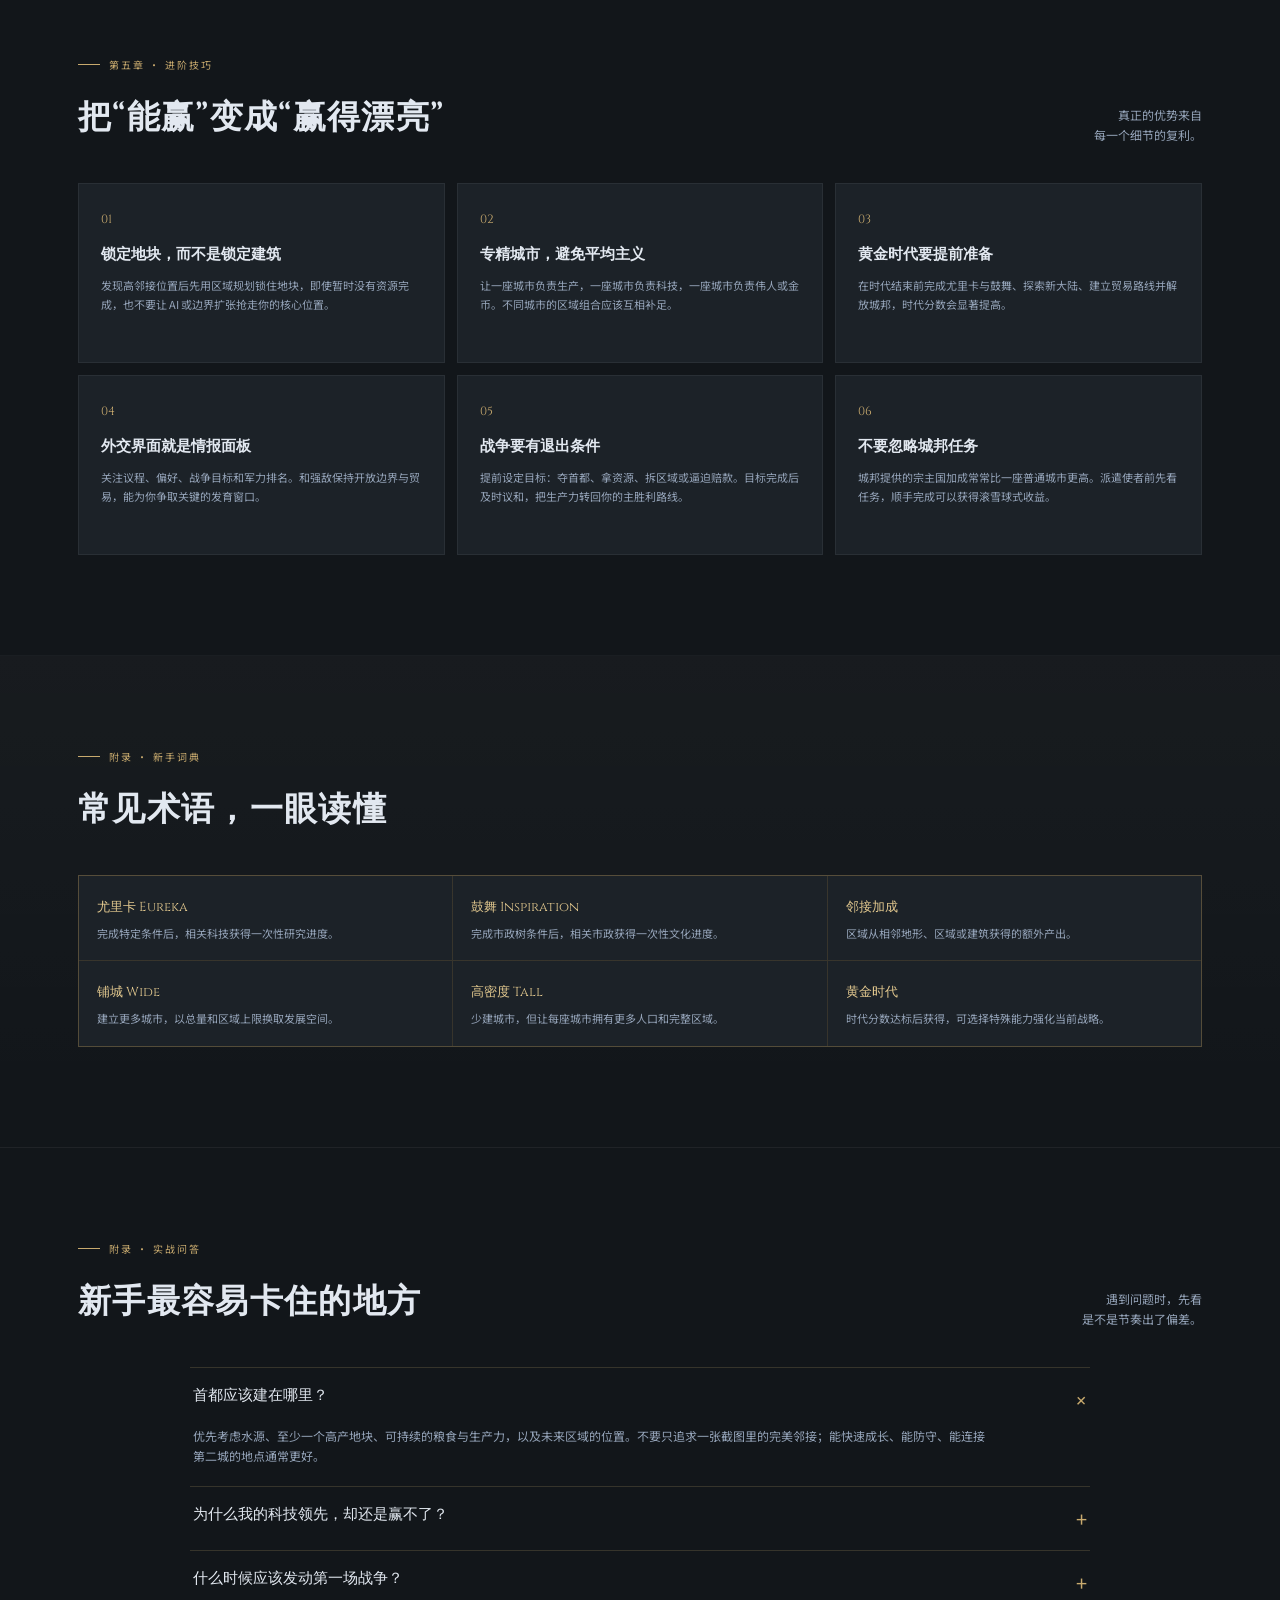
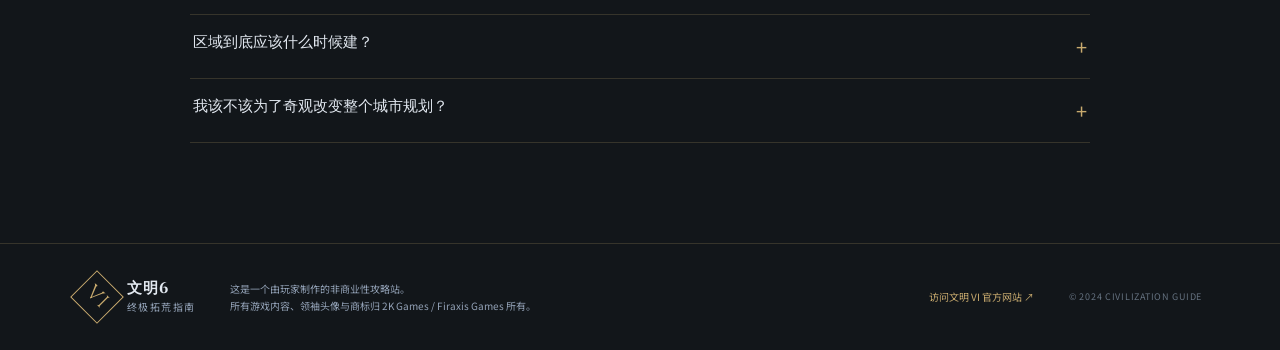
==== commit 318019b0: "Add new pages: basics, leaders, victories and navigation" ====
--- a/index.html
+++ b/index.html
@@ -20,14 +20,11 @@
           </a>
           <button class="menu-toggle" type="button" aria-label="打开导航" aria-expanded="false">☰</button>
           <nav class="main-nav" aria-label="主导航">
-            <a href="#basics">基础概念</a>
-            <a href="#victory">胜利条件</a>
-            <a href="#encyclopedia">百科索引</a>
-            <a class="database-nav" href="#database">资料库</a>
-            <a href="#playbook">实战路线</a>
-            <a href="#leaders">领袖推荐</a>
-            <a href="#roadmap">时代与文明</a>
-            <a href="#advanced">进阶技巧</a>
+            <a href="basics.html">基础玩法</a>
+            <a href="victories.html">胜利路线</a>
+            <a href="leaders.html">领袖百科</a>
+            <a class="database-nav" href="database.html">资料库</a>
+            <a href="playbook.html">实战手册</a>
           </nav>
           <label class="search-box" aria-label="站内搜索">
             <span aria-hidden="true">⌕</span>
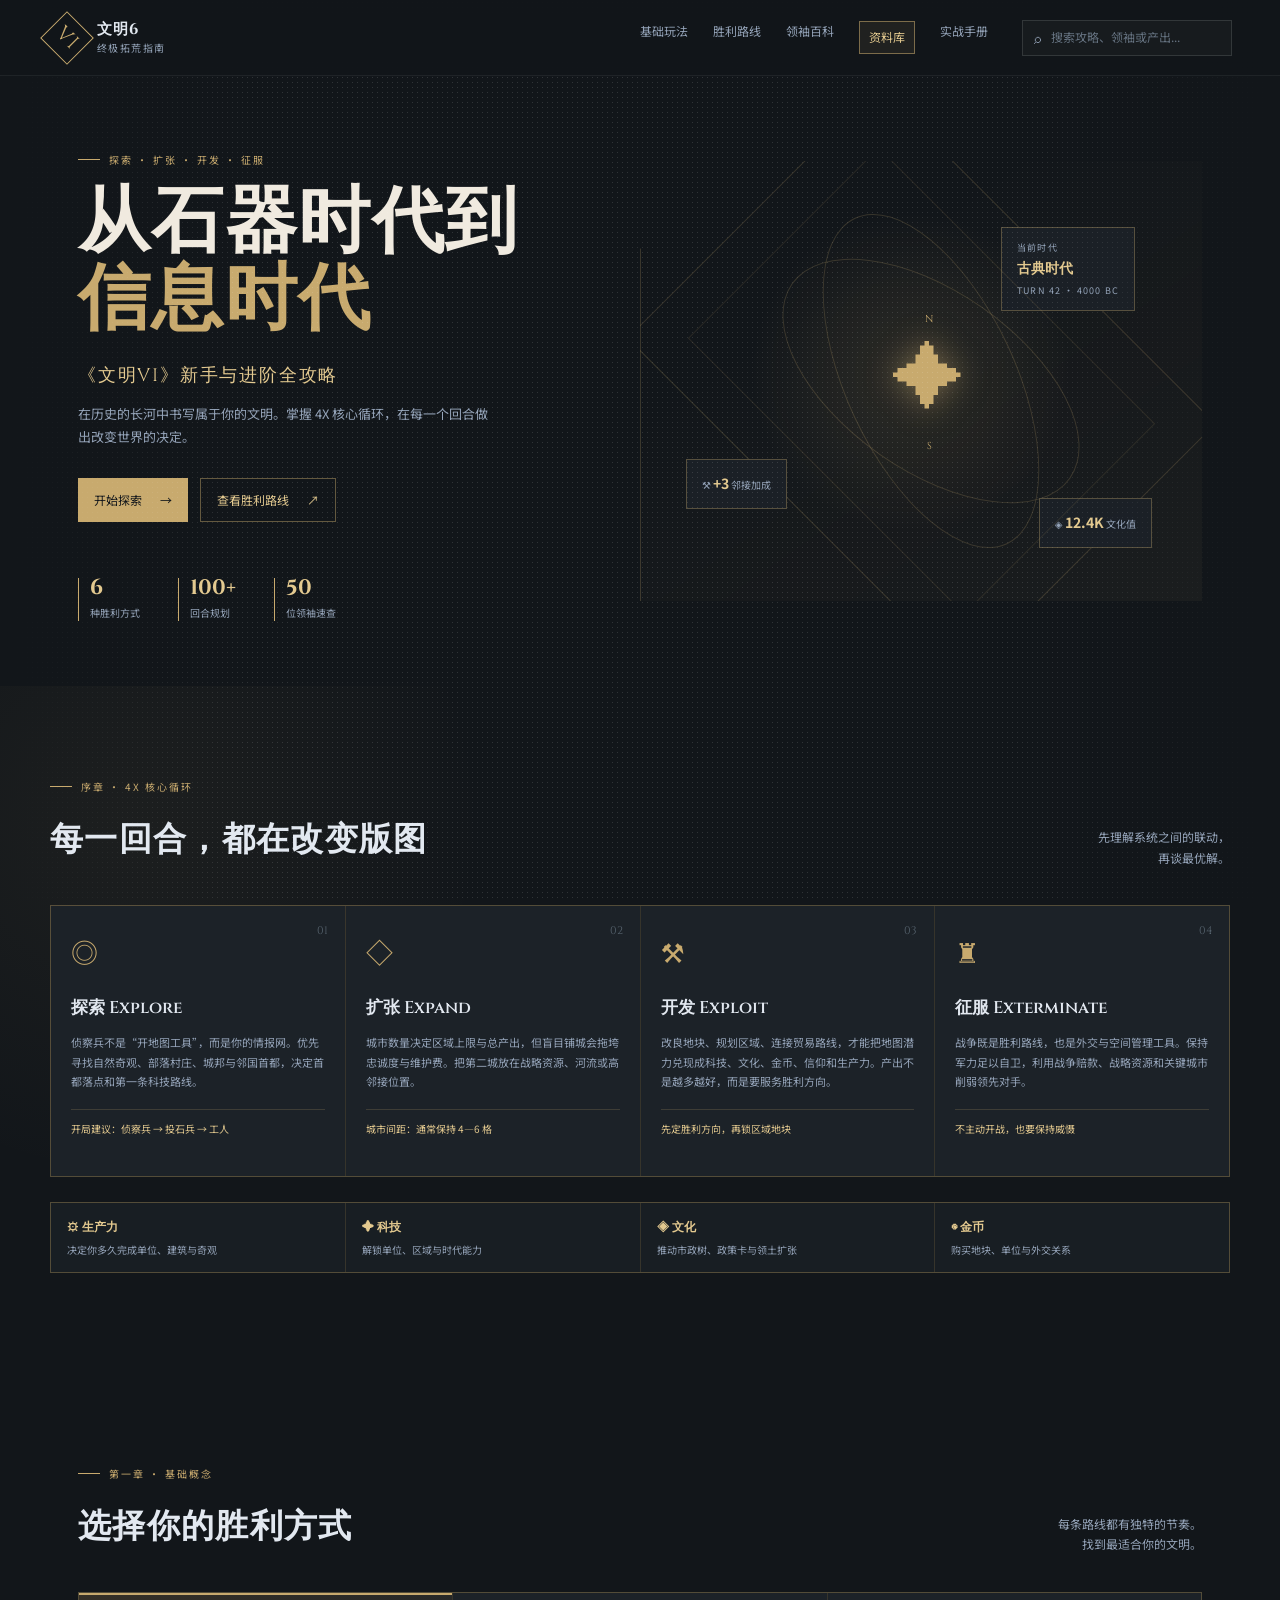
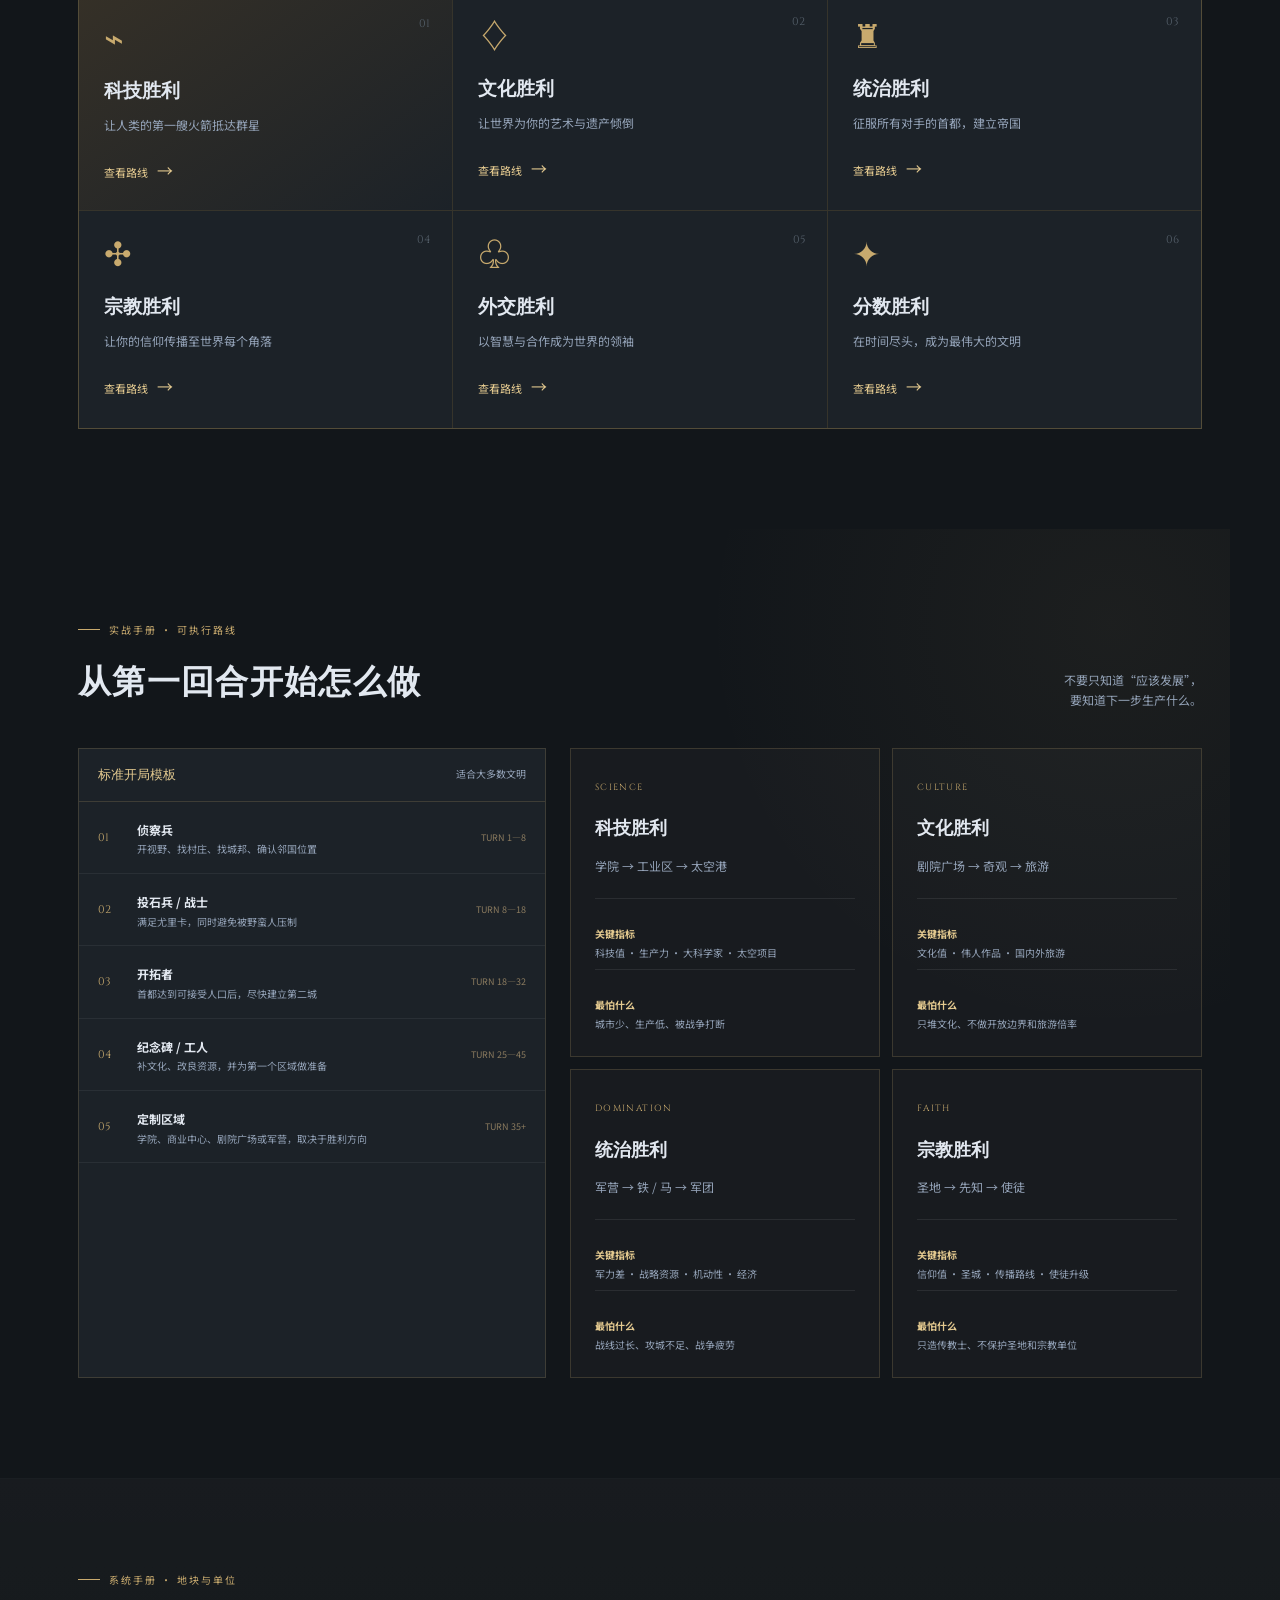
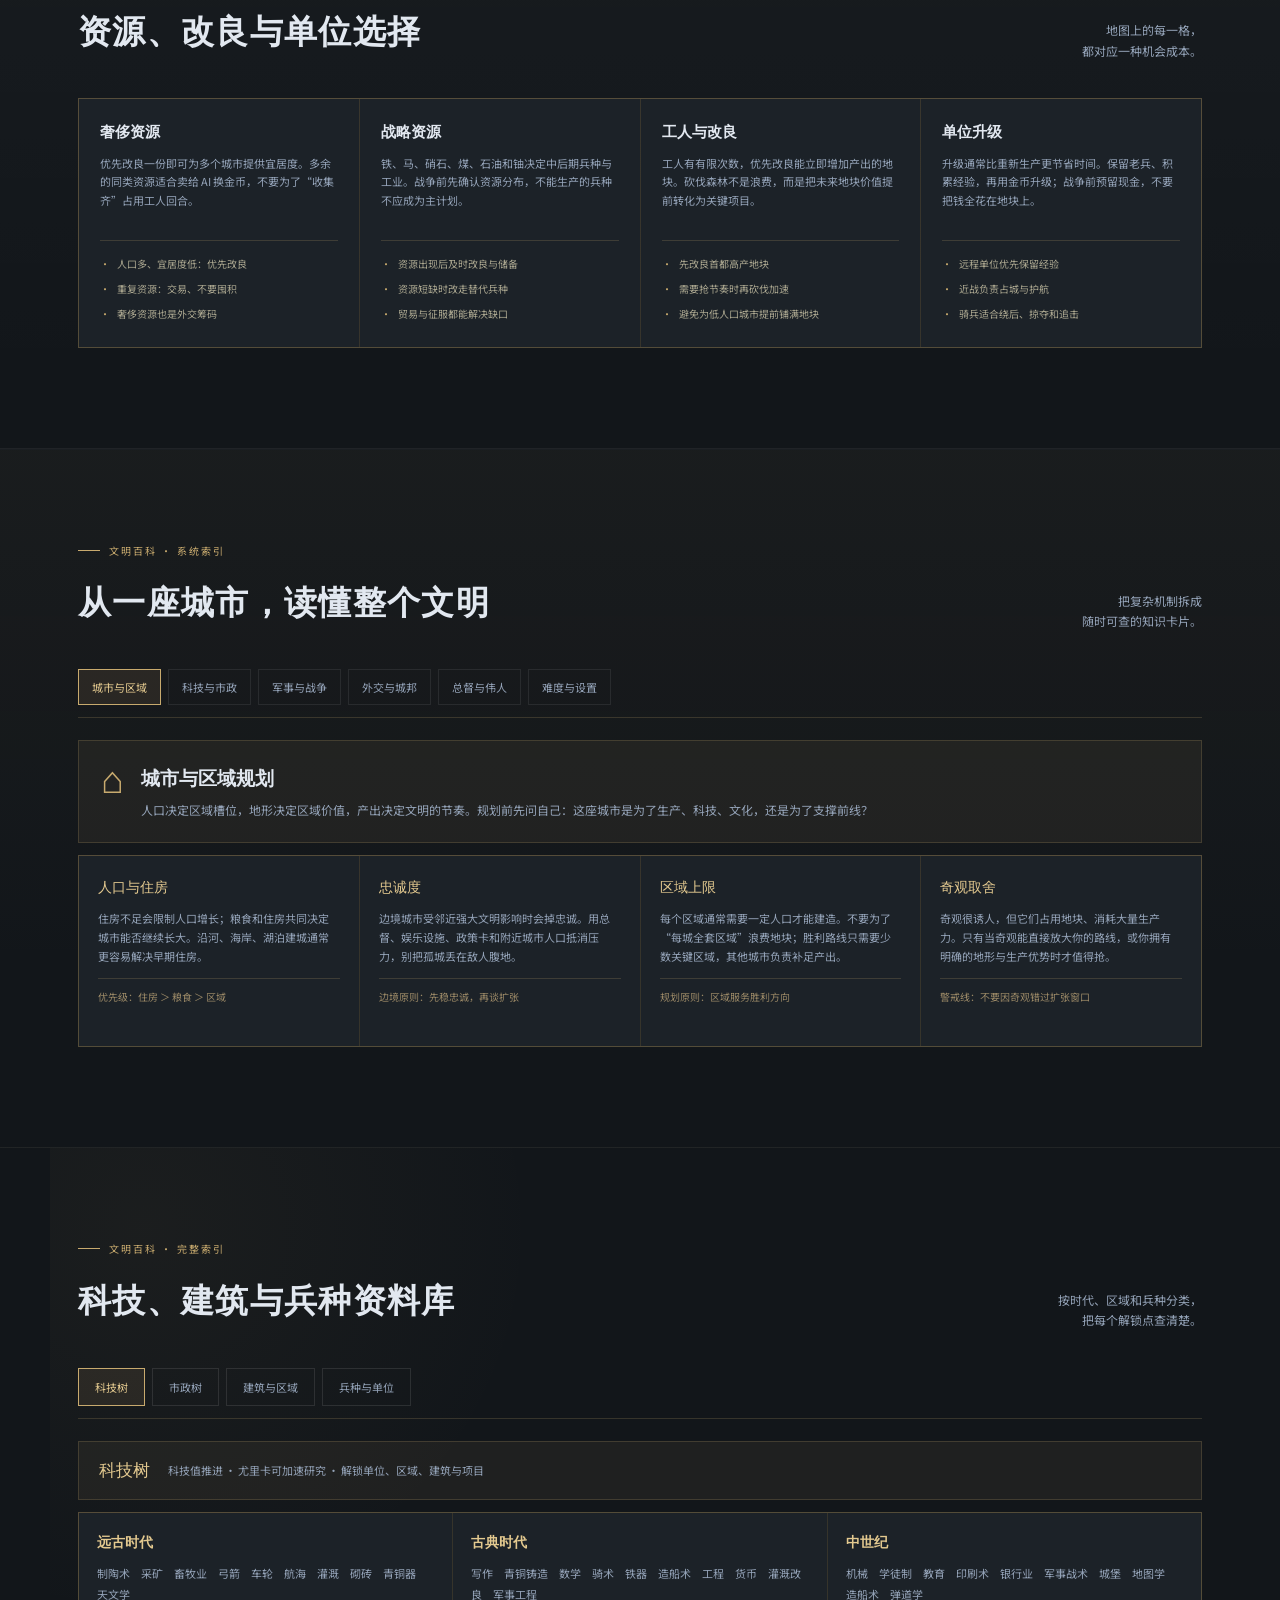
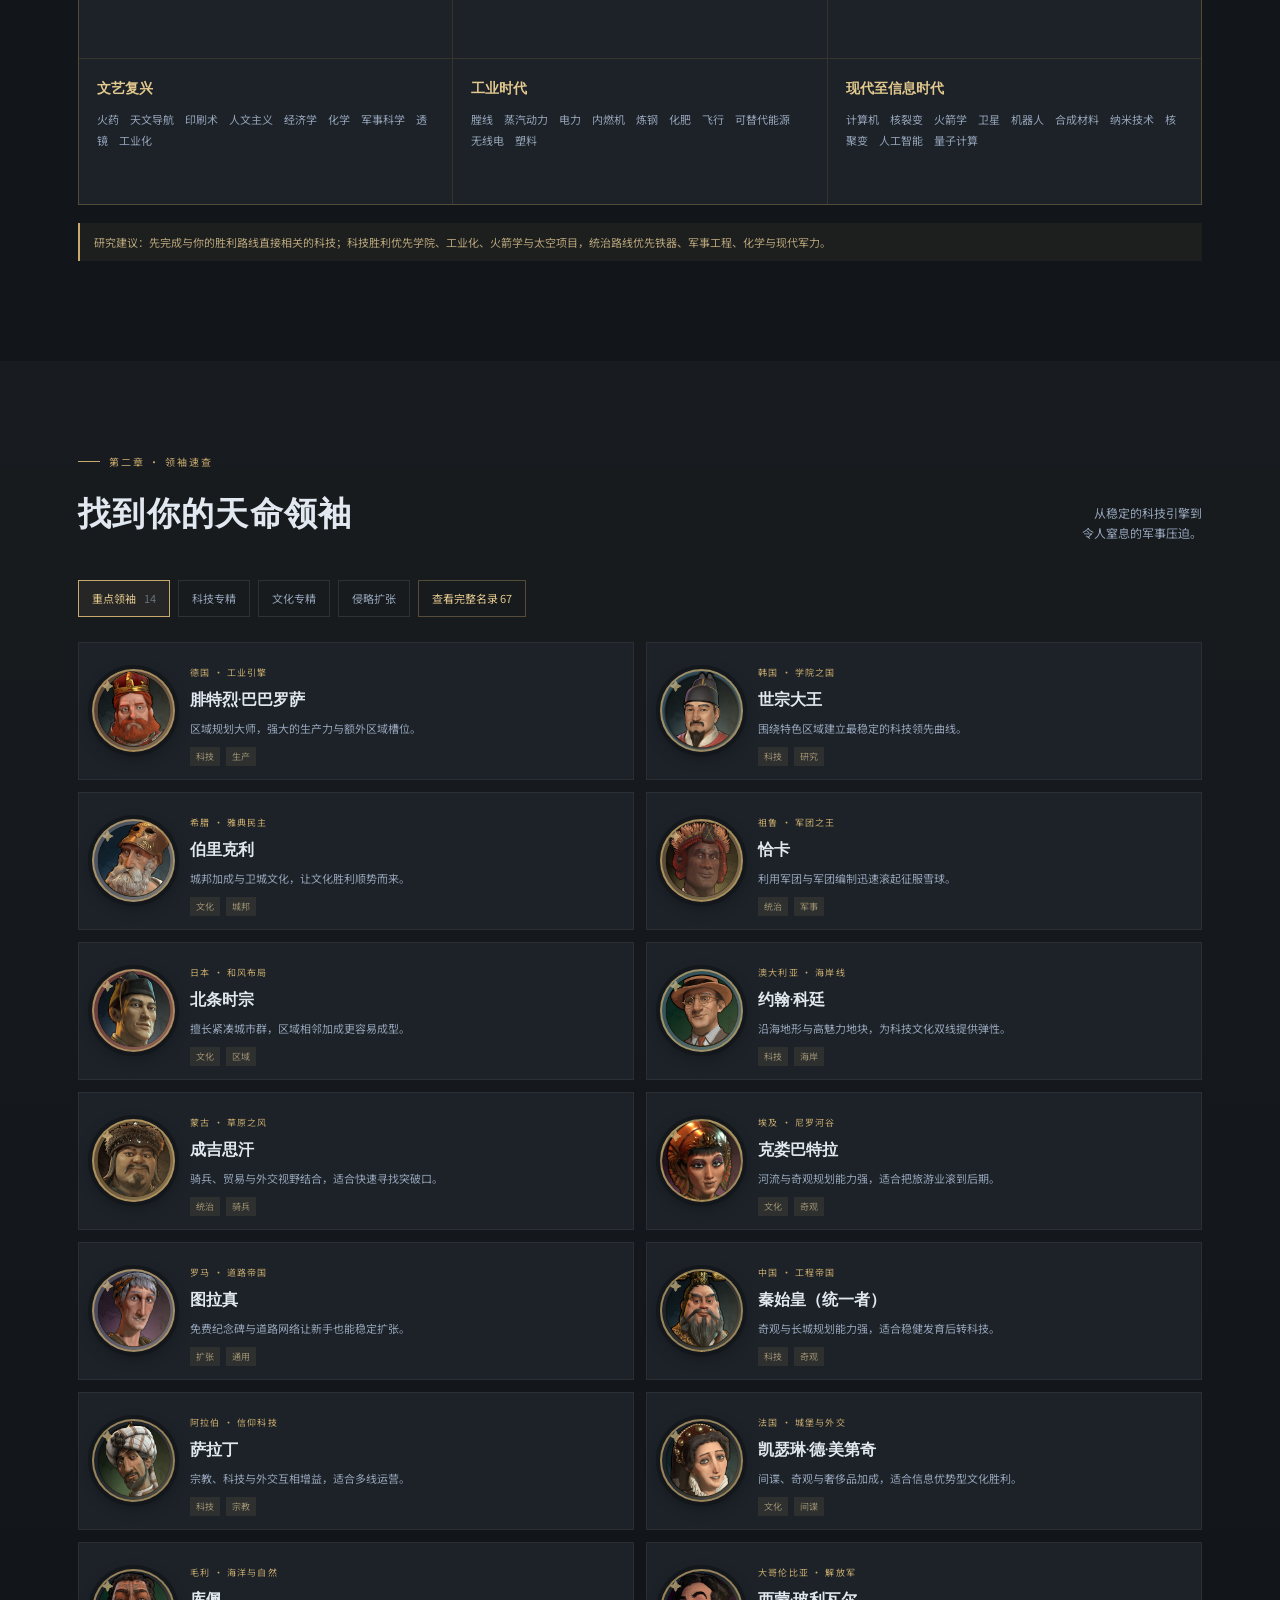
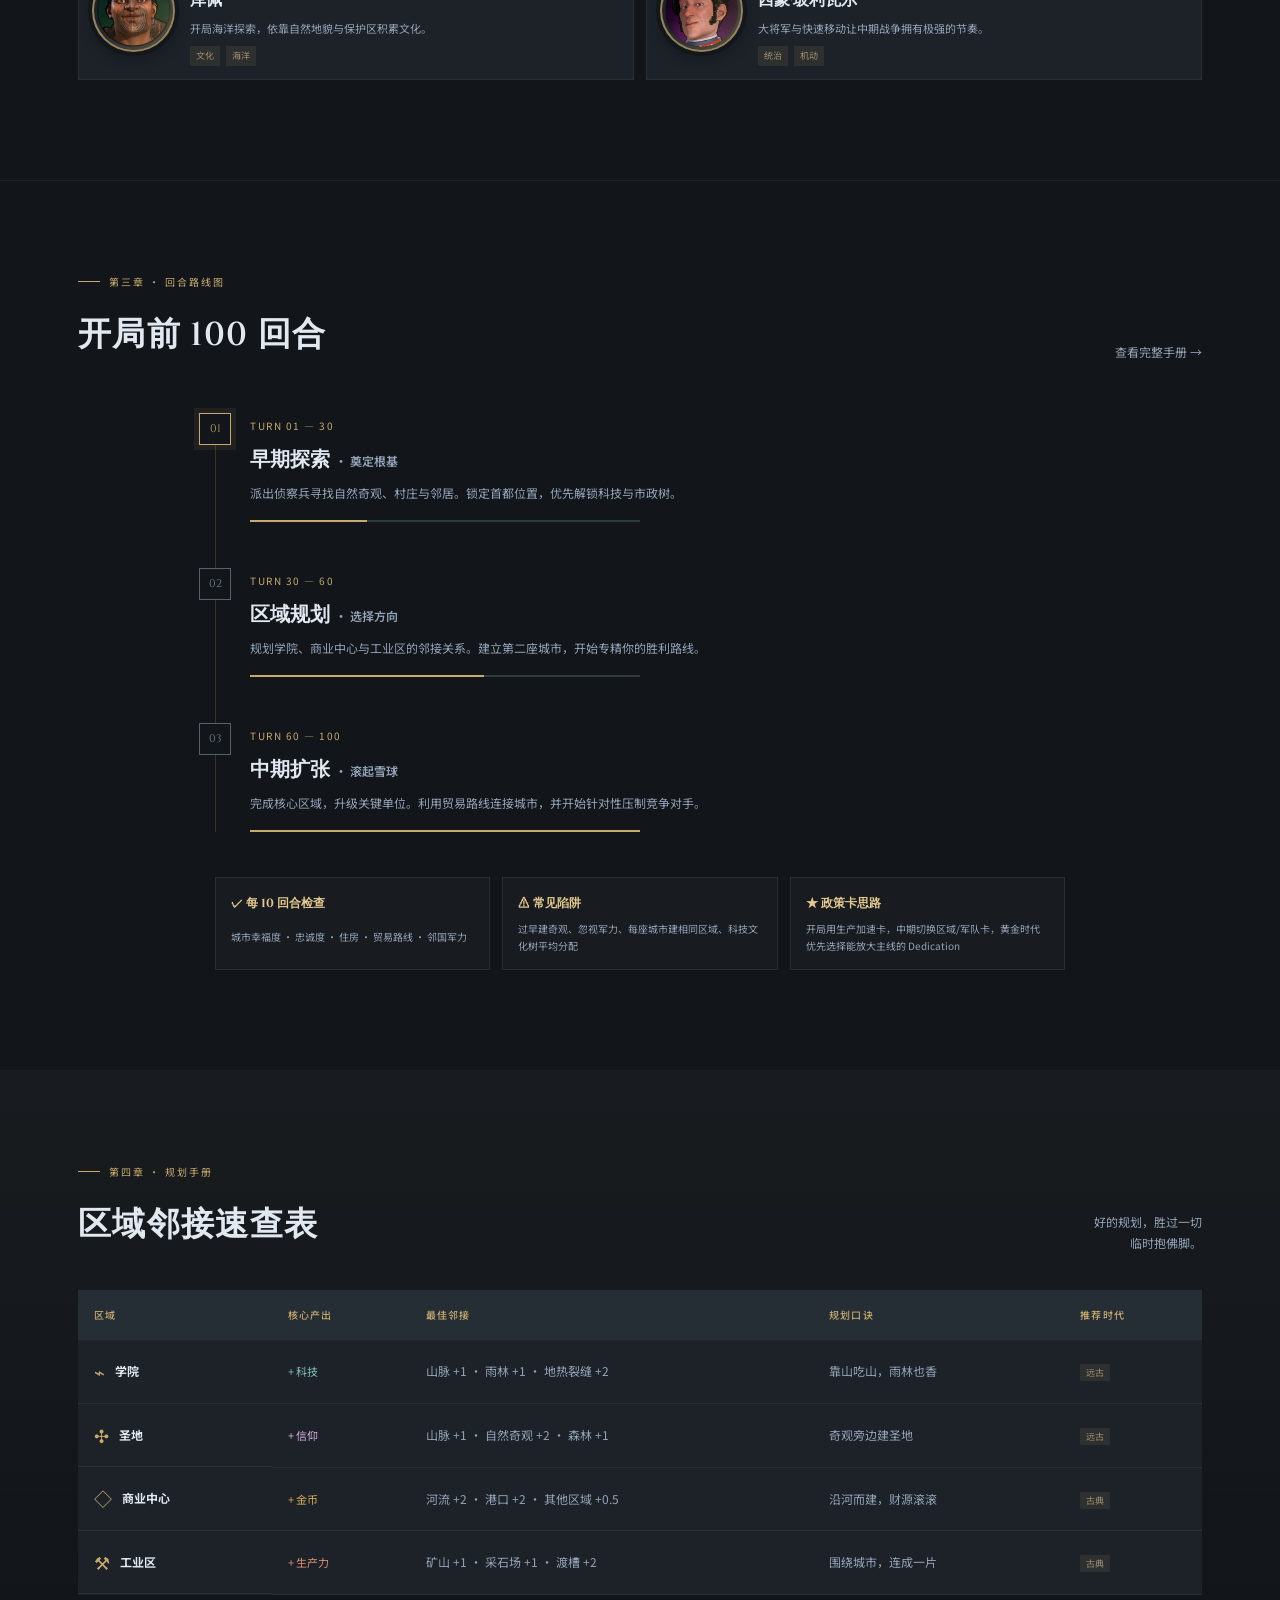
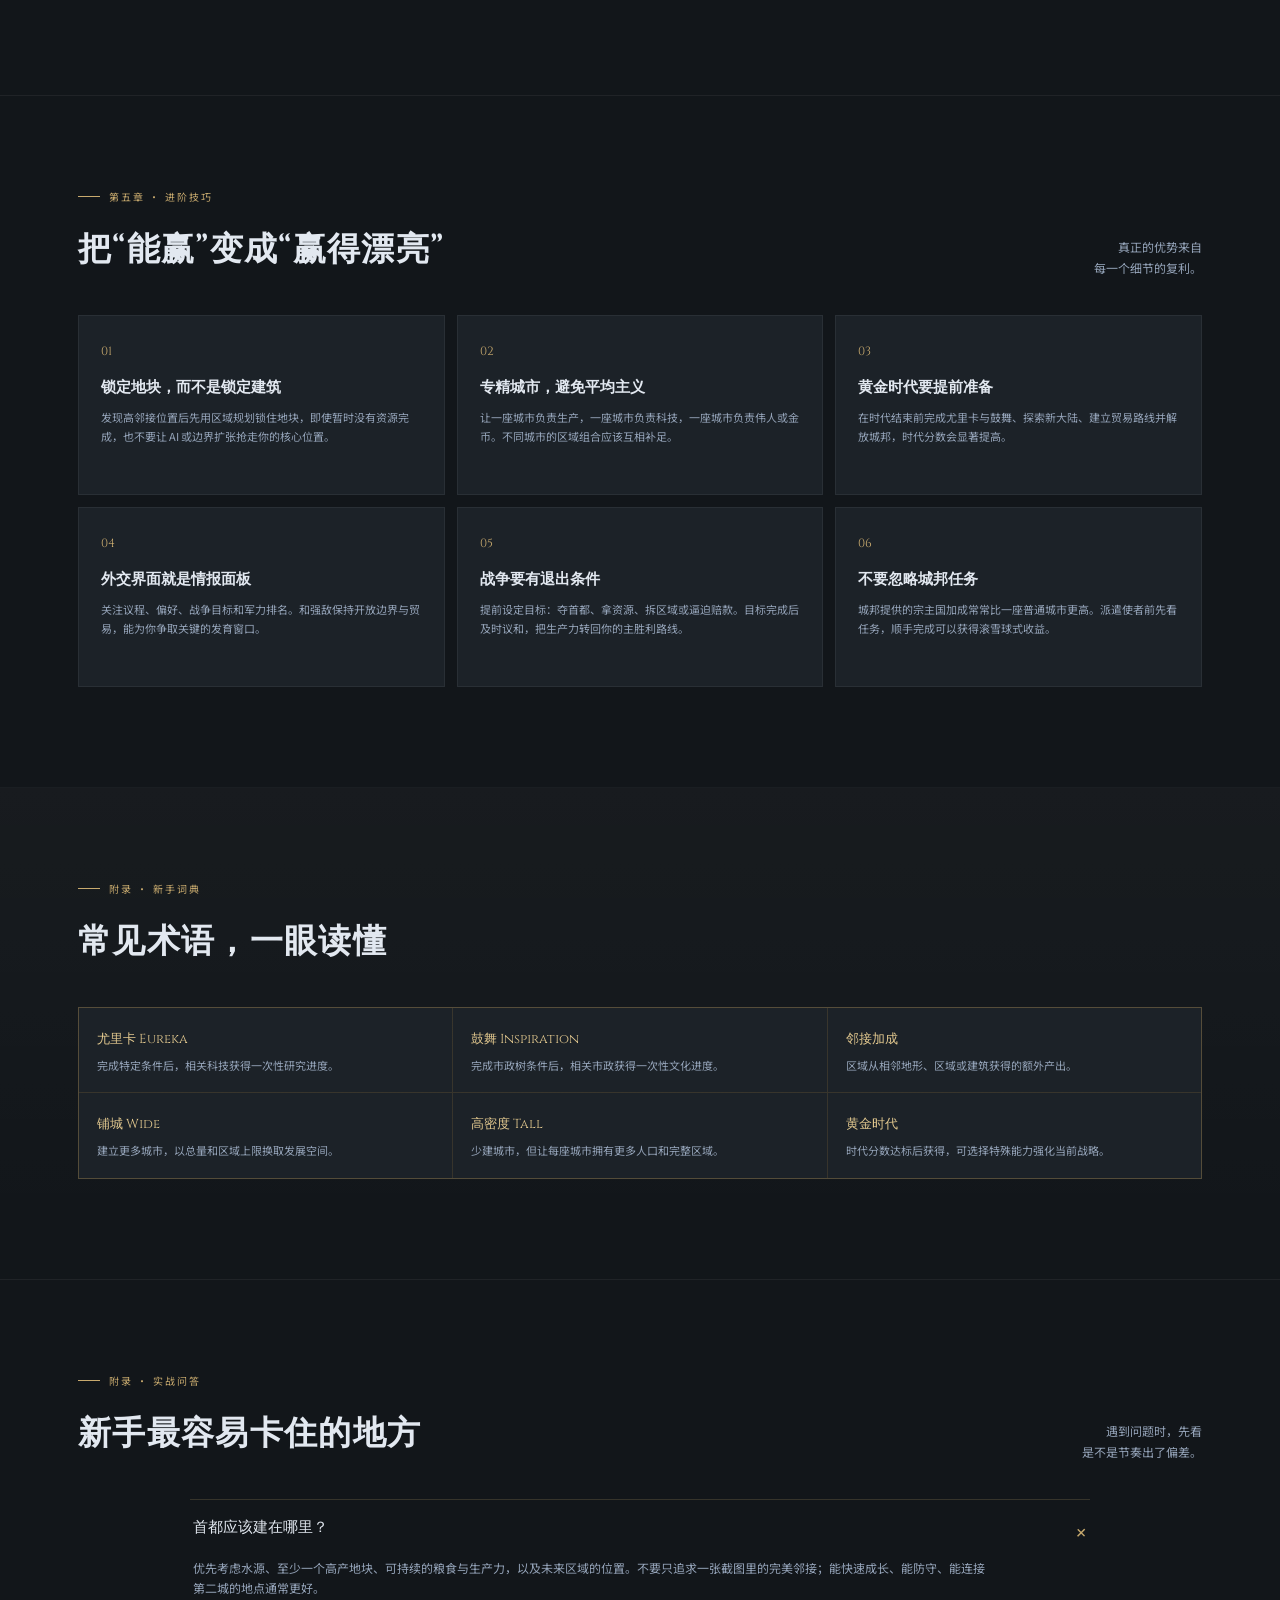
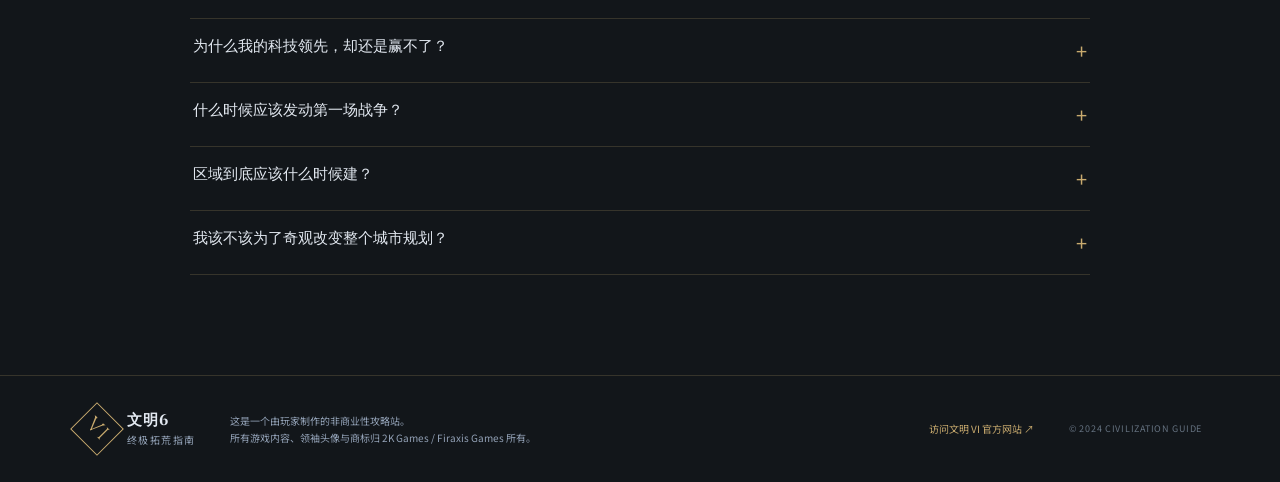
==== commit f6fdc543: "Add README, database and playbook pages with style updates" ====
--- a/index.html
+++ b/index.html
@@ -41,8 +41,8 @@
             <p class="hero-lede">《文明VI》新手与进阶全攻略</p>
             <p class="hero-text">在历史的长河中书写属于你的文明。掌握 4X 核心循环，在每一个回合做出改变世界的决定。</p>
             <div class="hero-actions">
-              <a class="button button-primary" href="#victory">开始探索 <span>→</span></a>
-              <a class="button button-ghost" href="#leaders">查看胜利路线 <span>↗</span></a>
+              <a class="button button-primary" href="basics.html">开始探索 <span>→</span></a>
+              <a class="button button-ghost" href="victories.html">查看胜利路线 <span>↗</span></a>
             </div>
             <div class="hero-stats" aria-label="指南概览">
               <div><strong>6</strong><span>种胜利方式</span></div>
--- a/styles.css
+++ b/styles.css
@@ -27,3 +27,4 @@
 @media (max-width:850px){.directory-grid{grid-template-columns:repeat(2,1fr)}.directory-head{display:block}.directory-head p{margin-top:10px}}
 @media (max-width:620px){.leader-directory{padding:15px}.directory-grid{grid-template-columns:1fr}.directory-grid>div{min-height:unset}.filter-directory{width:100%}}
 .database-section{background:radial-gradient(circle at 8% 10%,rgba(200,170,110,.05),transparent 30%)}.database-tabs{display:flex;gap:7px;flex-wrap:wrap;border-bottom:1px solid var(--line);padding-bottom:12px;margin-bottom:22px}.database-tab{font:11px var(--sans);color:var(--muted);background:none;border:1px solid rgba(255,255,255,.1);padding:10px 16px;cursor:pointer}.database-tab:hover,.database-tab.active{border-color:var(--gold);color:var(--gold-light);background:rgba(200,170,110,.1)}.database-panel{display:none}.database-panel.active{display:block;animation:fade-in .25s ease}.db-summary{display:flex;gap:18px;align-items:center;padding:17px 20px;border:1px solid var(--line);background:rgba(200,170,110,.07);margin-bottom:12px}.db-summary b{font:17px var(--serif);color:var(--gold-light);white-space:nowrap}.db-summary span{font-size:11px;color:var(--muted)}.era-columns{display:grid;grid-template-columns:repeat(3,1fr);gap:1px;background:var(--line);border:1px solid var(--line)}.era-columns>div{background:var(--panel);padding:18px;min-height:145px}.era-columns h3,.catalog-grid h3,.unit-catalog h3{font-size:14px;color:var(--gold-light);margin-bottom:9px}.era-columns p,.catalog-grid p,.unit-catalog p{font-size:11px;color:var(--muted);line-height:1.9;margin:0}.db-tip{border-left:2px solid var(--gold);margin-top:18px;padding:10px 14px;background:rgba(200,170,110,.06);color:#b8a47b;font-size:11px}.catalog-grid{display:grid;grid-template-columns:repeat(3,1fr);gap:1px;background:var(--line);border:1px solid var(--line)}.catalog-grid article{background:var(--panel);padding:18px;min-height:145px}.unit-catalog{display:grid;grid-template-columns:repeat(4,1fr);gap:1px;background:var(--line);border:1px solid var(--line)}.unit-catalog article{background:var(--panel);padding:18px;min-height:175px}.unit-catalog small{display:block;border-top:1px solid var(--line);margin-top:11px;padding-top:9px;color:#988660;font-size:10px;line-height:1.7}.database-section+.section{border-top:0}@media (max-width:850px){.era-columns{grid-template-columns:repeat(2,1fr)}.catalog-grid{grid-template-columns:repeat(2,1fr)}.unit-catalog{grid-template-columns:repeat(2,1fr)}}@media (max-width:620px){.database-tabs{display:grid;grid-template-columns:repeat(2,1fr)}.database-tab{width:100%}.db-summary{display:block}.db-summary span{display:block;margin-top:6px}.era-columns,.catalog-grid,.unit-catalog{grid-template-columns:1fr}.era-columns>div,.catalog-grid article,.unit-catalog article{min-height:unset}}
+.page-hero{padding-top:100px;padding-bottom:80px;min-height:360px;display:flex;flex-direction:column;justify-content:center}.page-hero h1{font-size:clamp(42px,6vw,76px);margin:0 0 20px}.page-hero h1 em{color:var(--gold);font-style:normal}.page-hero>p:last-child{max-width:650px;color:var(--muted);font-size:13px;line-height:2}.main-nav a.current{color:var(--gold-light)}.timeline-grid,.route-grid,.advice-grid{display:grid;grid-template-columns:repeat(4,1fr);gap:12px}.timeline-card,.route-card,.advice-grid article{padding:24px;border:1px solid var(--line);background:rgba(255,255,255,.025);min-height:190px}.timeline-card span,.route-code{color:var(--gold);font-size:10px;letter-spacing:.14em}.timeline-card h3,.route-card h3,.advice-grid h3{margin:18px 0 10px}.timeline-card p,.route-card p,.advice-grid p{color:var(--muted);font-size:12px;line-height:1.9}.route-card{min-height:230px}.route-card b{display:block;color:var(--gold-light);font-size:10px;line-height:1.7;margin-top:18px}.advice-grid{grid-template-columns:repeat(2,1fr)}.advice-grid article{min-height:150px}@media(max-width:760px){.timeline-grid,.route-grid{grid-template-columns:repeat(2,1fr)}}@media(max-width:520px){.page-hero{padding-top:70px;padding-bottom:55px;min-height:300px}.timeline-grid,.route-grid,.advice-grid{grid-template-columns:1fr}.timeline-card,.route-card{min-height:0}}
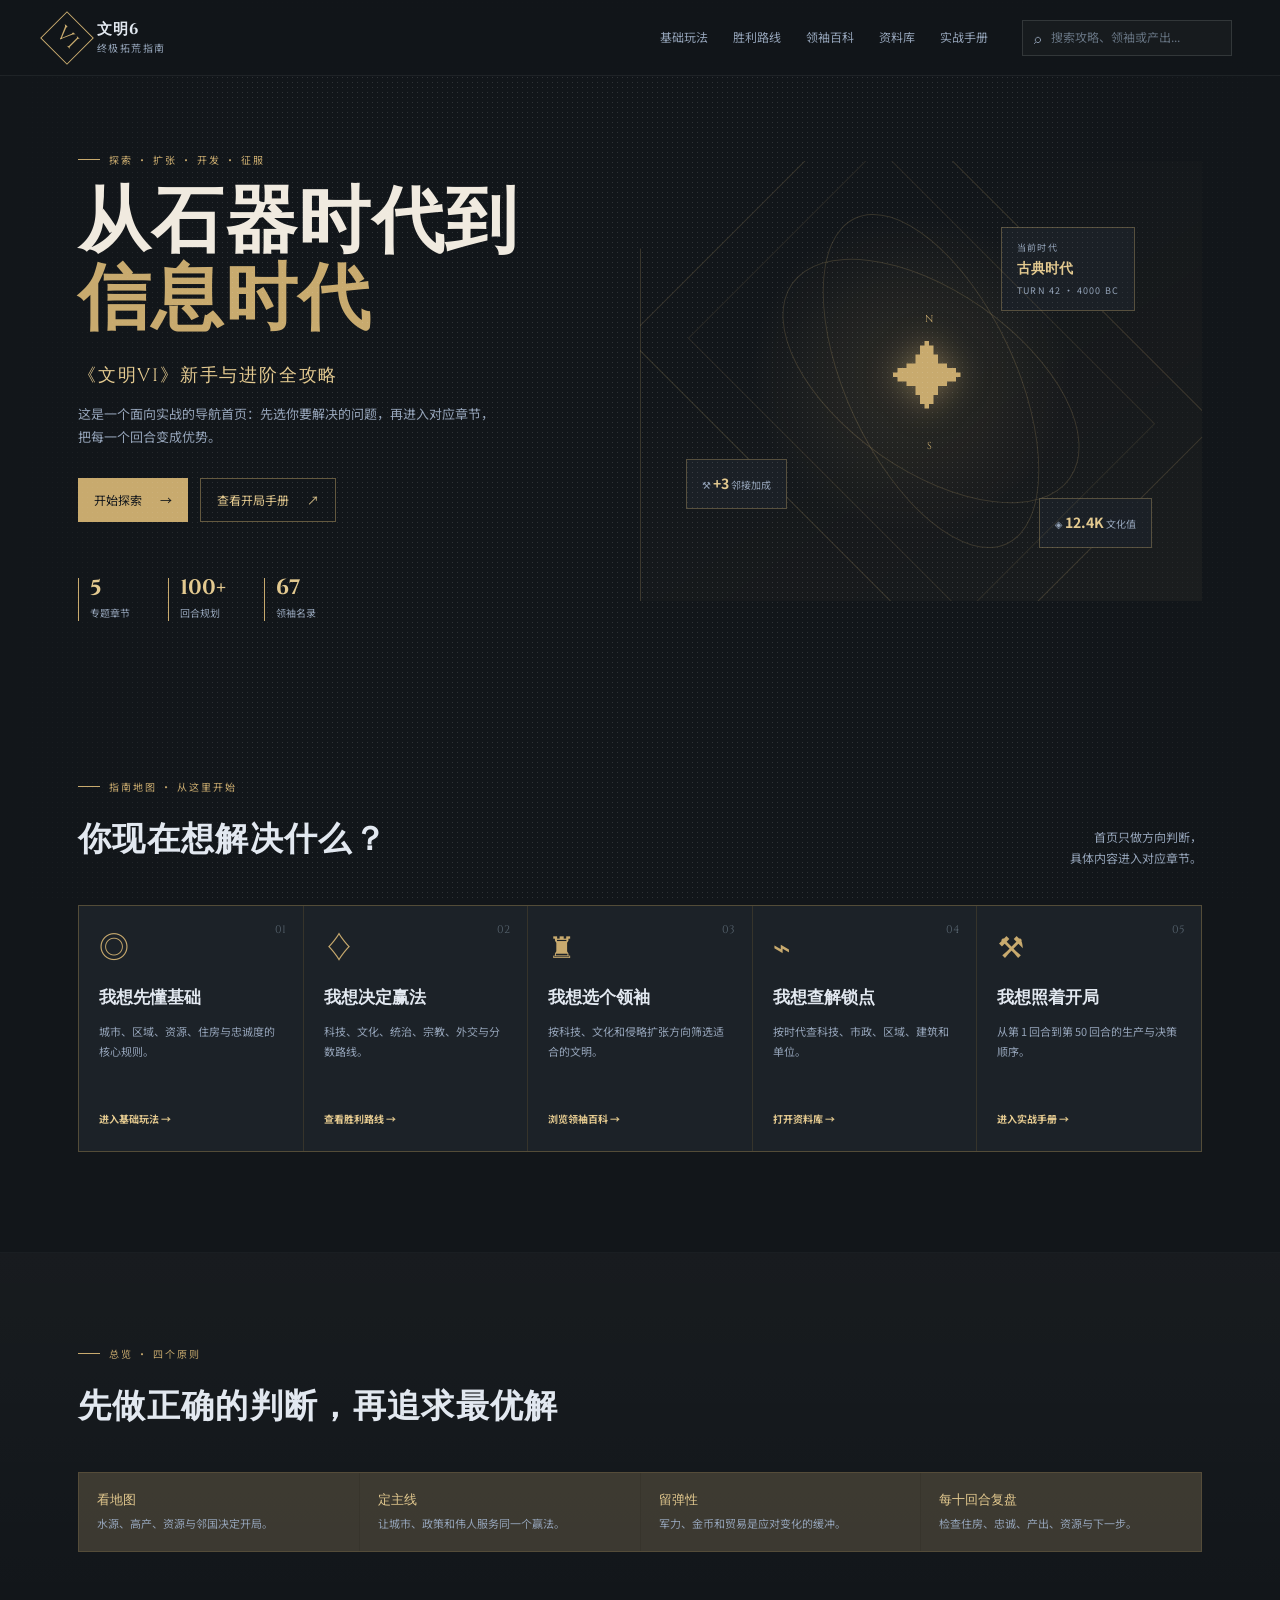
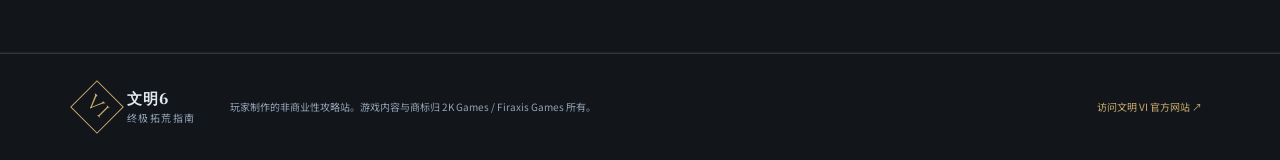
==== commit 5f84c5a5: "Update index and styles" ====
--- a/index.html
+++ b/index.html
@@ -1,197 +1,61 @@
 <!doctype html>
 <html lang="zh-CN">
-  <head>
-    <meta charset="UTF-8" />
-    <meta name="viewport" content="width=device-width, initial-scale=1.0" />
-    <meta name="description" content="文明6终极拓荒指南：从石器时代到信息时代的玩法、胜利路线与领袖百科。" />
-    <title>文明6 · 终极拓荒指南</title>
-    <link rel="preconnect" href="https://fonts.googleapis.com" />
-    <link rel="preconnect" href="https://fonts.gstatic.com" crossorigin />
-    <link href="https://fonts.googleapis.com/css2?family=Cinzel:wght@500;600;700&family=Noto+Sans+SC:wght@400;500;600;700&display=swap" rel="stylesheet" />
-    <link rel="stylesheet" href="styles.css" />
-  </head>
-  <body>
-    <div class="site-shell">
-      <header class="site-header" id="top">
-        <div class="nav-wrap">
-          <a class="brand" href="#top" aria-label="返回顶部">
-            <span class="brand-mark">VI</span>
-            <span><b>文明6</b><small>终极拓荒指南</small></span>
-          </a>
-          <button class="menu-toggle" type="button" aria-label="打开导航" aria-expanded="false">☰</button>
-          <nav class="main-nav" aria-label="主导航">
-            <a href="basics.html">基础玩法</a>
-            <a href="victories.html">胜利路线</a>
-            <a href="leaders.html">领袖百科</a>
-            <a class="database-nav" href="database.html">资料库</a>
-            <a href="playbook.html">实战手册</a>
-          </nav>
-          <label class="search-box" aria-label="站内搜索">
-            <span aria-hidden="true">⌕</span>
-            <input id="site-search" type="search" placeholder="搜索攻略、领袖或产出..." />
-          </label>
+<head>
+  <meta charset="UTF-8">
+  <meta name="viewport" content="width=device-width, initial-scale=1">
+  <meta name="description" content="文明6终极拓荒指南：从开局规划到胜利路线的玩家攻略站。">
+  <title>文明6 · 终极拓荒指南</title>
+  <link rel="preconnect" href="https://fonts.googleapis.com">
+  <link rel="preconnect" href="https://fonts.gstatic.com" crossorigin>
+  <link href="https://fonts.googleapis.com/css2?family=Cinzel:wght@500;600;700&family=Noto+Sans+SC:wght@400;500;600;700&display=swap" rel="stylesheet">
+  <link rel="stylesheet" href="styles.css">
+</head>
+<body>
+  <div class="site-shell">
+    <header class="site-header" id="top">
+      <div class="nav-wrap">
+        <a class="brand" href="#top" aria-label="返回顶部"><span class="brand-mark">VI</span><span><b>文明6</b><small>终极拓荒指南</small></span></a>
+        <button class="menu-toggle" type="button" aria-label="打开导航" aria-expanded="false">☰</button>
+        <nav class="main-nav" aria-label="主导航">
+          <a href="basics.html">基础玩法</a><a href="victories.html">胜利路线</a><a href="leaders.html">领袖百科</a><a href="database.html">资料库</a><a href="playbook.html">实战手册</a>
+        </nav>
+        <label class="search-box" aria-label="站内搜索"><span aria-hidden="true">⌕</span><input id="site-search" type="search" placeholder="搜索攻略、领袖或产出..."></label>
+      </div>
+    </header>
+
+    <main>
+      <section class="hero container" aria-labelledby="hero-title">
+        <div class="hero-copy">
+          <p class="eyebrow"><span></span> 探索 · 扩张 · 开发 · 征服</p>
+          <h1 id="hero-title">从石器时代到<br><em>信息时代</em></h1>
+          <p class="hero-lede">《文明VI》新手与进阶全攻略</p>
+          <p class="hero-text">这是一个面向实战的导航首页：先选你要解决的问题，再进入对应章节，把每一个回合变成优势。</p>
+          <div class="hero-actions"><a class="button button-primary" href="basics.html">开始探索 <span>→</span></a><a class="button button-ghost" href="playbook.html">查看开局手册 <span>↗</span></a></div>
+          <div class="hero-stats" aria-label="指南概览"><div><strong>5</strong><span>专题章节</span></div><div><strong>100+</strong><span>回合规划</span></div><div><strong>67</strong><span>领袖名录</span></div></div>
         </div>
-      </header>
+        <div class="hero-art" aria-label="文明时代视觉装饰"><div class="orbital orbital-one"></div><div class="orbital orbital-two"></div><div class="compass"><span>N</span><i>✦</i><span>S</span></div><div class="era-card"><span>当前时代</span><b>古典时代</b><small>TURN 42 · 4000 BC</small></div><div class="stat-pill pill-one">⚒ <b>+3</b> 邻接加成</div><div class="stat-pill pill-two">◈ <b>12.4K</b> 文化值</div></div>
+      </section>
 
-      <main>
-        <section class="hero container" aria-labelledby="hero-title">
-          <div class="hero-copy">
-            <p class="eyebrow"><span></span> 探索 · 扩张 · 开发 · 征服</p>
-            <h1 id="hero-title">从石器时代到<br /><em>信息时代</em></h1>
-            <p class="hero-lede">《文明VI》新手与进阶全攻略</p>
-            <p class="hero-text">在历史的长河中书写属于你的文明。掌握 4X 核心循环，在每一个回合做出改变世界的决定。</p>
-            <div class="hero-actions">
-              <a class="button button-primary" href="basics.html">开始探索 <span>→</span></a>
-              <a class="button button-ghost" href="victories.html">查看胜利路线 <span>↗</span></a>
-            </div>
-            <div class="hero-stats" aria-label="指南概览">
-              <div><strong>6</strong><span>种胜利方式</span></div>
-              <div><strong>100+</strong><span>回合规划</span></div>
-              <div><strong>50</strong><span>位领袖速查</span></div>
-            </div>
-          </div>
-          <div class="hero-art" aria-label="文明时代视觉装饰">
-            <div class="orbital orbital-one"></div><div class="orbital orbital-two"></div>
-            <div class="compass"><span>N</span><i>✦</i><span>S</span></div>
-            <div class="era-card"><span>当前时代</span><b>古典时代</b><small>TURN 42 · 4000 BC</small></div>
-            <div class="stat-pill pill-one">⚒ <b>+3</b> 邻接加成</div>
-            <div class="stat-pill pill-two">◈ <b>12.4K</b> 文化值</div>
-          </div>
-        </section>
+      <section class="section container home-map" aria-labelledby="map-title">
+        <div class="section-heading"><div><p class="eyebrow"><span></span> 指南地图 · 从这里开始</p><h2 id="map-title">你现在想解决什么？</h2></div><p>首页只做方向判断，<br>具体内容进入对应章节。</p></div>
+        <div class="home-entry-grid">
+          <a class="home-entry" href="basics.html"><span class="entry-no">01</span><span class="entry-icon">◎</span><h3>我想先懂基础</h3><p>城市、区域、资源、住房与忠诚度的核心规则。</p><b>进入基础玩法 →</b></a>
+          <a class="home-entry" href="victories.html"><span class="entry-no">02</span><span class="entry-icon">♢</span><h3>我想决定赢法</h3><p>科技、文化、统治、宗教、外交与分数路线。</p><b>查看胜利路线 →</b></a>
+          <a class="home-entry" href="leaders.html"><span class="entry-no">03</span><span class="entry-icon">♜</span><h3>我想选个领袖</h3><p>按科技、文化和侵略扩张方向筛选适合的文明。</p><b>浏览领袖百科 →</b></a>
+          <a class="home-entry" href="database.html"><span class="entry-no">04</span><span class="entry-icon">⌁</span><h3>我想查解锁点</h3><p>按时代查科技、市政、区域、建筑和单位。</p><b>打开资料库 →</b></a>
+          <a class="home-entry" href="playbook.html"><span class="entry-no">05</span><span class="entry-icon">⚒</span><h3>我想照着开局</h3><p>从第 1 回合到第 50 回合的生产与决策顺序。</p><b>进入实战手册 →</b></a>
+        </div>
+      </section>
 
-        <section class="section basics-section" id="basics" aria-labelledby="basics-title">
-          <div class="section-heading"><div><p class="eyebrow"><span></span> 序章 · 4X 核心循环</p><h2 id="basics-title">每一回合，都在改变版图</h2></div><p>先理解系统之间的联动，<br />再谈最优解。</p></div>
-          <div class="basics-grid">
-            <article class="basic-card"><span class="basic-no">01</span><div class="basic-icon">◎</div><h3>探索 Explore</h3><p>侦察兵不是“开地图工具”，而是你的情报网。优先寻找自然奇观、部落村庄、城邦与邻国首都，决定首都落点和第一条科技路线。</p><div class="tip-line">开局建议：侦察兵 → 投石兵 → 工人</div></article>
-            <article class="basic-card"><span class="basic-no">02</span><div class="basic-icon">◇</div><h3>扩张 Expand</h3><p>城市数量决定区域上限与总产出，但盲目铺城会拖垮忠诚度与维护费。把第二城放在战略资源、河流或高邻接位置。</p><div class="tip-line">城市间距：通常保持 4—6 格</div></article>
-            <article class="basic-card"><span class="basic-no">03</span><div class="basic-icon">⚒</div><h3>开发 Exploit</h3><p>改良地块、规划区域、连接贸易路线，才能把地图潜力兑现成科技、文化、金币、信仰和生产力。产出不是越多越好，而是要服务胜利方向。</p><div class="tip-line">先定胜利方向，再锁区域地块</div></article>
-            <article class="basic-card"><span class="basic-no">04</span><div class="basic-icon">♜</div><h3>征服 Exterminate</h3><p>战争既是胜利路线，也是外交与空间管理工具。保持军力足以自卫，利用战争赔款、战略资源和关键城市削弱领先对手。</p><div class="tip-line">不主动开战，也要保持威慑</div></article>
-          </div>
-          <div class="resource-strip"><div><b>⚙ 生产力</b><span>决定你多久完成单位、建筑与奇观</span></div><div><b>✦ 科技</b><span>解锁单位、区域与时代能力</span></div><div><b>◈ 文化</b><span>推动市政树、政策卡与领土扩张</span></div><div><b>◉ 金币</b><span>购买地块、单位与外交关系</span></div></div>
-        </section>
+      <section class="section tinted home-principles" aria-labelledby="principles-title">
+        <div class="container"><div class="section-heading"><div><p class="eyebrow"><span></span> 总览 · 四个原则</p><h2 id="principles-title">先做正确的判断，再追求最优解</h2></div></div>
+          <div class="principle-strip"><div><b>看地图</b><span>水源、高产、资源与邻国决定开局。</span></div><div><b>定主线</b><span>让城市、政策和伟人服务同一个赢法。</span></div><div><b>留弹性</b><span>军力、金币和贸易是应对变化的缓冲。</span></div><div><b>每十回合复盘</b><span>检查住房、忠诚、产出、资源与下一步。</span></div></div>
+        </div>
+      </section>
+    </main>
 
-        <section class="section container" id="victory" aria-labelledby="victory-title">
-          <div class="section-heading"><div><p class="eyebrow"><span></span> 第一章 · 基础概念</p><h2 id="victory-title">选择你的胜利方式</h2></div><p>每条路线都有独特的节奏。<br />找到最适合你的文明。</p></div>
-          <div class="victory-grid">
-            <article class="victory-card featured" data-victory="science" tabindex="0"><span class="card-number">01</span><div class="card-icon">⌁</div><h3>科技胜利</h3><p>让人类的第一艘火箭抵达群星</p><button class="text-button" type="button">查看路线 <span>→</span></button></article>
-            <article class="victory-card" data-victory="culture" tabindex="0"><span class="card-number">02</span><div class="card-icon">♢</div><h3>文化胜利</h3><p>让世界为你的艺术与遗产倾倒</p><button class="text-button" type="button">查看路线 <span>→</span></button></article>
-            <article class="victory-card" data-victory="domination" tabindex="0"><span class="card-number">03</span><div class="card-icon">♜</div><h3>统治胜利</h3><p>征服所有对手的首都，建立帝国</p><button class="text-button" type="button">查看路线 <span>→</span></button></article>
-            <article class="victory-card" data-victory="religion" tabindex="0"><span class="card-number">04</span><div class="card-icon">✣</div><h3>宗教胜利</h3><p>让你的信仰传播至世界每个角落</p><button class="text-button" type="button">查看路线 <span>→</span></button></article>
-            <article class="victory-card" data-victory="diplomatic" tabindex="0"><span class="card-number">05</span><div class="card-icon">♧</div><h3>外交胜利</h3><p>以智慧与合作成为世界的领袖</p><button class="text-button" type="button">查看路线 <span>→</span></button></article>
-            <article class="victory-card" data-victory="score" tabindex="0"><span class="card-number">06</span><div class="card-icon">✦</div><h3>分数胜利</h3><p>在时间尽头，成为最伟大的文明</p><button class="text-button" type="button">查看路线 <span>→</span></button></article>
-          </div>
-        </section>
-
-        <section class="section container playbook-section" id="playbook" aria-labelledby="playbook-title">
-          <div class="section-heading"><div><p class="eyebrow"><span></span> 实战手册 · 可执行路线</p><h2 id="playbook-title">从第一回合开始怎么做</h2></div><p>不要只知道“应该发展”，<br />要知道下一步生产什么。</p></div>
-          <div class="playbook-layout">
-            <div class="build-order"><div class="build-order-head"><span>标准开局模板</span><b>适合大多数文明</b></div><ol><li><span>01</span><div><b>侦察兵</b><small>开视野、找村庄、找城邦、确认邻国位置</small></div><em>TURN 1—8</em></li><li><span>02</span><div><b>投石兵 / 战士</b><small>满足尤里卡，同时避免被野蛮人压制</small></div><em>TURN 8—18</em></li><li><span>03</span><div><b>开拓者</b><small>首都达到可接受人口后，尽快建立第二城</small></div><em>TURN 18—32</em></li><li><span>04</span><div><b>纪念碑 / 工人</b><small>补文化、改良资源，并为第一个区域做准备</small></div><em>TURN 25—45</em></li><li><span>05</span><div><b>定制区域</b><small>学院、商业中心、剧院广场或军营，取决于胜利方向</small></div><em>TURN 35+</em></li></ol></div>
-            <div class="route-matrix"><div class="route-card route-science"><span>SCIENCE</span><h3>科技胜利</h3><p>学院 → 工业区 → 太空港</p><div><b>关键指标</b><small>科技值 · 生产力 · 大科学家 · 太空项目</small></div><div><b>最怕什么</b><small>城市少、生产低、被战争打断</small></div></div><div class="route-card route-culture"><span>CULTURE</span><h3>文化胜利</h3><p>剧院广场 → 奇观 → 旅游</p><div><b>关键指标</b><small>文化值 · 伟人作品 · 国内外旅游</small></div><div><b>最怕什么</b><small>只堆文化、不做开放边界和旅游倍率</small></div></div><div class="route-card route-domination"><span>DOMINATION</span><h3>统治胜利</h3><p>军营 → 铁 / 马 → 军团</p><div><b>关键指标</b><small>军力差 · 战略资源 · 机动性 · 经济</small></div><div><b>最怕什么</b><small>战线过长、攻城不足、战争疲劳</small></div></div><div class="route-card route-faith"><span>FAITH</span><h3>宗教胜利</h3><p>圣地 → 先知 → 使徒</p><div><b>关键指标</b><small>信仰值 · 圣城 · 传播路线 · 使徒升级</small></div><div><b>最怕什么</b><small>只造传教士、不保护圣地和宗教单位</small></div></div></div>
-          </div>
-        </section>
-
-        <section class="section tinted resource-section" aria-labelledby="resource-title"><div class="container"><div class="section-heading"><div><p class="eyebrow"><span></span> 系统手册 · 地块与单位</p><h2 id="resource-title">资源、改良与单位选择</h2></div><p>地图上的每一格，<br />都对应一种机会成本。</p></div><div class="resource-guide"><div class="resource-column"><h3>奢侈资源</h3><p>优先改良一份即可为多个城市提供宜居度。多余的同类资源适合卖给 AI 换金币，不要为了“收集齐”占用工人回合。</p><ul><li>人口多、宜居度低：优先改良</li><li>重复资源：交易、不要囤积</li><li>奢侈资源也是外交筹码</li></ul></div><div class="resource-column"><h3>战略资源</h3><p>铁、马、硝石、煤、石油和铀决定中后期兵种与工业。战争前先确认资源分布，不能生产的兵种不应成为主计划。</p><ul><li>资源出现后及时改良与储备</li><li>资源短缺时改走替代兵种</li><li>贸易与征服都能解决缺口</li></ul></div><div class="resource-column"><h3>工人与改良</h3><p>工人有有限次数，优先改良能立即增加产出的地块。砍伐森林不是浪费，而是把未来地块价值提前转化为关键项目。</p><ul><li>先改良首都高产地块</li><li>需要抢节奏时再砍伐加速</li><li>避免为低人口城市提前铺满地块</li></ul></div><div class="resource-column"><h3>单位升级</h3><p>升级通常比重新生产更节省时间。保留老兵、积累经验，再用金币升级；战争前预留现金，不要把钱全花在地块上。</p><ul><li>远程单位优先保留经验</li><li>近战负责占城与护航</li><li>骑兵适合绕后、掠夺和追击</li></ul></div></div></div></section>
-
-        <section class="section tinted encyclopedia-section" id="encyclopedia" aria-labelledby="encyclopedia-title">
-          <div class="container">
-            <div class="section-heading"><div><p class="eyebrow"><span></span> 文明百科 · 系统索引</p><h2 id="encyclopedia-title">从一座城市，读懂整个文明</h2></div><p>把复杂机制拆成<br />随时可查的知识卡片。</p></div>
-            <div class="encyclopedia-tabs" role="tablist" aria-label="百科分类">
-              <button class="encyclopedia-tab active" data-tab="city" role="tab" aria-selected="true">城市与区域</button>
-              <button class="encyclopedia-tab" data-tab="tech" role="tab" aria-selected="false">科技与市政</button>
-              <button class="encyclopedia-tab" data-tab="war" role="tab" aria-selected="false">军事与战争</button>
-              <button class="encyclopedia-tab" data-tab="diplomacy" role="tab" aria-selected="false">外交与城邦</button>
-              <button class="encyclopedia-tab" data-tab="people" role="tab" aria-selected="false">总督与伟人</button>
-              <button class="encyclopedia-tab" data-tab="settings" role="tab" aria-selected="false">难度与设置</button>
-            </div>
-            <div class="encyclopedia-panels">
-              <div class="encyclopedia-panel active" data-panel="city" role="tabpanel">
-                <div class="panel-intro"><span class="panel-symbol">⌂</span><div><h3>城市与区域规划</h3><p>人口决定区域槽位，地形决定区域价值，产出决定文明的节奏。规划前先问自己：这座城市是为了生产、科技、文化，还是为了支撑前线？</p></div></div>
-                <div class="knowledge-grid"><article><b>人口与住房</b><p>住房不足会限制人口增长；粮食和住房共同决定城市能否继续长大。沿河、海岸、湖泊建城通常更容易解决早期住房。</p><small>优先级：住房 ＞ 粮食 ＞ 区域</small></article><article><b>忠诚度</b><p>边境城市受邻近强大文明影响时会掉忠诚。用总督、娱乐设施、政策卡和附近城市人口抵消压力，别把孤城丢在敌人腹地。</p><small>边境原则：先稳忠诚，再谈扩张</small></article><article><b>区域上限</b><p>每个区域通常需要一定人口才能建造。不要为了“每城全套区域”浪费地块；胜利路线只需要少数关键区域，其他城市负责补足产出。</p><small>规划原则：区域服务胜利方向</small></article><article><b>奇观取舍</b><p>奇观很诱人，但它们占用地块、消耗大量生产力。只有当奇观能直接放大你的路线，或你拥有明确的地形与生产优势时才值得抢。</p><small>警戒线：不要因奇观错过扩张窗口</small></article></div>
-              </div>
-              <div class="encyclopedia-panel" data-panel="tech" role="tabpanel">
-                <div class="panel-intro"><span class="panel-symbol">✦</span><div><h3>科技树与市政树</h3><p>科技解锁单位、建筑和区域；市政解锁政策卡、政府、外交能力和领土工具。两棵树不是竞速条，而是你当前问题的解决方案。</p></div></div>
-                <div class="knowledge-grid"><article><b>尤里卡管理</b><p>不要机械地追所有尤里卡。优先完成与你的胜利路线、当前地形和下一次升级有关的条件，研究进度要服务节奏。</p><small>科技胜利：学院、工业、火箭、核裂变</small></article><article><b>市政与政策卡</b><p>每次解锁市政都要重新检查政策槽位。生产加速卡、区域加速卡、军队维护卡和伟人点数卡，常常比新建筑更有即时价值。</p><small>好习惯：每次市政完成都换卡</small></article><article><b>政府选择</b><p>古典共和国适合和平扩张与伟人路线；寡头政治适合早期防守和军事压迫；商人共和国适合中期铺城与购买地块。</p><small>选择政府：看你接下来 30 回合</small></article><article><b>时代节奏</b><p>尽量避免科技与市政树完全脱节。科技领先但文化落后会缺政策，文化领先但科技落后会缺单位与区域，稳定的双线更可靠。</p><small>目标：保持双树同步推进</small></article></div>
-              </div>
-              <div class="encyclopedia-panel" data-panel="war" role="tabpanel">
-                <div class="panel-intro"><span class="panel-symbol">♜</span><div><h3>军事与战争艺术</h3><p>战争的关键不是单位数量，而是战场信息、地形、升级、补给与合适的时机。先建立局部优势，再推进目标。</p></div></div>
-                <div class="knowledge-grid"><article><b>兵种克制</b><p>远程单位负责输出，近战单位负责占领，骑兵负责机动，攻城单位负责拆城防。不要让单一兵种独自承担整条战线。</p><small>基本编队：前排 + 远程 + 支援</small></article><article><b>升级与军团</b><p>保留高经验单位比不断换新兵更有效。进入中后期后，把核心单位升级为军团或军队，利用夹击与支援加成解决高防城市。</p><small>原则：先升级老兵，再补充数量</small></article><article><b>攻城流程</b><p>先切断城市周边支援，再用远程和攻城单位拆城墙。不要把近战单位送进城防火力范围，等待城防下降后再占领。</p><small>顺序：侦察 → 封锁 → 破墙 → 占领</small></article><article><b>战争疲劳</b><p>长期战争会降低宜居度并拖累经济。设定清晰的战争目标，拿到关键城市、资源或赔款后及时议和，让生产重新回到胜利路线。</p><small>战争不是终点，是战略杠杆</small></article></div>
-              </div>
-              <div class="encyclopedia-panel" data-panel="diplomacy" role="tabpanel">
-                <div class="panel-intro"><span class="panel-symbol">♧</span><div><h3>外交、城邦与世界议会</h3><p>外交不是“谁都不得罪”，而是把竞争对手变成可预测的变量。利用贸易、议程、城邦和使者为自己争取时间与资源。</p></div></div>
-                <div class="knowledge-grid"><article><b>城邦任务</b><p>完成城邦任务往往比盲目派使者更划算。宗主国效果应与你的胜利方向匹配：科技城邦、工业城邦和文化城邦尤其值得优先争取。</p><small>派使者前：先看任务与宗主加成</small></article><article><b>交易与开放边界</b><p>卖出暂时用不到的战略资源，换取金币、奢侈品和外交好感。开放边界能增进关系，也会让对方更容易侦察你的城市。</p><small>贸易要点：现金流比面子重要</small></article><article><b>议程与外交支持</b><p>世界议会中不要只投自己喜欢的选项。观察其他文明的票数，关键回合用外交支持换资源，或用反向投票阻止竞争者得分。</p><small>投票目标：阻止领先者，而非追求完美</small></article><article><b>间谍系统</b><p>间谍可以窃取科技、破坏区域、监听城市并保护你的核心。落后时优先窃取科技，领先时优先反间谍保护关键区域。</p><small>间谍配置：进攻一名，防守一名</small></article></div>
-              </div>
-              <div class="encyclopedia-panel" data-panel="people" role="tabpanel">
-                <div class="panel-intro"><span class="panel-symbol">♙</span><div><h3>总督、伟人和关键人物</h3><p>总督是城市专精工具，伟人是路线加速器。不要只看面板上的“强”，要看他们能否在未来 20—30 回合产生复利。</p></div></div>
-                <div class="knowledge-grid"><article><b>总督任命</b><p>梁适合改良资源与城市建设，平伽拉适合科技文化核心城，阿玛尼适合城邦外交，马格努斯适合森林砍伐与高生产城市。</p><small>常见开局：平伽拉 → 梁 / 马格努斯</small></article><article><b>伟大科学家</b><p>科学胜利优先关注学院产出、尤里卡、科技值和后期太空项目。伟人被其他文明抢走时，及时调整路线，不要停在原地等待。</p><small>伟人点数：区域 + 建筑 + 政策卡</small></article><article><b>伟大工程师</b><p>工程师能加速奇观、区域或项目。适合生产力不足但有明确奇观目标的文明，也适合后期快速完成关键项目。</p><small>使用前：确认能否直接改变时间线</small></article><article><b>伟大商人和艺术家</b><p>商人解决经济和贸易瓶颈，艺术家与作家直接服务文化胜利。文化路线要为作品预留博物馆、主题化和旅游传播空间。</p><small>文化核心：作品库存 + 旅游倍率</small></article></div>
-              </div>
-              <div class="encyclopedia-panel" data-panel="settings" role="tabpanel">
-                <div class="panel-intro"><span class="panel-symbol">⚙</span><div><h3>难度、地图与游戏设置</h3><p>正确的设置能让学习曲线更平滑。新手不必直接追求最高难度，先通过合理的地图和速度理解系统反馈。</p></div></div>
-                <div class="knowledge-grid"><article><b>难度建议</b><p>开拓者适合熟悉操作，酋长适合理解经济与城市，军阀开始考验邻国关系，王子以后 AI 会获得明显的开局优势。</p><small>推荐：先用王子完成每种胜利一次</small></article><article><b>地图选择</b><p>大陆图适合综合玩法，盘古大陆更容易早期接触与战争，群岛图强化海军、港口和海岸城市，内海图适合贸易与文化。</p><small>学习区域：大陆 / 低海平面</small></article><article><b>速度与规模</b><p>史诗和马拉松能拉长发展窗口，但也会放大战争疲劳和决策成本。标准速度更适合练习回合规划和胜利时间。</p><small>默认推荐：标准速度 · 8 文明</small></article><article><b>重开与复盘</b><p>重开不是失败，而是实验。每局结束记录首都落点、第一座区域、第一次战争和胜利回合，下局只改一个变量。</p><small>复盘问题：我在哪个节点失去主动权？</small></article></div>
-              </div>
-            </div>
-          </div>
-        </section>
-
-        <section class="section container database-section" id="database" aria-labelledby="database-title">
-          <div class="section-heading"><div><p class="eyebrow"><span></span> 文明百科 · 完整索引</p><h2 id="database-title">科技、建筑与兵种资料库</h2></div><p>按时代、区域和兵种分类，<br />把每个解锁点查清楚。</p></div>
-          <div class="database-tabs" role="tablist" aria-label="资料库分类"><button class="database-tab active" data-db="tech" role="tab" aria-selected="true">科技树</button><button class="database-tab" data-db="civic" role="tab" aria-selected="false">市政树</button><button class="database-tab" data-db="building" role="tab" aria-selected="false">建筑与区域</button><button class="database-tab" data-db="unit" role="tab" aria-selected="false">兵种与单位</button></div>
-          <div class="database-panel active" data-db-panel="tech"><div class="db-summary"><b>科技树</b><span>科技值推进 · 尤里卡可加速研究 · 解锁单位、区域、建筑与项目</span></div><div class="era-columns"><div><h3>远古时代</h3><p>制陶术　采矿　畜牧业　弓箭　车轮　航海　灌溉　砌砖　青铜器　天文学</p></div><div><h3>古典时代</h3><p>写作　青铜铸造　数学　骑术　铁器　造船术　工程　货币　灌溉改良　军事工程</p></div><div><h3>中世纪</h3><p>机械　学徒制　教育　印刷术　银行业　军事战术　城堡　地图学　造船术　弹道学</p></div><div><h3>文艺复兴</h3><p>火药　天文导航　印刷术　人文主义　经济学　化学　军事科学　透镜　工业化</p></div><div><h3>工业时代</h3><p>膛线　蒸汽动力　电力　内燃机　炼钢　化肥　飞行　可替代能源　无线电　塑料</p></div><div><h3>现代至信息时代</h3><p>计算机　核裂变　火箭学　卫星　机器人　合成材料　纳米技术　核聚变　人工智能　量子计算</p></div></div><div class="db-tip">研究建议：先完成与你的胜利路线直接相关的科技；科技胜利优先学院、工业化、火箭学与太空项目，统治路线优先铁器、军事工程、化学与现代军力。</div></div>
-          <div class="database-panel" data-db-panel="civic"><div class="db-summary"><b>市政树</b><span>文化值推进 · 鼓舞可加速研究 · 解锁政策卡、政府、区域与外交能力</span></div><div class="era-columns"><div><h3>远古时代</h3><p>法典　工艺　对外贸易　早期帝国　军事传统　神秘主义　国家劳动力</p></div><div><h3>古典时代</h3><p>防御战术　戏剧与诗歌　游戏与娱乐　军事训练　政治哲学　历史记录　神学</p></div><div><h3>中世纪</h3><p>民政　神权　封建主义　行会　中世纪集市　雇佣兵　海军传统</p></div><div><h3>文艺复兴</h3><p>外交服务　探索　人文主义　重商主义　改革教会　启蒙运动</p></div><div><h3>工业时代</h3><p>土木工程　殖民主义　民族主义　自然史　歌剧与芭蕾　焦土政策　城市化</p></div><div><h3>现代至信息时代</h3><p>资本主义　阶级斗争　保护主义　意识形态　大众传媒　动员　核计划　普及选举　冷战　文化遗产　专业体育　快速部署　太空竞赛　全球化　社交媒体　未来公民</p></div></div><div class="db-tip">政策建议：每次完成市政都重新检查政策槽位。军事路线优先军队生产与维护费卡，文化路线优先伟人、旅游与区域卡，外交路线优先使者、间谍与外交支持卡。</div></div>
-          <div class="database-panel" data-db-panel="building"><div class="db-summary"><b>建筑与区域</b><span>区域先于建筑 · 建筑链通常按基础、进阶、顶级三级升级</span></div><div class="catalog-grid"><article><h3>城市中心</h3><p>宫殿 · 纪念碑 · 谷仓 · 水车 · 古典城墙 · 中世纪城墙 · 文艺复兴城墙 · 下水道 · 防洪堤 · 宫殿替代建筑</p></article><article><h3>学院区</h3><p>图书馆 · 大学 · 研究实验室 · 伊斯兰学校 · 炼金术协会</p></article><article><h3>圣地</h3><p>神社 · 寺庙 · 礼拜堂 · 清真寺 · 犹太会堂 · 宝塔 · 大教堂 · 道尔·迈赫尔 · 古鲁瓦拉 · 会议所 · 佛塔 · 瓦特寺 · 祠堂</p></article><article><h3>商业中心</h3><p>市场 · 银行 · 证券交易所 · 大集市 · 镀金金库 · 苏克石街</p></article><article><h3>工业区</h3><p>工坊 · 工厂 · 发电厂 · 煤电厂 · 石油电厂 · 核电厂 · 电子工厂</p></article><article><h3>剧院广场</h3><p>露天剧场 · 博物馆 · 考古博物馆 · 艺术博物馆 · 广播中心 · 电影制片厂 · 玛拉埃</p></article><article><h3>军营</h3><p>兵营 · 马厩 · 军械库 · 军事学院 · 巴西利凯·派德斯 · 奥尔杜</p></article><article><h3>港口与机场</h3><p>灯塔 · 船坞 · 海港 · 机场 · 机库 · 空军基地 · 海上平台</p></article><article><h3>娱乐、保护区与水上乐园</h3><p>竞技场 · 动物园 · 体育场 · 水族馆 · 水上运动中心 · 小树林 · 圣所 · 城市公园</p></article><article><h3>政府与外交</h3><p>祖庭 · 谒见厅 · 军阀王座 · 外交部 · 大师礼拜堂 · 情报机构 · 国家历史博物馆 · 外交区领事馆与大使馆</p></article></div><div class="db-tip">规划建议：学院、圣地、商业中心、工业区和剧院广场是最常见的五条建筑链。不要每城复制全套，先按城市职责选择区域与建筑。</div></div>
-          <div class="database-panel" data-db-panel="unit"><div class="db-summary"><b>兵种与单位</b><span>单位分为战斗、民用、支援、海军、空军和伟人系统</span></div><div class="unit-catalog"><article><h3>近战与侦察</h3><p>勇士 → 剑士 → 火枪手 → 线列步兵 → 步兵 → 机械化步兵</p><small>承担占城、护航和前排抗伤；升级老兵通常比重造更快。</small></article><article><h3>远程单位</h3><p>投石兵 → 弓箭手 → 弩手 → 野战炮 → 机枪</p><small>依靠高地、夹击和前排掩护输出，不要让远程单位单独接敌。</small></article><article><h3>骑兵与重骑兵</h3><p>骑手 → 重装骑手 → 骑士 → 胸甲骑兵 → 坦克 → 现代装甲</p><small>机动力强，适合绕后、掠夺、追击与快速切断贸易路线。</small></article><article><h3>攻城单位</h3><p>投石车 → 弩炮 → 炮 → 火箭炮</p><small>主要职责是拆城防；攻城前先用侦察确认射程与护卫。</small></article><article><h3>海军</h3><p>桨帆船 → 三列桨座 → 护卫舰 → 战列舰 → 导弹巡洋舰；潜艇 → 核潜艇；私掠船 → 驱逐舰</p><small>海军路线依赖港口、战略资源与海岸城市，群岛地图价值更高。</small></article><article><h3>空军</h3><p>双翼机 → 战斗机 → 喷气战斗机；轰炸机 → 喷气轰炸机；隐形轰炸机</p><small>机场与机库提供驻军容量，空军是后期攻城和防守的关键。</small></article><article><h3>民用单位</h3><p>开拓者 · 工人 · 商人 · 间谍 · 传教士 · 使徒 · 考古学家 · 自然学家 · 摇滚乐队</p><small>民用单位不应暴露在前线；工人和开拓者要有军队护送。</small></article><article><h3>支援与特殊单位</h3><p>攻城塔 · 破城槌 · 医疗兵 · 观测气球 · 防空炮 · 机动地对空导弹 · 军事工程师 · 伟人</p><small>支援单位必须跟随正确兵种，支援加成常常决定攻城效率。</small></article></div><div class="db-tip">升级路线建议：远程线适合大多数战争；骑兵线适合开放地形；海军线适合群岛；后期空军与核武器会改变战争的空间尺度。</div></div>
-        </section>
-
-        <section class="section tinted" id="leaders" aria-labelledby="leaders-title">
-          <div class="container"><div class="section-heading"><div><p class="eyebrow"><span></span> 第二章 · 领袖速查</p><h2 id="leaders-title">找到你的天命领袖</h2></div><p>从稳定的科技引擎到<br />令人窒息的军事压迫。</p></div>
-            <div class="filter-row" role="group" aria-label="筛选领袖"><button class="filter active" data-filter="all">重点领袖 <span>14</span></button><button class="filter" data-filter="science">科技专精</button><button class="filter" data-filter="culture">文化专精</button><button class="filter" data-filter="aggressive">侵略扩张</button><button class="filter filter-directory" type="button" data-filter="directory">查看完整名录 67</button></div>
-            <div class="leader-grid" id="leader-grid">
-              <article class="leader-card" data-tags="science"><div class="leader-portrait portrait-de" data-avatar="Frederick Barbarossa (Civ6)"><span>德</span></div><div class="leader-info"><span class="leader-civ">德国 · 工业引擎</span><h3>腓特烈·巴巴罗萨</h3><p>区域规划大师，强大的生产力与额外区域槽位。</p><div class="leader-tags"><span>科技</span><span>生产</span></div></div><span class="leader-arrow">↗</span></article>
-              <article class="leader-card" data-tags="science"><div class="leader-portrait portrait-korea" data-avatar="Sejong (Civ6)"><span>韩</span></div><div class="leader-info"><span class="leader-civ">韩国 · 学院之国</span><h3>世宗大王</h3><p>围绕特色区域建立最稳定的科技领先曲线。</p><div class="leader-tags"><span>科技</span><span>研究</span></div></div><span class="leader-arrow">↗</span></article>
-              <article class="leader-card" data-tags="culture"><div class="leader-portrait portrait-greece" data-avatar="Pericles (Civ6)"><span>希</span></div><div class="leader-info"><span class="leader-civ">希腊 · 雅典民主</span><h3>伯里克利</h3><p>城邦加成与卫城文化，让文化胜利顺势而来。</p><div class="leader-tags"><span>文化</span><span>城邦</span></div></div><span class="leader-arrow">↗</span></article>
-              <article class="leader-card" data-tags="aggressive"><div class="leader-portrait portrait-zulu" data-avatar="Shaka (Civ6)"><span>祖</span></div><div class="leader-info"><span class="leader-civ">祖鲁 · 军团之王</span><h3>恰卡</h3><p>利用军团与军团编制迅速滚起征服雪球。</p><div class="leader-tags"><span>统治</span><span>军事</span></div></div><span class="leader-arrow">↗</span></article>
-              <article class="leader-card" data-tags="culture"><div class="leader-portrait portrait-japan" data-avatar="Hojo Tokimune (Civ6)"><span>日</span></div><div class="leader-info"><span class="leader-civ">日本 · 和风布局</span><h3>北条时宗</h3><p>擅长紧凑城市群，区域相邻加成更容易成型。</p><div class="leader-tags"><span>文化</span><span>区域</span></div></div><span class="leader-arrow">↗</span></article>
-              <article class="leader-card" data-tags="science"><div class="leader-portrait portrait-australia" data-avatar="John Curtin (Civ6)"><span>澳</span></div><div class="leader-info"><span class="leader-civ">澳大利亚 · 海岸线</span><h3>约翰·科廷</h3><p>沿海地形与高魅力地块，为科技文化双线提供弹性。</p><div class="leader-tags"><span>科技</span><span>海岸</span></div></div><span class="leader-arrow">↗</span></article>
-              <article class="leader-card" data-tags="aggressive"><div class="leader-portrait portrait-mongolia" data-avatar="Genghis Khan (Civ6)"><span>蒙</span></div><div class="leader-info"><span class="leader-civ">蒙古 · 草原之风</span><h3>成吉思汗</h3><p>骑兵、贸易与外交视野结合，适合快速寻找突破口。</p><div class="leader-tags"><span>统治</span><span>骑兵</span></div></div><span class="leader-arrow">↗</span></article>
-              <article class="leader-card" data-tags="culture"><div class="leader-portrait portrait-egypt" data-avatar="Cleopatra (Civ6)"><span>埃</span></div><div class="leader-info"><span class="leader-civ">埃及 · 尼罗河谷</span><h3>克娄巴特拉</h3><p>河流与奇观规划能力强，适合把旅游业滚到后期。</p><div class="leader-tags"><span>文化</span><span>奇观</span></div></div><span class="leader-arrow">↗</span></article>
-              <article class="leader-card" data-tags="aggressive"><div class="leader-portrait portrait-rome" data-avatar="Trajan (Civ6)"><span>罗</span></div><div class="leader-info"><span class="leader-civ">罗马 · 道路帝国</span><h3>图拉真</h3><p>免费纪念碑与道路网络让新手也能稳定扩张。</p><div class="leader-tags"><span>扩张</span><span>通用</span></div></div><span class="leader-arrow">↗</span></article>
-              <article class="leader-card" data-tags="science"><div class="leader-portrait portrait-china" data-avatar="Qin Shi Huang (Civ6)"><span>中</span></div><div class="leader-info"><span class="leader-civ">中国 · 工程帝国</span><h3>秦始皇（统一者）</h3><p>奇观与长城规划能力强，适合稳健发育后转科技。</p><div class="leader-tags"><span>科技</span><span>奇观</span></div></div><span class="leader-arrow">↗</span></article>
-              <article class="leader-card" data-tags="science"><div class="leader-portrait portrait-arabia" data-avatar="Saladin (Civ6)"><span>阿</span></div><div class="leader-info"><span class="leader-civ">阿拉伯 · 信仰科技</span><h3>萨拉丁</h3><p>宗教、科技与外交互相增益，适合多线运营。</p><div class="leader-tags"><span>科技</span><span>宗教</span></div></div><span class="leader-arrow">↗</span></article>
-              <article class="leader-card" data-tags="culture"><div class="leader-portrait portrait-france" data-avatar="Catherine de Medici (Civ6)"><span>法</span></div><div class="leader-info"><span class="leader-civ">法国 · 城堡与外交</span><h3>凯瑟琳·德·美第奇</h3><p>间谍、奇观与奢侈品加成，适合信息优势型文化胜利。</p><div class="leader-tags"><span>文化</span><span>间谍</span></div></div><span class="leader-arrow">↗</span></article>
-              <article class="leader-card" data-tags="culture"><div class="leader-portrait portrait-maori" data-avatar="Kupe (Civ6)"><span>毛</span></div><div class="leader-info"><span class="leader-civ">毛利 · 海洋与自然</span><h3>库佩</h3><p>开局海洋探索，依靠自然地貌与保护区积累文化。</p><div class="leader-tags"><span>文化</span><span>海洋</span></div></div><span class="leader-arrow">↗</span></article>
-              <article class="leader-card" data-tags="aggressive"><div class="leader-portrait portrait-colombia" data-avatar="Simón Bolívar (Civ6)"><span>哥</span></div><div class="leader-info"><span class="leader-civ">大哥伦比亚 · 解放军</span><h3>西蒙·玻利瓦尔</h3><p>大将军与快速移动让中期战争拥有极强的节奏。</p><div class="leader-tags"><span>统治</span><span>机动</span></div></div><span class="leader-arrow">↗</span></article>
-            </div>
-            <div class="leader-directory" id="leader-directory" hidden>
-              <div class="directory-head"><div><span class="eyebrow"><span></span> 完整领袖名录</span><h3>文明 VI 全部领袖与人格</h3></div><p>包含本体、Rise & Fall、Gathering Storm、New Frontier Pass、Leader Pass 与免费领袖。重复人格按独立选择列出。</p></div>
-              <div class="directory-grid">
-                <div><b>美洲与大西洋</b><p>美国：西奥多·罗斯福（公牛麋鹿）、西奥多·罗斯福（骑兵）</p><p>巴西：佩德罗二世　加拿大：威尔弗里德·劳里埃</p><p>大哥伦比亚：西蒙·玻利瓦尔　毛利：库佩</p></div>
-                <div><b>欧洲 · 西部</b><p>英国：维多利亚（帝国时代）、维多利亚（蒸汽时代）、伊丽莎白一世、埃莉诺</p><p>法国：凯瑟琳·德·美第奇（黑王后）、凯瑟琳·德·美第奇（盛世）、埃莉诺</p><p>德国：腓特烈·巴巴罗萨、路德维希二世　西班牙：腓力二世</p></div>
-                <div><b>欧洲 · 南部与东部</b><p>希腊：伯里克利、戈尔戈　罗马：图拉真、尤利乌斯·恺撒</p><p>俄罗斯：彼得　波兰：雅德维加　葡萄牙：若昂三世</p><p>瑞典：克里斯蒂娜　苏格兰：罗伯特·布鲁斯　匈牙利：马加什一世</p></div>
-                <div><b>近东、非洲与地中海</b><p>阿拉伯：萨拉丁（苏丹）、萨拉丁（维齐尔）　埃及：克娄巴特拉（埃及）、克娄巴特拉（托勒密）、拉美西斯二世</p><p>波斯：居鲁士、纳迪尔沙　奥斯曼：苏莱曼　腓尼基：狄多</p><p>埃塞俄比亚：孟尼利克二世　努比亚：阿曼妮托蕾　马里：曼萨·穆萨、松迪亚塔·凯塔</p></div>
-                <div><b>亚洲 · 东亚</b><p>中国：秦始皇（天命）、秦始皇（统一者）、武则天、永乐、忽必烈（中国）</p><p>日本：北条时宗、德川家康　韩国：善德女王、世宗大王</p><p>蒙古：成吉思汗、忽必烈（蒙古）　越南：征氏姐妹中的征侧</p></div>
-                <div><b>亚洲 · 南亚与东南亚</b><p>印度：甘地、旃陀罗笈多　印度尼西亚：吉塔嘉</p><p>高棉：阇耶跋摩七世　暹罗：暂无独立领袖条目</p><p>马来与群岛内容以印度尼西亚、毛利、越南等扩展文明为主。</p></div>
-                <div><b>北方、草原与新文明</b><p>挪威：哈拉尔·哈德拉达（挪威国王）、哈拉尔·哈德拉达（瓦兰吉）</p><p>苏美尔：吉尔伽美什　斯基泰：托米丽司　祖鲁：恰卡</p><p>玛雅：六天女王　印加：帕查库特克　阿兹特克：蒙特祖玛</p></div>
-                <div><b>其他扩展领袖</b><p>拜占庭：巴西尔二世、西奥多拉　高卢：安比奥里克斯</p><p>刚果：姆本巴·恩津加　格鲁吉亚：塔玛丽　马其顿：亚历山大</p><p>克里：庞德梅克　巴比伦：汉谟拉比　越南：征氏姐妹中的征侧</p></div>
-              </div>
-              <p class="directory-note">名录按照 Civilization VI Civilopedia 的领袖条目整理；不同平台与 DLC 组合可能影响可用领袖数量。</p>
-            </div>
-          </div>
-        </section>
-
-        <section class="section container" id="roadmap" aria-labelledby="roadmap-title">
-          <div class="section-heading"><div><p class="eyebrow"><span></span> 第三章 · 回合路线图</p><h2 id="roadmap-title">开局前 100 回合</h2></div><a class="small-link" href="#cheatsheet">查看完整手册 →</a></div>
-          <div class="timeline"><article class="timeline-item current"><div class="timeline-marker">01</div><div><span class="timeline-time">TURN 01 — 30</span><h3>早期探索 <i>· 奠定根基</i></h3><p>派出侦察兵寻找自然奇观、村庄与邻居。锁定首都位置，优先解锁科技与市政树。</p><div class="progress"><span style="width:30%"></span></div></div></article><article class="timeline-item"><div class="timeline-marker">02</div><div><span class="timeline-time">TURN 30 — 60</span><h3>区域规划 <i>· 选择方向</i></h3><p>规划学院、商业中心与工业区的邻接关系。建立第二座城市，开始专精你的胜利路线。</p><div class="progress"><span style="width:60%"></span></div></div></article><article class="timeline-item"><div class="timeline-marker">03</div><div><span class="timeline-time">TURN 60 — 100</span><h3>中期扩张 <i>· 滚起雪球</i></h3><p>完成核心区域，升级关键单位。利用贸易路线连接城市，并开始针对性压制竞争对手。</p><div class="progress"><span style="width:100%"></span></div></div></article></div>
-          <div class="roadmap-notes"><div><b>✓ 每 10 回合检查</b><span>城市幸福度 · 忠诚度 · 住房 · 贸易路线 · 邻国军力</span></div><div><b>⚠ 常见陷阱</b><span>过早建奇观、忽视军力、每座城市建相同区域、科技文化树平均分配</span></div><div><b>★ 政策卡思路</b><span>开局用生产加速卡，中期切换区域/军队卡，黄金时代优先选择能放大主线的 Dedication</span></div></div>
-        </section>
-
-        <section class="section tinted" id="cheatsheet" aria-labelledby="cheatsheet-title"><div class="container"><div class="section-heading"><div><p class="eyebrow"><span></span> 第四章 · 规划手册</p><h2 id="cheatsheet-title">区域邻接速查表</h2></div><p>好的规划，胜过一切<br />临时抱佛脚。</p></div><div class="table-wrap"><table><thead><tr><th>区域</th><th>核心产出</th><th>最佳邻接</th><th>规划口诀</th><th>推荐时代</th></tr></thead><tbody><tr><td><span class="district-icon">⌁</span><b>学院</b></td><td><span class="yield science-text">+ 科技</span></td><td>山脉 +1 · 雨林 +1 · 地热裂缝 +2</td><td>靠山吃山，雨林也香</td><td><span class="era-tag">远古</span></td></tr><tr><td><span class="district-icon">✣</span><b>圣地</b></td><td><span class="yield faith-text">+ 信仰</span></td><td>山脉 +1 · 自然奇观 +2 · 森林 +1</td><td>奇观旁边建圣地</td><td><span class="era-tag">远古</span></td></tr><tr><td><span class="district-icon">◇</span><b>商业中心</b></td><td><span class="yield gold-text">+ 金币</span></td><td>河流 +2 · 港口 +2 · 其他区域 +0.5</td><td>沿河而建，财源滚滚</td><td><span class="era-tag">古典</span></td></tr><tr><td><span class="district-icon">⚒</span><b>工业区</b></td><td><span class="yield production-text">+ 生产力</span></td><td>矿山 +1 · 采石场 +1 · 渡槽 +2</td><td>围绕城市，连成一片</td><td><span class="era-tag">古典</span></td></tr></tbody></table></div></div></section>
-        <section class="section container advanced-section" id="advanced" aria-labelledby="advanced-title"><div class="section-heading"><div><p class="eyebrow"><span></span> 第五章 · 进阶技巧</p><h2 id="advanced-title">把“能赢”变成“赢得漂亮”</h2></div><p>真正的优势来自<br />每一个细节的复利。</p></div><div class="advanced-grid"><article><span>01</span><h3>锁定地块，而不是锁定建筑</h3><p>发现高邻接位置后先用区域规划锁住地块，即使暂时没有资源完成，也不要让 AI 或边界扩张抢走你的核心位置。</p></article><article><span>02</span><h3>专精城市，避免平均主义</h3><p>让一座城市负责生产，一座城市负责科技，一座城市负责伟人或金币。不同城市的区域组合应该互相补足。</p></article><article><span>03</span><h3>黄金时代要提前准备</h3><p>在时代结束前完成尤里卡与鼓舞、探索新大陆、建立贸易路线并解放城邦，时代分数会显著提高。</p></article><article><span>04</span><h3>外交界面就是情报面板</h3><p>关注议程、偏好、战争目标和军力排名。和强敌保持开放边界与贸易，能为你争取关键的发育窗口。</p></article><article><span>05</span><h3>战争要有退出条件</h3><p>提前设定目标：夺首都、拿资源、拆区域或逼迫赔款。目标完成后及时议和，把生产力转回你的主胜利路线。</p></article><article><span>06</span><h3>不要忽略城邦任务</h3><p>城邦提供的宗主国加成常常比一座普通城市更高。派遣使者前先看任务，顺手完成可以获得滚雪球式收益。</p></article></div></section>
-        <section class="section tinted glossary-section" aria-labelledby="glossary-title"><div class="container"><div class="section-heading"><div><p class="eyebrow"><span></span> 附录 · 新手词典</p><h2 id="glossary-title">常见术语，一眼读懂</h2></div></div><div class="glossary"><div><b>尤里卡 Eureka</b><p>完成特定条件后，相关科技获得一次性研究进度。</p></div><div><b>鼓舞 Inspiration</b><p>完成市政树条件后，相关市政获得一次性文化进度。</p></div><div><b>邻接加成</b><p>区域从相邻地形、区域或建筑获得的额外产出。</p></div><div><b>铺城 Wide</b><p>建立更多城市，以总量和区域上限换取发展空间。</p></div><div><b>高密度 Tall</b><p>少建城市，但让每座城市拥有更多人口和完整区域。</p></div><div><b>黄金时代</b><p>时代分数达标后获得，可选择特殊能力强化当前战略。</p></div></div></div></section>
-        <section class="section container faq-section" aria-labelledby="faq-title"><div class="section-heading"><div><p class="eyebrow"><span></span> 附录 · 实战问答</p><h2 id="faq-title">新手最容易卡住的地方</h2></div><p>遇到问题时，先看<br />是不是节奏出了偏差。</p></div><div class="faq-list"><details open><summary>首都应该建在哪里？<span>+</span></summary><p>优先考虑水源、至少一个高产地块、可持续的粮食与生产力，以及未来区域的位置。不要只追求一张截图里的完美邻接；能快速成长、能防守、能连接第二城的地点通常更好。</p></details><details><summary>为什么我的科技领先，却还是赢不了？<span>+</span></summary><p>科技值只代表解锁速度，不代表项目完成速度。科技胜利后期需要高生产城市、工业区、太空港和贸易路线。请把生产力、金币和政策卡同时转向太空项目。</p></details><details><summary>什么时候应该发动第一场战争？<span>+</span></summary><p>当你拥有兵种时代优势、明确目标和足够经济支持时。战争前先确认铁、马、硝石等资源，侦察城市防御，准备至少一支近战占城部队和一支远程输出部队。</p></details><details><summary>区域到底应该什么时候建？<span>+</span></summary><p>先锁定高价值地块，再决定立即建造还是延后。早期不要为了追求邻接把城市发展完全停住；通常先保证开拓者、军队和基础建筑，再进入区域连锁。</p></details><details><summary>我该不该为了奇观改变整个城市规划？<span>+</span></summary><p>大多数时候不应该。奇观是路线的放大器，不是路线本身。只有当奇观与文明能力、地形和胜利目标高度契合时，才值得为它预留生产窗口。</p></details></div></section>
-      </main>
-
-      <footer class="site-footer"><div class="container footer-inner"><div class="brand"><span class="brand-mark">VI</span><span><b>文明6</b><small>终极拓荒指南</small></span></div><p>这是一个由玩家制作的非商业性攻略站。<br />所有游戏内容、领袖头像与商标归 2K Games / Firaxis Games 所有。</p><a href="https://civilization.2k.com/" target="_blank" rel="noreferrer">访问文明 VI 官方网站 ↗</a><span class="copyright">© 2024 CIVILIZATION GUIDE</span></div></footer>
-    </div>
-    <dialog class="modal" id="victory-modal"><button class="modal-close" type="button" aria-label="关闭">×</button><p class="eyebrow"><span></span> 胜利路线</p><h2 id="modal-title"></h2><p id="modal-description"></p><div class="modal-steps" id="modal-steps"></div></dialog>
-    <script src="script.js"></script>
-  </body>
+    <footer class="site-footer"><div class="container footer-inner"><div class="brand"><span class="brand-mark">VI</span><span><b>文明6</b><small>终极拓荒指南</small></span></div><p>玩家制作的非商业性攻略站。游戏内容与商标归 2K Games / Firaxis Games 所有。</p><a href="https://civilization.2k.com/" target="_blank" rel="noreferrer">访问文明 VI 官方网站 ↗</a></div></footer>
+  </div>
+  <script src="site-nav.js"></script><script src="script.js"></script>
+</body>
 </html>
--- a/styles.css
+++ b/styles.css
@@ -22,9 +22,12 @@
 @media (max-width:850px){.playbook-layout{grid-template-columns:1fr}.resource-guide{grid-template-columns:repeat(2,1fr)}}
 @media (max-width:620px){.build-order li{grid-template-columns:25px 1fr}.build-order li em{grid-column:2}.route-matrix,.resource-guide{grid-template-columns:1fr}.resource-column p{min-height:unset}}
 .leader-portrait{width:83px!important;min-width:83px!important;height:83px!important;align-self:center;border-radius:50%!important;border:2px solid rgba(200,170,110,.72);background-size:cover!important;background-position:center!important;box-shadow:0 0 0 4px rgba(18,22,26,.75),0 5px 16px rgba(0,0,0,.32)}.leader-portrait span{align-self:end!important;margin-bottom:0!important;width:100%!important;height:auto!important;border:0!important;border-radius:0!important;background:linear-gradient(transparent,rgba(18,22,26,.88))!important;padding:18px 5px 4px!important;color:#f6e9c8!important;font-size:13px!important;text-shadow:0 1px 5px #000}.leader-arrow{display:none!important}@media (max-width:620px){.leader-portrait{width:68px!important;min-width:68px!important;height:68px!important}}
-.leader-portrait span{display:none!important}.main-nav .database-nav{color:var(--gold-light);border:1px solid rgba(200,170,110,.55);padding:5px 9px;background:rgba(200,170,110,.08)}
+.leader-portrait span{display:none!important}
 .leader-directory{margin-top:24px;border:1px solid var(--line);background:rgba(28,34,40,.78);padding:24px;animation:fade-in .25s ease}.directory-head{display:flex;justify-content:space-between;gap:30px;align-items:end;padding-bottom:18px;border-bottom:1px solid var(--line)}.directory-head h3{font-size:21px;margin:5px 0 0}.directory-head p{max-width:430px;color:var(--muted);font-size:11px;margin:0}.directory-grid{display:grid;grid-template-columns:repeat(4,1fr);gap:1px;margin-top:14px;background:var(--line);border:1px solid var(--line)}.directory-grid>div{background:var(--panel);padding:16px;min-height:135px}.directory-grid b{font:12px var(--serif);color:var(--gold-light)}.directory-grid p{font-size:10px;color:var(--muted);line-height:1.65;margin:8px 0 0}.directory-note{color:#8f815f;font-size:10px;margin:15px 0 0}.filter-directory{border-color:rgba(200,170,110,.35)!important;color:var(--gold-light)!important}
 @media (max-width:850px){.directory-grid{grid-template-columns:repeat(2,1fr)}.directory-head{display:block}.directory-head p{margin-top:10px}}
 @media (max-width:620px){.leader-directory{padding:15px}.directory-grid{grid-template-columns:1fr}.directory-grid>div{min-height:unset}.filter-directory{width:100%}}
 .database-section{background:radial-gradient(circle at 8% 10%,rgba(200,170,110,.05),transparent 30%)}.database-tabs{display:flex;gap:7px;flex-wrap:wrap;border-bottom:1px solid var(--line);padding-bottom:12px;margin-bottom:22px}.database-tab{font:11px var(--sans);color:var(--muted);background:none;border:1px solid rgba(255,255,255,.1);padding:10px 16px;cursor:pointer}.database-tab:hover,.database-tab.active{border-color:var(--gold);color:var(--gold-light);background:rgba(200,170,110,.1)}.database-panel{display:none}.database-panel.active{display:block;animation:fade-in .25s ease}.db-summary{display:flex;gap:18px;align-items:center;padding:17px 20px;border:1px solid var(--line);background:rgba(200,170,110,.07);margin-bottom:12px}.db-summary b{font:17px var(--serif);color:var(--gold-light);white-space:nowrap}.db-summary span{font-size:11px;color:var(--muted)}.era-columns{display:grid;grid-template-columns:repeat(3,1fr);gap:1px;background:var(--line);border:1px solid var(--line)}.era-columns>div{background:var(--panel);padding:18px;min-height:145px}.era-columns h3,.catalog-grid h3,.unit-catalog h3{font-size:14px;color:var(--gold-light);margin-bottom:9px}.era-columns p,.catalog-grid p,.unit-catalog p{font-size:11px;color:var(--muted);line-height:1.9;margin:0}.db-tip{border-left:2px solid var(--gold);margin-top:18px;padding:10px 14px;background:rgba(200,170,110,.06);color:#b8a47b;font-size:11px}.catalog-grid{display:grid;grid-template-columns:repeat(3,1fr);gap:1px;background:var(--line);border:1px solid var(--line)}.catalog-grid article{background:var(--panel);padding:18px;min-height:145px}.unit-catalog{display:grid;grid-template-columns:repeat(4,1fr);gap:1px;background:var(--line);border:1px solid var(--line)}.unit-catalog article{background:var(--panel);padding:18px;min-height:175px}.unit-catalog small{display:block;border-top:1px solid var(--line);margin-top:11px;padding-top:9px;color:#988660;font-size:10px;line-height:1.7}.database-section+.section{border-top:0}@media (max-width:850px){.era-columns{grid-template-columns:repeat(2,1fr)}.catalog-grid{grid-template-columns:repeat(2,1fr)}.unit-catalog{grid-template-columns:repeat(2,1fr)}}@media (max-width:620px){.database-tabs{display:grid;grid-template-columns:repeat(2,1fr)}.database-tab{width:100%}.db-summary{display:block}.db-summary span{display:block;margin-top:6px}.era-columns,.catalog-grid,.unit-catalog{grid-template-columns:1fr}.era-columns>div,.catalog-grid article,.unit-catalog article{min-height:unset}}
 .page-hero{padding-top:100px;padding-bottom:80px;min-height:360px;display:flex;flex-direction:column;justify-content:center}.page-hero h1{font-size:clamp(42px,6vw,76px);margin:0 0 20px}.page-hero h1 em{color:var(--gold);font-style:normal}.page-hero>p:last-child{max-width:650px;color:var(--muted);font-size:13px;line-height:2}.main-nav a.current{color:var(--gold-light)}.timeline-grid,.route-grid,.advice-grid{display:grid;grid-template-columns:repeat(4,1fr);gap:12px}.timeline-card,.route-card,.advice-grid article{padding:24px;border:1px solid var(--line);background:rgba(255,255,255,.025);min-height:190px}.timeline-card span,.route-code{color:var(--gold);font-size:10px;letter-spacing:.14em}.timeline-card h3,.route-card h3,.advice-grid h3{margin:18px 0 10px}.timeline-card p,.route-card p,.advice-grid p{color:var(--muted);font-size:12px;line-height:1.9}.route-card{min-height:230px}.route-card b{display:block;color:var(--gold-light);font-size:10px;line-height:1.7;margin-top:18px}.advice-grid{grid-template-columns:repeat(2,1fr)}.advice-grid article{min-height:150px}@media(max-width:760px){.timeline-grid,.route-grid{grid-template-columns:repeat(2,1fr)}}@media(max-width:520px){.page-hero{padding-top:70px;padding-bottom:55px;min-height:300px}.timeline-grid,.route-grid,.advice-grid{grid-template-columns:1fr}.timeline-card,.route-card{min-height:0}}
+.home-entry-grid{display:grid;grid-template-columns:repeat(5,1fr);gap:1px;background:var(--line);border:1px solid var(--line)}.home-entry{position:relative;display:flex;flex-direction:column;min-height:245px;padding:24px 20px;background:var(--panel);color:var(--text);text-decoration:none;transition:.25s}.home-entry:hover{background:#252e36;transform:translateY(-3px)}.entry-no{position:absolute;right:17px;top:16px;color:#586570;font:11px var(--serif)}.entry-icon{color:var(--gold);font-size:30px;line-height:1;margin-bottom:24px}.home-entry h3{font-size:17px;margin-bottom:9px}.home-entry p{color:var(--muted);font-size:11px;line-height:1.8;margin-bottom:18px}.home-entry b{color:var(--gold-light);font-size:10px;margin-top:auto}.principle-strip{display:grid;grid-template-columns:repeat(4,1fr);gap:1px;background:var(--line);border:1px solid var(--line)}.principle-strip div{display:grid;gap:5px;padding:18px;background:rgba(255,255,255,.025)}.principle-strip b{font:13px var(--serif);color:var(--gold-light)}.principle-strip span{font-size:11px;color:var(--muted)}
+@media(max-width:850px){.home-entry-grid{grid-template-columns:repeat(3,1fr)}.principle-strip{grid-template-columns:repeat(2,1fr)}}
+@media(max-width:620px){.home-entry-grid,.principle-strip{grid-template-columns:1fr}.home-entry{min-height:180px}}
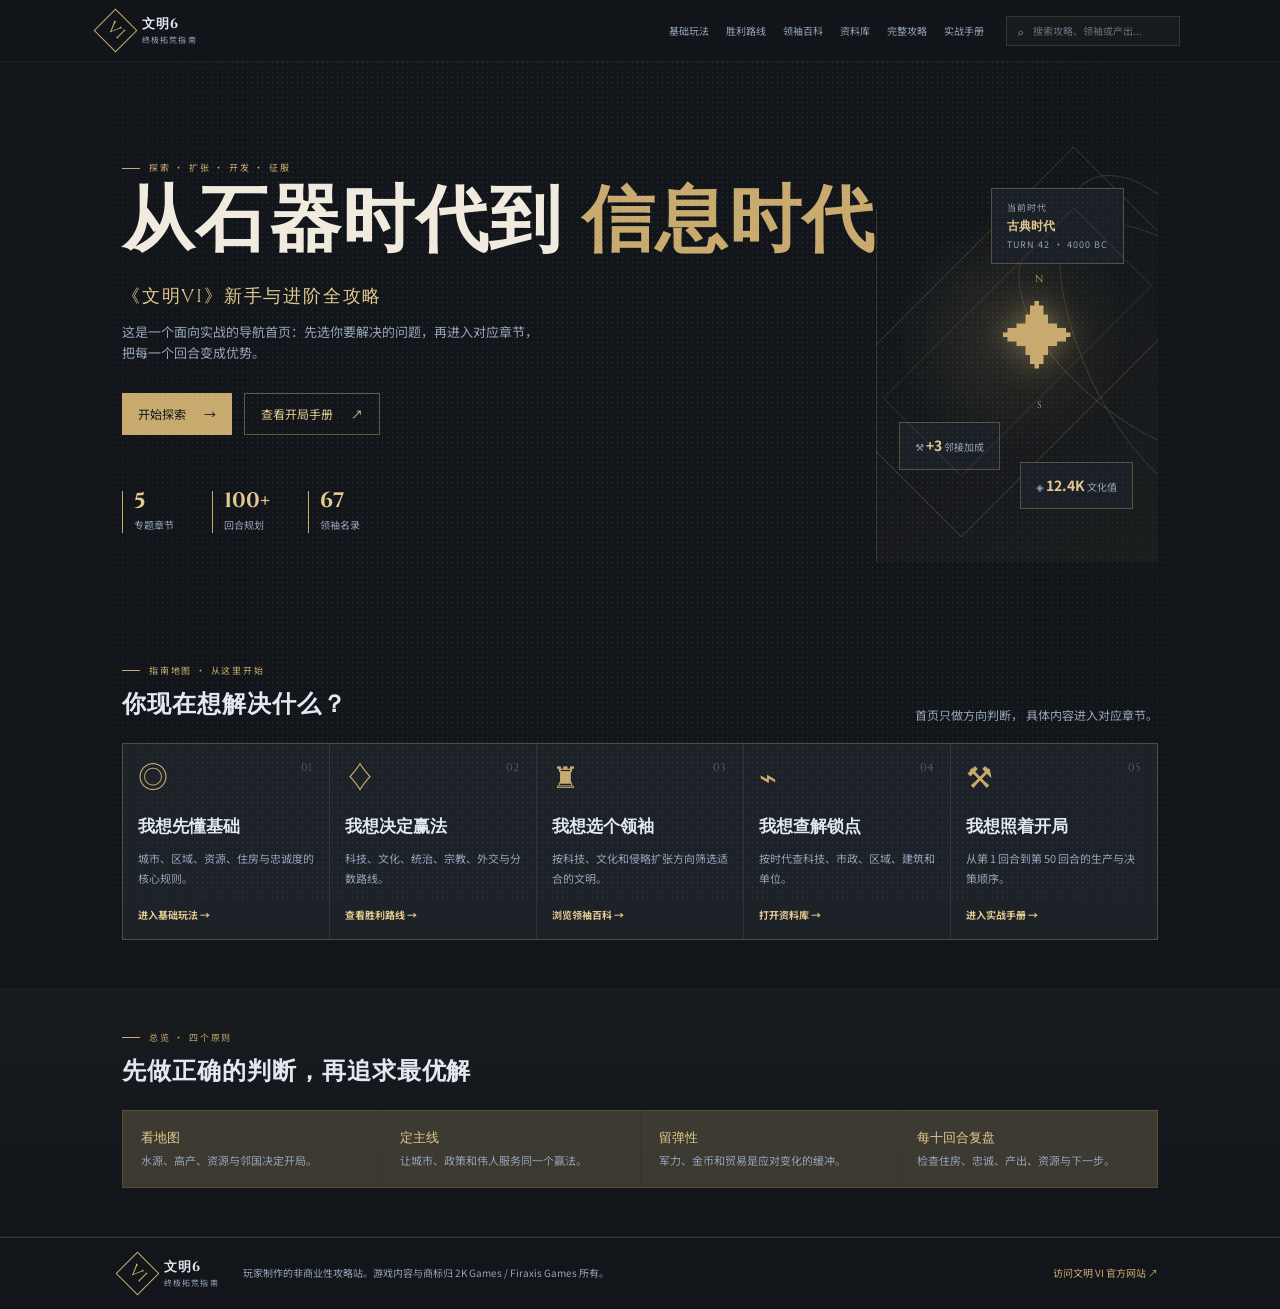
==== commit 010f002b: "Update all pages and styles" ====
--- a/index.html
+++ b/index.html
@@ -27,7 +27,7 @@
       <section class="hero container" aria-labelledby="hero-title">
         <div class="hero-copy">
           <p class="eyebrow"><span></span> 探索 · 扩张 · 开发 · 征服</p>
-          <h1 id="hero-title">从石器时代到<br><em>信息时代</em></h1>
+          <h1 id="hero-title">从石器时代到 <em>信息时代</em></h1>
           <p class="hero-lede">《文明VI》新手与进阶全攻略</p>
           <p class="hero-text">这是一个面向实战的导航首页：先选你要解决的问题，再进入对应章节，把每一个回合变成优势。</p>
           <div class="hero-actions"><a class="button button-primary" href="basics.html">开始探索 <span>→</span></a><a class="button button-ghost" href="playbook.html">查看开局手册 <span>↗</span></a></div>
@@ -37,7 +37,7 @@
       </section>
 
       <section class="section container home-map" aria-labelledby="map-title">
-        <div class="section-heading"><div><p class="eyebrow"><span></span> 指南地图 · 从这里开始</p><h2 id="map-title">你现在想解决什么？</h2></div><p>首页只做方向判断，<br>具体内容进入对应章节。</p></div>
+        <div class="section-heading"><div><p class="eyebrow"><span></span> 指南地图 · 从这里开始</p><h2 id="map-title">你现在想解决什么？</h2></div><p>首页只做方向判断， 具体内容进入对应章节。</p></div>
         <div class="home-entry-grid">
           <a class="home-entry" href="basics.html"><span class="entry-no">01</span><span class="entry-icon">◎</span><h3>我想先懂基础</h3><p>城市、区域、资源、住房与忠诚度的核心规则。</p><b>进入基础玩法 →</b></a>
           <a class="home-entry" href="victories.html"><span class="entry-no">02</span><span class="entry-icon">♢</span><h3>我想决定赢法</h3><p>科技、文化、统治、宗教、外交与分数路线。</p><b>查看胜利路线 →</b></a>
--- a/styles.css
+++ b/styles.css
@@ -31,3 +31,138 @@
 .home-entry-grid{display:grid;grid-template-columns:repeat(5,1fr);gap:1px;background:var(--line);border:1px solid var(--line)}.home-entry{position:relative;display:flex;flex-direction:column;min-height:245px;padding:24px 20px;background:var(--panel);color:var(--text);text-decoration:none;transition:.25s}.home-entry:hover{background:#252e36;transform:translateY(-3px)}.entry-no{position:absolute;right:17px;top:16px;color:#586570;font:11px var(--serif)}.entry-icon{color:var(--gold);font-size:30px;line-height:1;margin-bottom:24px}.home-entry h3{font-size:17px;margin-bottom:9px}.home-entry p{color:var(--muted);font-size:11px;line-height:1.8;margin-bottom:18px}.home-entry b{color:var(--gold-light);font-size:10px;margin-top:auto}.principle-strip{display:grid;grid-template-columns:repeat(4,1fr);gap:1px;background:var(--line);border:1px solid var(--line)}.principle-strip div{display:grid;gap:5px;padding:18px;background:rgba(255,255,255,.025)}.principle-strip b{font:13px var(--serif);color:var(--gold-light)}.principle-strip span{font-size:11px;color:var(--muted)}
 @media(max-width:850px){.home-entry-grid{grid-template-columns:repeat(3,1fr)}.principle-strip{grid-template-columns:repeat(2,1fr)}}
 @media(max-width:620px){.home-entry-grid,.principle-strip{grid-template-columns:1fr}.home-entry{min-height:180px}}
+.task-section{border-top:1px solid rgba(255,255,255,.035)}.task-grid{display:grid;grid-template-columns:repeat(4,1fr);gap:1px;background:var(--line);border:1px solid var(--line)}.task-grid article{display:flex;flex-direction:column;min-height:190px;padding:21px;background:var(--panel)}.task-grid article>span{color:var(--gold);font:10px var(--serif);letter-spacing:.12em}.task-grid h3{font-size:16px;margin:16px 0 8px}.task-grid p{color:var(--muted);font-size:11px;line-height:1.85;margin:14px 0 18px}.task-grid b{color:var(--gold-light);font-size:10px;line-height:1.6;margin-top:auto}@media(max-width:850px){.task-grid{grid-template-columns:repeat(2,1fr)}}@media(max-width:620px){.task-grid{grid-template-columns:1fr}.task-grid article{min-height:145px}}.db-detail{display:grid;gap:4px;border-top:1px solid var(--line);margin-top:13px;padding-top:10px}.db-detail b{font-size:10px;color:var(--gold-light)}.db-detail span{font-size:10px;color:#a9b1bc;line-height:1.75}.catalog-grid article .db-detail,.unit-catalog article .db-detail{margin-top:14px}.db-entry-list{border-top:1px solid var(--line);margin-top:12px}.db-entry{border-bottom:1px solid rgba(255,255,255,.055);padding:8px 0}.db-entry:last-child{border-bottom:0}.db-entry summary{font:11px var(--sans);color:var(--text);display:flex;justify-content:space-between;gap:14px;cursor:pointer;list-style:none}.db-entry summary::-webkit-details-marker{display:none}.db-entry summary span{color:var(--gold);font-size:15px;line-height:1;transition:transform .2s}.db-entry[open] summary span{transform:rotate(45deg)}.db-entry p{color:var(--muted);font-size:10px;line-height:1.75;margin:8px 0 2px;padding-right:4px}.db-entry-list+.db-detail{margin-top:14px}.route-star{color:var(--gold-light)!important;font-size:13px!important;margin-left:auto}.route-note{border-left:2px solid var(--gold);padding-left:8px;color:var(--gold-light)!important}.route-note b{display:block;color:var(--gold);font-size:9px;margin-bottom:2px}.domination-focus summary{color:#f2dfb1}.resource-catalog{display:grid;grid-template-columns:repeat(2,1fr);gap:12px}.resource-catalog article{background:var(--panel);border:1px solid var(--line);padding:20px}.resource-kind{color:var(--gold);font:10px var(--serif);letter-spacing:.14em}.resource-catalog h3{font-size:17px;margin:11px 0 8px}.resource-catalog>article>p{color:var(--muted);font-size:11px;line-height:1.8}.resource-list{border-top:1px solid var(--line);margin-top:16px}.resource-list details{border-bottom:1px solid rgba(255,255,255,.055);padding:8px 0}.resource-list summary{display:flex;justify-content:space-between;color:var(--text);font-size:11px;cursor:pointer}.resource-list summary span{color:var(--gold);font-size:15px}.resource-list details p{color:var(--muted);font-size:10px;line-height:1.7;margin:7px 0 0}@media(max-width:620px){.resource-catalog{grid-template-columns:1fr}}
+.guide-cycle{display:grid;grid-template-columns:repeat(4,1fr);gap:1px;background:var(--line);border:1px solid var(--line)}.guide-cycle div,.guide-table>div,.formation-grid article,.decision-grid article{background:var(--panel);padding:20px}.guide-cycle div{display:grid;gap:7px}.guide-cycle b,.guide-table b,.decision-grid b{font:13px var(--serif);color:var(--gold-light)}.guide-cycle span,.guide-table span,.guide-table p,.formation-grid p,.decision-grid p{font-size:11px;line-height:1.8;color:var(--muted)}.guide-table{display:grid;grid-template-columns:repeat(2,1fr);gap:1px;background:var(--line);border:1px solid var(--line)}.guide-table span{display:block;border-top:1px solid var(--line);padding-top:10px;margin-top:10px;color:var(--gold)}.guide-table p{margin:8px 0 0}.formation-grid{display:grid;grid-template-columns:repeat(4,1fr);gap:1px;background:var(--line);border:1px solid var(--line)}.formation-grid article{min-height:175px}.formation-grid article>span{color:var(--gold);font:10px var(--serif);letter-spacing:.13em}.formation-grid h3{font-size:16px;margin:13px 0 7px}.decision-grid{display:grid;grid-template-columns:repeat(2,1fr);gap:1px;background:var(--line);border:1px solid var(--line)}.decision-grid article{min-height:150px}.decision-grid p{margin:10px 0 0}.guide-eras{margin-top:0}.checklist{display:grid;grid-template-columns:repeat(2,1fr);gap:10px}.checklist label{padding:15px 17px;border:1px solid var(--line);background:rgba(255,255,255,.025);color:var(--gold-light);font-size:12px}@media(max-width:850px){.guide-cycle,.formation-grid{grid-template-columns:repeat(2,1fr)}}@media(max-width:620px){.guide-cycle,.guide-table,.formation-grid,.decision-grid,.checklist{grid-template-columns:1fr}.guide-table>div{padding:17px}.checklist{gap:7px}}
+.route-guide-grid{display:grid;grid-template-columns:repeat(2,1fr);gap:12px}.route-guide-grid article{background:var(--panel);border:1px solid var(--line);padding:22px;min-height:310px}.route-guide-grid article>span{color:var(--gold);font:10px var(--serif);letter-spacing:.13em}.route-guide-grid h3{font-size:19px;margin:13px 0 12px}.route-guide-grid p{color:var(--muted);font-size:11px;line-height:1.8;margin:7px 0}.route-guide-grid p b{color:var(--gold-light)}@media(max-width:620px){.route-guide-grid{grid-template-columns:1fr}.route-guide-grid article{min-height:0}}
+
+/* Unified compact layout: tighter reading rhythm and denser information blocks. */
+body{font-size:13px;line-height:1.6}
+.container{max-width:1120px;padding-left:24px;padding-right:24px}
+.site-header{height:68px}
+.nav-wrap{max-width:1168px;padding:0 24px;gap:26px}
+.main-nav{gap:20px}
+.main-nav a,.small-link{font-size:11px}
+.search-box{height:32px;width:188px}
+.brand-mark{width:34px;height:34px;font-size:18px}
+.brand b{font-size:14px}
+.brand small{font-size:9px;margin-top:3px}
+.section{padding-top:64px;padding-bottom:72px}
+.section-heading{margin-bottom:26px}
+.section-heading h2{font-size:28px}
+.eyebrow{margin-bottom:12px}
+.page-hero{padding-top:62px;padding-bottom:50px;min-height:280px}
+.page-hero h1{font-size:clamp(38px,5vw,62px);margin-bottom:14px}
+.page-hero>p:last-child{font-size:12px;line-height:1.8}
+.basics-section>.section-heading,.basics-section>.basics-grid,.basics-section>.resource-strip{width:calc(100% - 48px)}
+.basic-card{padding:19px 18px 17px;min-height:220px}
+.basic-icon{font-size:24px;margin-bottom:14px}
+.basic-card h3{font-size:16px;margin-bottom:7px}
+.basic-card p{font-size:10px;line-height:1.65;margin-bottom:13px}
+.tip-line{padding-top:8px;font-size:9px}
+.knowledge-grid article{padding:16px;min-height:155px}
+.knowledge-grid article p{font-size:10px;line-height:1.7;margin:8px 0 10px}
+.knowledge-grid article small{padding-top:8px;font-size:9px}
+.resource-guide{gap:1px}
+.resource-column{padding:17px}
+.resource-column h3{font-size:14px;margin-bottom:6px}
+.resource-column p{font-size:10px;line-height:1.7;min-height:62px}
+.resource-column li{font-size:9px}
+.site-footer{padding:25px 0}
+.footer-inner{gap:24px}
+.home-entry{min-height:210px;padding:19px 17px}
+.task-grid article{min-height:165px;padding:17px}
+.timeline-card,.route-card,.advice-grid article{padding:19px;min-height:160px}
+.advanced-grid article,.route-guide-grid article{padding:18px}
+.modal{padding:28px}
+
+@media (max-width:850px){
+  .nav-wrap{gap:16px}
+  .main-nav{gap:12px}
+  .search-box{width:150px}
+  .page-hero{padding-top:54px;padding-bottom:42px;min-height:250px}
+  .section{padding-top:52px;padding-bottom:58px}
+  .basics-section>.section-heading,.basics-section>.basics-grid,.basics-section>.resource-strip{width:calc(100% - 36px)}
+}
+
+@media (max-width:620px){
+  .container{padding-left:18px;padding-right:18px}
+  .site-header{height:62px}
+  .nav-wrap{padding:0 18px}
+  .main-nav{top:62px}
+  .page-hero{padding-top:45px;padding-bottom:34px;min-height:220px}
+  .page-hero h1{font-size:clamp(34px,10vw,48px)}
+  .section{padding-top:44px;padding-bottom:50px}
+  .section-heading{margin-bottom:20px}
+  .section-heading h2{font-size:24px}
+  .basics-section>.section-heading,.basics-section>.basics-grid,.basics-section>.resource-strip{width:100%}
+  .basic-card{padding:17px 16px;min-height:unset}
+  .knowledge-grid article{min-height:unset}
+  .resource-column{padding:15px}
+  .resource-column p{min-height:unset}
+  .site-footer{padding:22px 0}
+}
+
+/* Second density pass: reduce oversized desktop rhythm as well. */
+body{font-size:12px;line-height:1.55}
+.container{max-width:1080px;padding-left:22px;padding-right:22px}
+.site-header{height:62px}
+.nav-wrap{max-width:1124px;padding:0 22px;gap:22px}
+.main-nav{gap:17px}
+.main-nav a,.small-link{font-size:10px}
+.search-box{height:30px;width:174px;font-size:10px}
+.search-box input{font-size:10px}
+.brand-mark{width:31px;height:31px;font-size:16px}
+.brand b{font-size:13px}
+.brand small{font-size:8px}
+.page-hero{padding-top:38px;padding-bottom:30px;min-height:205px}
+.page-hero h1{font-size:clamp(34px,4.3vw,50px);margin-bottom:10px}
+.page-hero>p:last-child{font-size:11px;line-height:1.65}
+.section{padding-top:42px;padding-bottom:48px}
+.section-heading{margin-bottom:19px}
+.section-heading h2{font-size:24px}
+.eyebrow{font-size:9px;margin-bottom:9px}
+.eyebrow span{width:18px}
+.basic-card{padding:15px 15px 14px;min-height:174px}
+.basic-icon{font-size:21px;margin-bottom:11px}
+.basic-card h3{font-size:14px;margin-bottom:5px}
+.basic-card p{font-size:9px;line-height:1.55;margin-bottom:10px}
+.tip-line{padding-top:7px;font-size:8px}
+.knowledge-grid article{padding:14px;min-height:130px}
+.knowledge-grid article b{font-size:12px}
+.knowledge-grid article p{font-size:9px;line-height:1.55;margin:6px 0 8px}
+.knowledge-grid article small{padding-top:7px;font-size:8px}
+.resource-column{padding:14px}
+.resource-column h3{font-size:13px}
+.resource-column p{font-size:9px;line-height:1.55;min-height:52px}
+.site-footer{padding:20px 0}
+.home-entry{min-height:180px;padding:16px 15px}
+.task-grid article{min-height:140px;padding:15px}
+.timeline-card,.route-card,.advice-grid article{padding:16px;min-height:140px}
+.advanced-grid article,.route-guide-grid article{padding:16px}
+.modal{padding:24px}
+
+@media (max-width:850px){
+  .site-header{height:60px}
+  .nav-wrap{padding:0 20px}
+  .page-hero{padding-top:34px;padding-bottom:26px;min-height:190px}
+  .section{padding-top:36px;padding-bottom:42px}
+}
+
+@media (max-width:620px){
+  .container{padding-left:16px;padding-right:16px}
+  .site-header{height:58px}
+  .nav-wrap{padding:0 16px}
+  .main-nav{top:58px}
+  .page-hero{padding-top:32px;padding-bottom:24px;min-height:180px}
+  .page-hero h1{font-size:clamp(30px,9vw,42px)}
+  .section{padding-top:34px;padding-bottom:40px}
+  .section-heading{margin-bottom:17px}
+  .section-heading h2{font-size:22px}
+  .basic-card{padding:14px;min-height:unset}
+  .knowledge-grid article{min-height:unset}
+  .resource-column{padding:13px}
+}
+
+/* Keep every page hero headline on one line. */
+.page-hero h1,.hero h1{white-space:nowrap}
+.page-hero h1 br,.hero h1 br{display:none}
